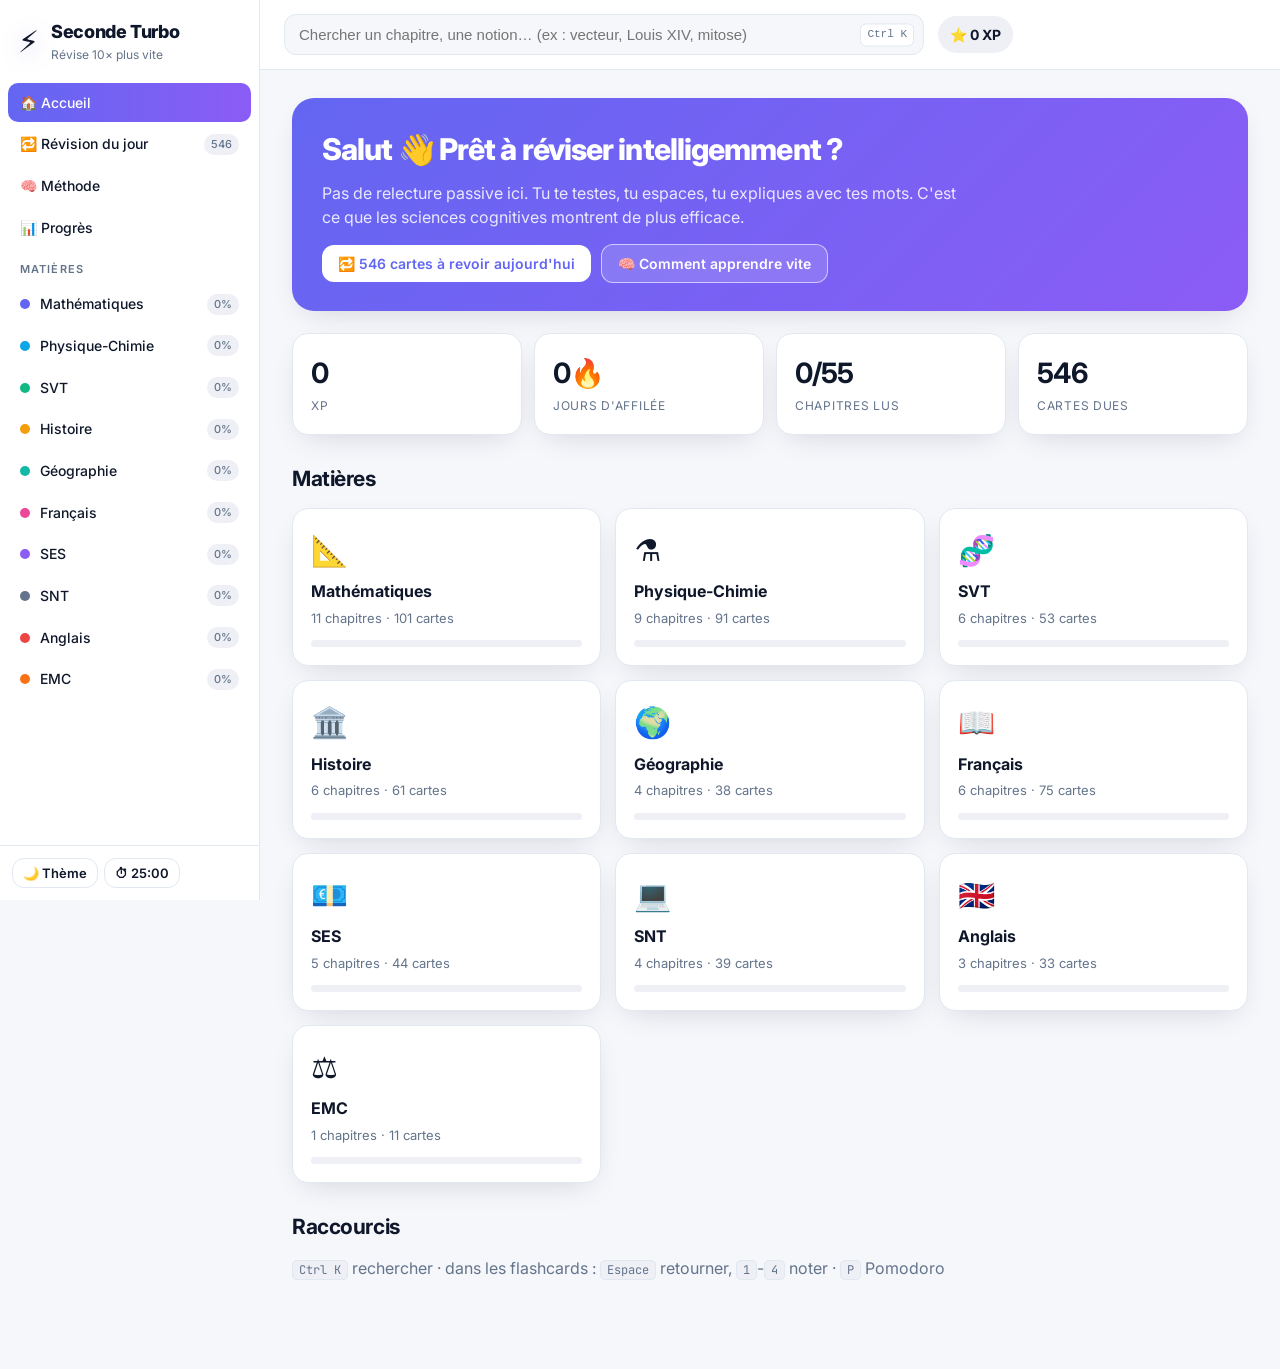
==== index.html @ fd6f53c1 "Application de révision du programme de 2nde (Seconde Turbo) Appli web statique (HTML/CSS/JS, sans d" ====
<!doctype html>
<html lang="fr">
<head>
<meta charset="utf-8">
<meta name="viewport" content="width=device-width, initial-scale=1">
<title>Seconde Turbo</title>
<meta name="description" content="Révise tout le programme de 2nde ultra vite : fiches, flashcards à répétition espacée, quiz, méthode Feynman, Pomodoro.">
<link rel="preconnect" href="https://fonts.googleapis.com">
<link href="https://fonts.googleapis.com/css2?family=Inter:wght@400;500;600;700;800&family=JetBrains+Mono:wght@400;600&display=swap" rel="stylesheet">
<link rel="stylesheet" href="css/style.css">
<link rel="icon" href="data:image/svg+xml,<svg xmlns='http://www.w3.org/2000/svg' viewBox='0 0 100 100'><text y='.9em' font-size='90'>⚡</text></svg>">
</head>
<body>
<div id="app" class="app">
  <aside class="sidebar" id="sidebar">
    <div class="brand" onclick="location.hash='#/'">
      <span class="brand-logo">⚡</span>
      <div><div class="brand-name">Seconde Turbo</div><div class="brand-sub">Révise 10× plus vite</div></div>
    </div>
    <nav class="nav" id="nav"></nav>
    <div class="sidebar-foot">
      <button class="btn ghost small" id="themeBtn" title="Changer de thème">🌙 Thème</button>
      <button class="btn ghost small" id="pomoBtn" title="Pomodoro">⏱ 25:00</button>
    </div>
  </aside>
  <div class="main">
    <header class="topbar">
      <button class="burger" id="burger" aria-label="Menu">☰</button>
      <div class="search" id="searchWrap">
        <input id="search" type="search" placeholder="Chercher un chapitre, une notion… (ex : vecteur, Louis XIV, mitose)" autocomplete="off">
        <kbd>Ctrl K</kbd>
        <div class="search-results" id="searchResults"></div>
      </div>
      <div class="xp" id="xpBox" title="Points d'expérience">⭐ <span id="xpVal">0</span> XP</div>
    </header>
    <main id="view" class="view"></main>
  </div>
</div>
<div id="pomo" class="pomo hidden">
  <div class="pomo-time" id="pomoTime">25:00</div>
  <div class="pomo-label" id="pomoLabel">Concentration</div>
  <div class="pomo-actions">
    <button class="btn primary" id="pomoStart">▶ Démarrer</button>
    <button class="btn ghost" id="pomoReset">↺</button>
    <button class="btn ghost" id="pomoClose">✕</button>
  </div>
</div>
<div id="toast" class="toast"></div>

<script src="js/data/maths.js"></script>
<script src="js/data/physique.js"></script>
<script src="js/data/svt.js"></script>
<script src="js/data/histoire.js"></script>
<script src="js/data/geo.js"></script>
<script src="js/data/francais.js"></script>
<script src="js/data/ses.js"></script>
<script src="js/data/snt.js"></script>
<script src="js/data/anglais.js"></script>
<script src="js/data/emc.js"></script>
<script src="js/data/methodes.js"></script>
<script src="js/app.js"></script>
</body>
</html>
---- css/style.css ----
:root{
  --bg:#f6f7fb; --bg2:#ffffff; --bg3:#eef0f6; --text:#0f172a; --muted:#64748b; --line:#e2e8f0;
  --accent:#6366f1; --accent2:#8b5cf6; --ok:#10b981; --warn:#f59e0b; --bad:#ef4444;
  --shadow:0 10px 30px -12px rgba(15,23,42,.18); --radius:16px;
  --font:'Inter',system-ui,-apple-system,Segoe UI,Roboto,sans-serif;
}
:root[data-theme="dark"]{
  --bg:#0b1020; --bg2:#121a2e; --bg3:#1a2340; --text:#e6eaf5; --muted:#95a0bd; --line:#26304d;
  --shadow:0 10px 30px -12px rgba(0,0,0,.6);
}
@media (prefers-color-scheme:dark){
  :root:not([data-theme="light"]){
    --bg:#0b1020; --bg2:#121a2e; --bg3:#1a2340; --text:#e6eaf5; --muted:#95a0bd; --line:#26304d;
    --shadow:0 10px 30px -12px rgba(0,0,0,.6);
  }
}
*{box-sizing:border-box}
html,body{margin:0;height:100%}
body{font-family:var(--font);background:var(--bg);color:var(--text);line-height:1.55;-webkit-font-smoothing:antialiased}
a{color:var(--accent)}
button{font-family:inherit;cursor:pointer}
.app{display:flex;min-height:100vh}
.sidebar{width:260px;flex:0 0 260px;background:var(--bg2);border-right:1px solid var(--line);display:flex;flex-direction:column;position:sticky;top:0;height:100vh;overflow-y:auto}
.brand{display:flex;gap:12px;align-items:center;padding:18px 18px 10px;cursor:pointer}
.brand-logo{font-size:30px;filter:drop-shadow(0 4px 10px rgba(99,102,241,.5))}
.brand-name{font-weight:800;font-size:18px;letter-spacing:-.02em}
.brand-sub{font-size:12px;color:var(--muted)}
.nav{padding:8px;display:flex;flex-direction:column;gap:2px;flex:1}
.nav a{display:flex;align-items:center;gap:10px;padding:9px 12px;border-radius:10px;color:var(--text);text-decoration:none;font-weight:500;font-size:14px}
.nav a:hover{background:var(--bg3)}
.nav a.active{background:linear-gradient(90deg,var(--accent),var(--accent2));color:#fff}
.nav .sep{font-size:11px;text-transform:uppercase;letter-spacing:.1em;color:var(--muted);padding:12px 12px 4px;font-weight:600}
.nav .dot{width:10px;height:10px;border-radius:50%;flex:0 0 10px}
.nav .pill{margin-left:auto;font-size:11px;background:var(--bg3);padding:2px 7px;border-radius:999px;color:var(--muted)}
.nav a.active .pill{background:rgba(255,255,255,.25);color:#fff}
.sidebar-foot{display:flex;gap:6px;padding:12px;border-top:1px solid var(--line)}
.main{flex:1;min-width:0;display:flex;flex-direction:column}
.topbar{display:flex;align-items:center;gap:14px;padding:14px 24px;border-bottom:1px solid var(--line);background:var(--bg2);position:sticky;top:0;z-index:20}
.burger{display:none;background:none;border:1px solid var(--line);border-radius:10px;padding:6px 10px;font-size:18px;color:var(--text)}
.search{position:relative;flex:1;max-width:640px}
.search input{width:100%;padding:11px 70px 11px 14px;border-radius:12px;border:1px solid var(--line);background:var(--bg);color:var(--text);font-size:15px;outline:none}
.search input:focus{border-color:var(--accent);box-shadow:0 0 0 3px rgba(99,102,241,.2)}
.search kbd{position:absolute;right:10px;top:50%;transform:translateY(-50%);font-size:11px;color:var(--muted);border:1px solid var(--line);padding:2px 6px;border-radius:6px;background:var(--bg2)}
.search-results{display:none;position:absolute;top:calc(100% + 6px);left:0;right:0;background:var(--bg2);border:1px solid var(--line);border-radius:14px;box-shadow:var(--shadow);max-height:420px;overflow:auto;z-index:50}
.search-results.open{display:block}
.sr{display:flex;gap:10px;padding:10px 14px;cursor:pointer;border-bottom:1px solid var(--line);align-items:flex-start}
.sr:last-child{border-bottom:0}
.sr:hover,.sr.sel{background:var(--bg3)}
.sr .k{font-size:11px;padding:2px 7px;border-radius:999px;color:#fff;white-space:nowrap;margin-top:3px}
.sr b{display:block;font-size:14px}
.sr small{color:var(--muted);font-size:12px}
.sr mark{background:rgba(245,158,11,.35);color:inherit;border-radius:3px;padding:0 1px}
.xp{font-weight:700;background:var(--bg3);padding:8px 12px;border-radius:999px;font-size:14px;white-space:nowrap}
.view{padding:28px 32px 80px;max-width:1100px;width:100%;margin:0 auto}
h1{font-size:30px;letter-spacing:-.03em;margin:0 0 6px;font-weight:800}
h2{font-size:21px;letter-spacing:-.02em;margin:28px 0 12px;font-weight:700}
h3{font-size:17px;margin:18px 0 8px;font-weight:700}
h4{font-size:15px;margin:14px 0 6px;font-weight:700;color:var(--accent)}
p{margin:8px 0}
.muted{color:var(--muted)}
.lead{font-size:16px;color:var(--muted);margin-bottom:18px}
.grid{display:grid;gap:14px;grid-template-columns:repeat(auto-fill,minmax(230px,1fr))}
.grid.wide{grid-template-columns:repeat(auto-fill,minmax(300px,1fr))}
.card{background:var(--bg2);border:1px solid var(--line);border-radius:var(--radius);padding:18px;box-shadow:var(--shadow);transition:transform .15s,border-color .15s}
.card.link{cursor:pointer}
.card.link:hover{transform:translateY(-2px);border-color:var(--accent)}
.card .emoji{font-size:30px;margin-bottom:6px}
.card .title{font-weight:700;font-size:16px;margin-bottom:4px}
.card .sub{color:var(--muted);font-size:13px}
.bar{height:7px;background:var(--bg3);border-radius:999px;overflow:hidden;margin-top:12px}
.bar i{display:block;height:100%;border-radius:999px;background:linear-gradient(90deg,var(--accent),var(--accent2))}
.chip{display:inline-flex;align-items:center;gap:5px;font-size:12px;padding:3px 9px;border-radius:999px;background:var(--bg3);color:var(--muted);font-weight:500}
.chip.ok{background:rgba(16,185,129,.15);color:var(--ok)}
.chip.warn{background:rgba(245,158,11,.15);color:#b45309}
.chip.acc{background:rgba(99,102,241,.15);color:var(--accent)}
.row{display:flex;gap:10px;flex-wrap:wrap;align-items:center}
.btn{border:1px solid var(--line);background:var(--bg2);color:var(--text);padding:10px 16px;border-radius:12px;font-weight:600;font-size:14px;transition:.15s}
.btn:hover{border-color:var(--accent);transform:translateY(-1px)}
.btn.primary{background:linear-gradient(90deg,var(--accent),var(--accent2));color:#fff;border:0}
.btn.ok{background:var(--ok);color:#fff;border:0}
.btn.bad{background:var(--bad);color:#fff;border:0}
.btn.warn{background:var(--warn);color:#fff;border:0}
.btn.ghost{background:transparent}
.btn.small{padding:6px 10px;font-size:13px}
.btn:disabled{opacity:.5;cursor:not-allowed;transform:none}
.tabs{display:flex;gap:6px;flex-wrap:wrap;margin:18px 0;border-bottom:1px solid var(--line);padding-bottom:10px}
.tabs button{border:0;background:transparent;padding:8px 14px;border-radius:10px;font-weight:600;color:var(--muted);font-size:14px}
.tabs button.active{background:var(--bg3);color:var(--text)}
.cours{background:var(--bg2);border:1px solid var(--line);border-radius:var(--radius);padding:22px 26px;box-shadow:var(--shadow)}
.cours h4{font-size:16px;border-left:4px solid var(--accent);padding-left:10px;margin:22px 0 8px}
.cours h4:first-child{margin-top:0}
.cours ul{padding-left:22px;margin:6px 0}
.cours li{margin:4px 0}
.cours code,.def code{font-family:'JetBrains Mono',monospace;font-size:.9em;background:var(--bg3);padding:1px 6px;border-radius:6px}
.cours code,.def code,.cours pre,.formule,.pomo-time{font-variant-ligatures:none}
.cours pre{background:#0f172a;color:#e2e8f0;padding:14px;border-radius:10px;overflow:auto;font-family:'JetBrains Mono',monospace;font-size:13px}
.formule{background:var(--bg3);border-radius:10px;padding:10px 14px;margin:8px 0;font-family:'JetBrains Mono',monospace;font-weight:600;border-left:4px solid var(--accent2)}
.hint{background:rgba(245,158,11,.12);border-left:4px solid var(--warn);padding:10px 14px;border-radius:10px;margin:8px 0}
.danger{background:rgba(239,68,68,.1);border-left:4px solid var(--bad);padding:10px 14px;border-radius:10px;margin:8px 0}
.def{background:var(--bg2);border:1px solid var(--line);border-radius:12px;padding:12px 16px;margin:8px 0}
.def b{color:var(--accent)}
.def .ex{color:var(--muted);font-size:13px;margin-top:4px}
.flash{perspective:1200px;max-width:640px;margin:0 auto}
.flash-card{position:relative;min-height:260px;transform-style:preserve-3d;transition:transform .5s;cursor:pointer}
.flash-card.flipped{transform:rotateY(180deg)}
.flash-face{position:absolute;inset:0;backface-visibility:hidden;background:var(--bg2);border:1px solid var(--line);border-radius:20px;padding:30px;display:flex;flex-direction:column;align-items:center;justify-content:center;text-align:center;box-shadow:var(--shadow);font-size:19px}
.flash-face.back{transform:rotateY(180deg);background:linear-gradient(135deg,var(--bg2),var(--bg3));font-size:16px}
.flash-face .tag{position:absolute;top:12px;left:16px;font-size:11px;color:var(--muted);text-transform:uppercase;letter-spacing:.1em}
.flash-rate{display:flex;gap:10px;justify-content:center;margin-top:18px;flex-wrap:wrap}
.quiz-q{font-size:18px;font-weight:700;margin-bottom:14px}
.choices{display:flex;flex-direction:column;gap:8px}
.choice{text-align:left;padding:13px 16px;border-radius:12px;border:1px solid var(--line);background:var(--bg2);font-size:15px;color:var(--text)}
.choice:hover{border-color:var(--accent)}
.choice.correct{border-color:var(--ok);background:rgba(16,185,129,.15)}
.choice.wrong{border-color:var(--bad);background:rgba(239,68,68,.12)}
.choice:disabled{cursor:default}
.exp{margin-top:12px;padding:12px 14px;background:var(--bg3);border-radius:12px;font-size:14px}
textarea{width:100%;min-height:150px;border-radius:12px;border:1px solid var(--line);background:var(--bg);color:var(--text);padding:12px;font:inherit;font-size:15px;resize:vertical}
textarea:focus{outline:none;border-color:var(--accent)}
.stat{display:flex;flex-direction:column;gap:2px}
.stat b{font-size:28px;letter-spacing:-.03em}
.stat span{font-size:12px;color:var(--muted);text-transform:uppercase;letter-spacing:.06em}
.statgrid{display:grid;grid-template-columns:repeat(auto-fit,minmax(130px,1fr));gap:12px}
.chap-row{display:flex;align-items:center;gap:14px;padding:14px 16px;background:var(--bg2);border:1px solid var(--line);border-radius:14px;margin:8px 0;cursor:pointer;transition:.15s}
.chap-row:hover{border-color:var(--accent);transform:translateX(3px)}
.chap-row .n{width:34px;height:34px;border-radius:10px;display:grid;place-items:center;font-weight:800;color:#fff;flex:0 0 34px}
.chap-row .t{flex:1;min-width:0}
.chap-row .t b{display:block}
.chap-row .t small{color:var(--muted)}
.chap-row .pct{font-weight:700;font-size:13px;color:var(--muted)}
.breadcrumb{font-size:13px;color:var(--muted);margin-bottom:10px}
.breadcrumb a{color:var(--muted);text-decoration:none}
.breadcrumb a:hover{color:var(--accent)}
.pomo{position:fixed;right:24px;bottom:24px;background:var(--bg2);border:1px solid var(--line);border-radius:20px;padding:18px 22px;box-shadow:var(--shadow);text-align:center;z-index:60;min-width:220px}
.pomo.hidden{display:none}
.pomo-time{font-size:44px;font-weight:800;letter-spacing:-.04em;font-family:'JetBrains Mono',monospace}
.pomo-label{color:var(--muted);font-size:13px;margin-bottom:10px}
.pomo-actions{display:flex;gap:6px;justify-content:center}
.toast{position:fixed;left:50%;bottom:24px;transform:translateX(-50%) translateY(20px);background:var(--text);color:var(--bg);padding:10px 18px;border-radius:12px;font-weight:600;opacity:0;transition:.25s;z-index:100;pointer-events:none}
.toast.show{opacity:1;transform:translateX(-50%)}
.hero{background:linear-gradient(135deg,var(--accent),var(--accent2));color:#fff;border-radius:22px;padding:28px 30px;margin-bottom:22px;box-shadow:var(--shadow)}
.hero h1{color:#fff}
.hero p{color:rgba(255,255,255,.85);max-width:640px}
.hero .btn{background:#fff;color:var(--accent);border:0}
.hero .btn.hero-ghost{background:rgba(255,255,255,.15);color:#fff;border:1px solid rgba(255,255,255,.6)}
a.chip{text-decoration:none}
sub{font-size:.75em}
.ressource{display:flex;gap:12px;align-items:flex-start;padding:12px 14px;border:1px solid var(--line);border-radius:12px;background:var(--bg2);text-decoration:none;color:inherit}
.ressource:hover{border-color:var(--accent)}
.ressource .ico{font-size:22px}
.ressource b{display:block}
.ressource small{color:var(--muted)}
.empty{text-align:center;padding:50px 20px;color:var(--muted)}
.method-grid{display:grid;gap:12px;grid-template-columns:repeat(auto-fill,minmax(250px,1fr))}
.kbd{font-family:'JetBrains Mono',monospace;font-size:12px;border:1px solid var(--line);padding:1px 6px;border-radius:5px;background:var(--bg3)}
.score-ring{width:120px;height:120px;border-radius:50%;display:grid;place-items:center;margin:0 auto 10px;font-weight:800;font-size:26px;background:conic-gradient(var(--ok) calc(var(--p)*1%),var(--bg3) 0)}
.score-ring span{background:var(--bg2);width:92px;height:92px;border-radius:50%;display:grid;place-items:center}
@media (max-width:900px){
  .sidebar{position:fixed;left:-280px;z-index:40;transition:left .2s;box-shadow:var(--shadow)}
  .sidebar.open{left:0}
  .burger{display:block}
  .view{padding:18px 16px 80px}
  .search kbd{display:none}
  .xp{display:none}
  h1{font-size:24px}
  .cours{padding:16px}
}
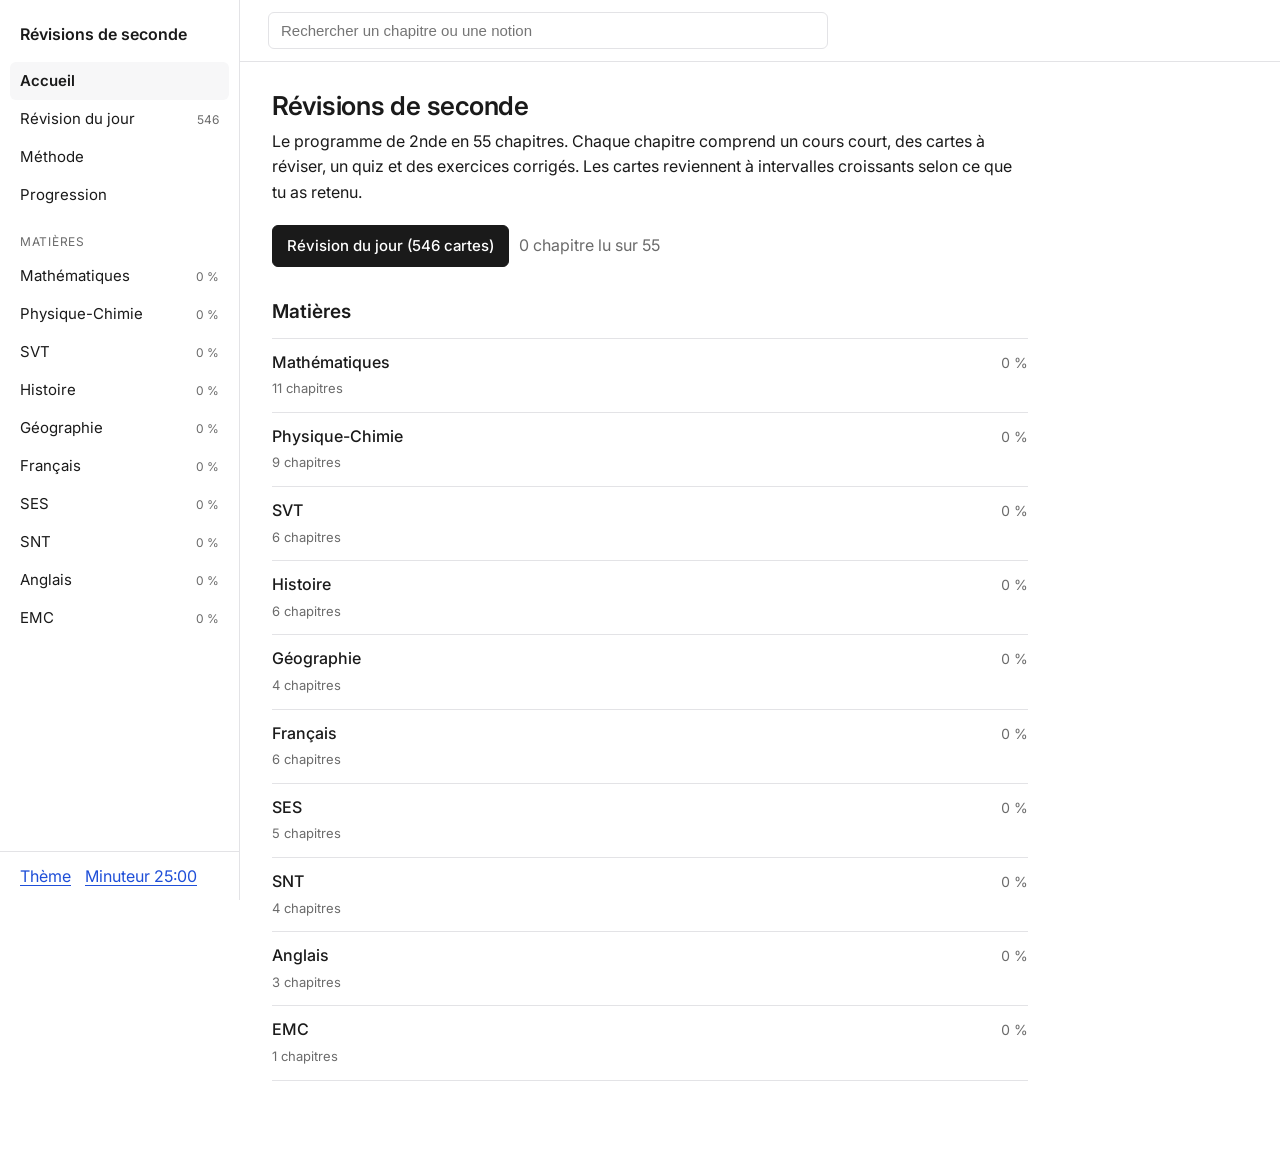
==== commit 42bfc0d0: "Interface sobre : retrait des icônes et du ton publicitaire, textes simplifiés Nouvelle mise en page" ====
--- a/index.html
+++ b/index.html
@@ -3,46 +3,41 @@
 <head>
 <meta charset="utf-8">
 <meta name="viewport" content="width=device-width, initial-scale=1">
-<title>Seconde Turbo</title>
-<meta name="description" content="Révise tout le programme de 2nde ultra vite : fiches, flashcards à répétition espacée, quiz, méthode Feynman, Pomodoro.">
+<title>Révisions de seconde</title>
+<meta name="description" content="Fiches, cartes à répétition espacée, quiz et exercices pour tout le programme de 2nde.">
 <link rel="preconnect" href="https://fonts.googleapis.com">
-<link href="https://fonts.googleapis.com/css2?family=Inter:wght@400;500;600;700;800&family=JetBrains+Mono:wght@400;600&display=swap" rel="stylesheet">
+<link href="https://fonts.googleapis.com/css2?family=Inter:wght@400;500;600;700&family=JetBrains+Mono:wght@400;600&display=swap" rel="stylesheet">
+<link rel="icon" href="data:,">
 <link rel="stylesheet" href="css/style.css">
-<link rel="icon" href="data:image/svg+xml,<svg xmlns='http://www.w3.org/2000/svg' viewBox='0 0 100 100'><text y='.9em' font-size='90'>⚡</text></svg>">
 </head>
 <body>
-<div id="app" class="app">
+<div class="app">
   <aside class="sidebar" id="sidebar">
-    <div class="brand" onclick="location.hash='#/'">
-      <span class="brand-logo">⚡</span>
-      <div><div class="brand-name">Seconde Turbo</div><div class="brand-sub">Révise 10× plus vite</div></div>
-    </div>
+    <a class="brand" href="#/">Révisions de seconde</a>
     <nav class="nav" id="nav"></nav>
     <div class="sidebar-foot">
-      <button class="btn ghost small" id="themeBtn" title="Changer de thème">🌙 Thème</button>
-      <button class="btn ghost small" id="pomoBtn" title="Pomodoro">⏱ 25:00</button>
+      <button class="link" id="themeBtn">Thème</button>
+      <button class="link" id="pomoBtn">Minuteur 25:00</button>
     </div>
   </aside>
   <div class="main">
     <header class="topbar">
-      <button class="burger" id="burger" aria-label="Menu">☰</button>
+      <button class="burger" id="burger" aria-label="Menu">Menu</button>
       <div class="search" id="searchWrap">
-        <input id="search" type="search" placeholder="Chercher un chapitre, une notion… (ex : vecteur, Louis XIV, mitose)" autocomplete="off">
-        <kbd>Ctrl K</kbd>
+        <input id="search" type="search" placeholder="Rechercher un chapitre ou une notion" autocomplete="off" aria-label="Recherche">
         <div class="search-results" id="searchResults"></div>
       </div>
-      <div class="xp" id="xpBox" title="Points d'expérience">⭐ <span id="xpVal">0</span> XP</div>
     </header>
     <main id="view" class="view"></main>
   </div>
 </div>
 <div id="pomo" class="pomo hidden">
   <div class="pomo-time" id="pomoTime">25:00</div>
-  <div class="pomo-label" id="pomoLabel">Concentration</div>
+  <div class="pomo-label" id="pomoLabel">Travail</div>
   <div class="pomo-actions">
-    <button class="btn primary" id="pomoStart">▶ Démarrer</button>
-    <button class="btn ghost" id="pomoReset">↺</button>
-    <button class="btn ghost" id="pomoClose">✕</button>
+    <button class="btn" id="pomoStart">Démarrer</button>
+    <button class="link" id="pomoReset">Remettre à zéro</button>
+    <button class="link" id="pomoClose">Fermer</button>
   </div>
 </div>
 <div id="toast" class="toast"></div>
--- a/css/style.css
+++ b/css/style.css
@@ -1,167 +1,128 @@
 :root{
-  --bg:#f6f7fb; --bg2:#ffffff; --bg3:#eef0f6; --text:#0f172a; --muted:#64748b; --line:#e2e8f0;
-  --accent:#6366f1; --accent2:#8b5cf6; --ok:#10b981; --warn:#f59e0b; --bad:#ef4444;
-  --shadow:0 10px 30px -12px rgba(15,23,42,.18); --radius:16px;
+  --bg:#ffffff; --bg2:#f7f7f8; --text:#1a1a1a; --muted:#6b6b6b; --line:#e3e3e6;
+  --accent:#1f4fd8; --ok:#1e7a46; --warn:#8a5a00; --bad:#b3261e;
   --font:'Inter',system-ui,-apple-system,Segoe UI,Roboto,sans-serif;
+  --mono:'JetBrains Mono',ui-monospace,Menlo,monospace;
 }
-:root[data-theme="dark"]{
-  --bg:#0b1020; --bg2:#121a2e; --bg3:#1a2340; --text:#e6eaf5; --muted:#95a0bd; --line:#26304d;
-  --shadow:0 10px 30px -12px rgba(0,0,0,.6);
-}
+:root[data-theme="dark"]{ --bg:#141518; --bg2:#1d1f24; --text:#e8e8ea; --muted:#9a9ca3; --line:#2e3138; --accent:#7ea2ff; --ok:#6fcf97; --warn:#e0b25c; --bad:#f08a80; }
 @media (prefers-color-scheme:dark){
-  :root:not([data-theme="light"]){
-    --bg:#0b1020; --bg2:#121a2e; --bg3:#1a2340; --text:#e6eaf5; --muted:#95a0bd; --line:#26304d;
-    --shadow:0 10px 30px -12px rgba(0,0,0,.6);
-  }
+  :root:not([data-theme="light"]){ --bg:#141518; --bg2:#1d1f24; --text:#e8e8ea; --muted:#9a9ca3; --line:#2e3138; --accent:#7ea2ff; --ok:#6fcf97; --warn:#e0b25c; --bad:#f08a80; }
 }
 *{box-sizing:border-box}
 html,body{margin:0;height:100%}
-body{font-family:var(--font);background:var(--bg);color:var(--text);line-height:1.55;-webkit-font-smoothing:antialiased}
+body{font-family:var(--font);background:var(--bg);color:var(--text);line-height:1.6;font-size:16px;-webkit-font-smoothing:antialiased}
 a{color:var(--accent)}
-button{font-family:inherit;cursor:pointer}
+button{font-family:inherit;font-size:inherit;cursor:pointer}
+code,pre,.formule,.pomo-time{font-family:var(--mono);font-variant-ligatures:none}
 .app{display:flex;min-height:100vh}
-.sidebar{width:260px;flex:0 0 260px;background:var(--bg2);border-right:1px solid var(--line);display:flex;flex-direction:column;position:sticky;top:0;height:100vh;overflow-y:auto}
-.brand{display:flex;gap:12px;align-items:center;padding:18px 18px 10px;cursor:pointer}
-.brand-logo{font-size:30px;filter:drop-shadow(0 4px 10px rgba(99,102,241,.5))}
-.brand-name{font-weight:800;font-size:18px;letter-spacing:-.02em}
-.brand-sub{font-size:12px;color:var(--muted)}
-.nav{padding:8px;display:flex;flex-direction:column;gap:2px;flex:1}
-.nav a{display:flex;align-items:center;gap:10px;padding:9px 12px;border-radius:10px;color:var(--text);text-decoration:none;font-weight:500;font-size:14px}
-.nav a:hover{background:var(--bg3)}
-.nav a.active{background:linear-gradient(90deg,var(--accent),var(--accent2));color:#fff}
-.nav .sep{font-size:11px;text-transform:uppercase;letter-spacing:.1em;color:var(--muted);padding:12px 12px 4px;font-weight:600}
-.nav .dot{width:10px;height:10px;border-radius:50%;flex:0 0 10px}
-.nav .pill{margin-left:auto;font-size:11px;background:var(--bg3);padding:2px 7px;border-radius:999px;color:var(--muted)}
-.nav a.active .pill{background:rgba(255,255,255,.25);color:#fff}
-.sidebar-foot{display:flex;gap:6px;padding:12px;border-top:1px solid var(--line)}
+.sidebar{width:240px;flex:0 0 240px;border-right:1px solid var(--line);display:flex;flex-direction:column;position:sticky;top:0;height:100vh;overflow-y:auto;background:var(--bg)}
+.brand{display:block;padding:22px 20px 14px;font-weight:600;color:var(--text);text-decoration:none}
+.nav{padding:0 10px;flex:1}
+.nav a{display:flex;justify-content:space-between;align-items:baseline;padding:7px 10px;border-radius:6px;color:var(--text);text-decoration:none;font-size:15px}
+.nav a:hover{background:var(--bg2)}
+.nav a.active{background:var(--bg2);font-weight:600}
+.nav .sep{font-size:12px;text-transform:uppercase;letter-spacing:.06em;color:var(--muted);padding:18px 10px 6px}
+.nav .count{font-size:12px;color:var(--muted)}
+.sidebar-foot{display:flex;gap:14px;padding:14px 20px;border-top:1px solid var(--line)}
+.link{background:none;border:0;padding:0;color:var(--accent);text-decoration:underline;text-underline-offset:3px}
 .main{flex:1;min-width:0;display:flex;flex-direction:column}
-.topbar{display:flex;align-items:center;gap:14px;padding:14px 24px;border-bottom:1px solid var(--line);background:var(--bg2);position:sticky;top:0;z-index:20}
-.burger{display:none;background:none;border:1px solid var(--line);border-radius:10px;padding:6px 10px;font-size:18px;color:var(--text)}
-.search{position:relative;flex:1;max-width:640px}
-.search input{width:100%;padding:11px 70px 11px 14px;border-radius:12px;border:1px solid var(--line);background:var(--bg);color:var(--text);font-size:15px;outline:none}
-.search input:focus{border-color:var(--accent);box-shadow:0 0 0 3px rgba(99,102,241,.2)}
-.search kbd{position:absolute;right:10px;top:50%;transform:translateY(-50%);font-size:11px;color:var(--muted);border:1px solid var(--line);padding:2px 6px;border-radius:6px;background:var(--bg2)}
-.search-results{display:none;position:absolute;top:calc(100% + 6px);left:0;right:0;background:var(--bg2);border:1px solid var(--line);border-radius:14px;box-shadow:var(--shadow);max-height:420px;overflow:auto;z-index:50}
+.topbar{display:flex;align-items:center;gap:14px;padding:12px 28px;border-bottom:1px solid var(--line);background:var(--bg);position:sticky;top:0;z-index:20}
+.burger{display:none;background:none;border:1px solid var(--line);border-radius:6px;padding:6px 10px;color:var(--text)}
+.search{position:relative;flex:1;max-width:560px}
+.search input{width:100%;padding:9px 12px;border-radius:6px;border:1px solid var(--line);background:var(--bg);color:var(--text);font-size:15px;outline:none}
+.search input:focus{border-color:var(--accent)}
+.search-results{display:none;position:absolute;top:calc(100% + 4px);left:0;right:0;background:var(--bg);border:1px solid var(--line);border-radius:6px;max-height:420px;overflow:auto;z-index:50;box-shadow:0 6px 20px rgba(0,0,0,.08)}
 .search-results.open{display:block}
-.sr{display:flex;gap:10px;padding:10px 14px;cursor:pointer;border-bottom:1px solid var(--line);align-items:flex-start}
+.sr{display:block;padding:9px 12px;cursor:pointer;border-bottom:1px solid var(--line)}
 .sr:last-child{border-bottom:0}
-.sr:hover,.sr.sel{background:var(--bg3)}
-.sr .k{font-size:11px;padding:2px 7px;border-radius:999px;color:#fff;white-space:nowrap;margin-top:3px}
-.sr b{display:block;font-size:14px}
-.sr small{color:var(--muted);font-size:12px}
-.sr mark{background:rgba(245,158,11,.35);color:inherit;border-radius:3px;padding:0 1px}
-.xp{font-weight:700;background:var(--bg3);padding:8px 12px;border-radius:999px;font-size:14px;white-space:nowrap}
-.view{padding:28px 32px 80px;max-width:1100px;width:100%;margin:0 auto}
-h1{font-size:30px;letter-spacing:-.03em;margin:0 0 6px;font-weight:800}
-h2{font-size:21px;letter-spacing:-.02em;margin:28px 0 12px;font-weight:700}
-h3{font-size:17px;margin:18px 0 8px;font-weight:700}
-h4{font-size:15px;margin:14px 0 6px;font-weight:700;color:var(--accent)}
+.sr:hover,.sr.sel{background:var(--bg2)}
+.sr .k{font-size:12px;color:var(--muted);margin-right:6px}
+.sr b{font-weight:600}
+.sr small{display:block;color:var(--muted);font-size:13px}
+.sr mark{background:none;color:inherit;font-weight:700}
+.view{padding:28px 32px 80px;max-width:820px;width:100%}
+h1{font-size:26px;letter-spacing:-.01em;margin:0 0 6px;font-weight:600;line-height:1.25}
+h2{font-size:19px;margin:30px 0 10px;font-weight:600}
+h3{font-size:17px;margin:22px 0 8px;font-weight:600}
+h4{font-size:16px;margin:22px 0 6px;font-weight:600}
 p{margin:8px 0}
 .muted{color:var(--muted)}
-.lead{font-size:16px;color:var(--muted);margin-bottom:18px}
-.grid{display:grid;gap:14px;grid-template-columns:repeat(auto-fill,minmax(230px,1fr))}
-.grid.wide{grid-template-columns:repeat(auto-fill,minmax(300px,1fr))}
-.card{background:var(--bg2);border:1px solid var(--line);border-radius:var(--radius);padding:18px;box-shadow:var(--shadow);transition:transform .15s,border-color .15s}
-.card.link{cursor:pointer}
-.card.link:hover{transform:translateY(-2px);border-color:var(--accent)}
-.card .emoji{font-size:30px;margin-bottom:6px}
-.card .title{font-weight:700;font-size:16px;margin-bottom:4px}
-.card .sub{color:var(--muted);font-size:13px}
-.bar{height:7px;background:var(--bg3);border-radius:999px;overflow:hidden;margin-top:12px}
-.bar i{display:block;height:100%;border-radius:999px;background:linear-gradient(90deg,var(--accent),var(--accent2))}
-.chip{display:inline-flex;align-items:center;gap:5px;font-size:12px;padding:3px 9px;border-radius:999px;background:var(--bg3);color:var(--muted);font-weight:500}
-.chip.ok{background:rgba(16,185,129,.15);color:var(--ok)}
-.chip.warn{background:rgba(245,158,11,.15);color:#b45309}
-.chip.acc{background:rgba(99,102,241,.15);color:var(--accent)}
-.row{display:flex;gap:10px;flex-wrap:wrap;align-items:center}
-.btn{border:1px solid var(--line);background:var(--bg2);color:var(--text);padding:10px 16px;border-radius:12px;font-weight:600;font-size:14px;transition:.15s}
-.btn:hover{border-color:var(--accent);transform:translateY(-1px)}
-.btn.primary{background:linear-gradient(90deg,var(--accent),var(--accent2));color:#fff;border:0}
-.btn.ok{background:var(--ok);color:#fff;border:0}
-.btn.bad{background:var(--bad);color:#fff;border:0}
-.btn.warn{background:var(--warn);color:#fff;border:0}
-.btn.ghost{background:transparent}
-.btn.small{padding:6px 10px;font-size:13px}
-.btn:disabled{opacity:.5;cursor:not-allowed;transform:none}
-.tabs{display:flex;gap:6px;flex-wrap:wrap;margin:18px 0;border-bottom:1px solid var(--line);padding-bottom:10px}
-.tabs button{border:0;background:transparent;padding:8px 14px;border-radius:10px;font-weight:600;color:var(--muted);font-size:14px}
-.tabs button.active{background:var(--bg3);color:var(--text)}
-.cours{background:var(--bg2);border:1px solid var(--line);border-radius:var(--radius);padding:22px 26px;box-shadow:var(--shadow)}
-.cours h4{font-size:16px;border-left:4px solid var(--accent);padding-left:10px;margin:22px 0 8px}
+.meta{color:var(--muted);font-size:14px;margin-bottom:6px}
+.meta a{color:var(--muted)}
+.lead{margin:0 0 20px}
+.list{list-style:none;padding:0;margin:0}
+.row-item{display:flex;align-items:baseline;gap:14px;padding:11px 0;border-top:1px solid var(--line);cursor:pointer;text-decoration:none;color:var(--text)}
+.row-item:last-child{border-bottom:1px solid var(--line)}
+.row-item:hover .t b{text-decoration:underline;text-underline-offset:3px}
+.row-item .n{color:var(--muted);width:26px;flex:0 0 26px;font-variant-numeric:tabular-nums}
+.row-item .t{flex:1;min-width:0}
+.row-item .t b{font-weight:500;display:block}
+.row-item .t small{color:var(--muted);font-size:13px}
+.row-item .pct{color:var(--muted);font-size:14px;font-variant-numeric:tabular-nums;white-space:nowrap}
+.bar{height:4px;background:var(--line);border-radius:2px;overflow:hidden;margin-top:6px}
+.bar i{display:block;height:100%;background:var(--accent)}
+.btn{text-decoration:none;display:inline-block;border:1px solid var(--line);background:var(--bg);color:var(--text);padding:8px 14px;border-radius:6px;font-weight:500;font-size:15px}
+.btn:hover{border-color:var(--text)}
+.btn.primary{background:var(--text);color:var(--bg);border-color:var(--text)}
+.btn:disabled{opacity:.5;cursor:not-allowed}
+.actions{display:flex;gap:10px;flex-wrap:wrap;align-items:center;margin:18px 0}
+.tabs{display:flex;gap:2px;flex-wrap:wrap;margin:18px 0 22px;border-bottom:1px solid var(--line)}
+.tabs button{border:0;background:transparent;padding:8px 12px;color:var(--muted);border-bottom:2px solid transparent;margin-bottom:-1px}
+.tabs button.active{color:var(--text);border-bottom-color:var(--text);font-weight:600}
+.cours h4{margin-top:26px}
 .cours h4:first-child{margin-top:0}
 .cours ul{padding-left:22px;margin:6px 0}
 .cours li{margin:4px 0}
-.cours code,.def code{font-family:'JetBrains Mono',monospace;font-size:.9em;background:var(--bg3);padding:1px 6px;border-radius:6px}
-.cours code,.def code,.cours pre,.formule,.pomo-time{font-variant-ligatures:none}
-.cours pre{background:#0f172a;color:#e2e8f0;padding:14px;border-radius:10px;overflow:auto;font-family:'JetBrains Mono',monospace;font-size:13px}
-.formule{background:var(--bg3);border-radius:10px;padding:10px 14px;margin:8px 0;font-family:'JetBrains Mono',monospace;font-weight:600;border-left:4px solid var(--accent2)}
-.hint{background:rgba(245,158,11,.12);border-left:4px solid var(--warn);padding:10px 14px;border-radius:10px;margin:8px 0}
-.danger{background:rgba(239,68,68,.1);border-left:4px solid var(--bad);padding:10px 14px;border-radius:10px;margin:8px 0}
-.def{background:var(--bg2);border:1px solid var(--line);border-radius:12px;padding:12px 16px;margin:8px 0}
-.def b{color:var(--accent)}
-.def .ex{color:var(--muted);font-size:13px;margin-top:4px}
-.flash{perspective:1200px;max-width:640px;margin:0 auto}
-.flash-card{position:relative;min-height:260px;transform-style:preserve-3d;transition:transform .5s;cursor:pointer}
-.flash-card.flipped{transform:rotateY(180deg)}
-.flash-face{position:absolute;inset:0;backface-visibility:hidden;background:var(--bg2);border:1px solid var(--line);border-radius:20px;padding:30px;display:flex;flex-direction:column;align-items:center;justify-content:center;text-align:center;box-shadow:var(--shadow);font-size:19px}
-.flash-face.back{transform:rotateY(180deg);background:linear-gradient(135deg,var(--bg2),var(--bg3));font-size:16px}
-.flash-face .tag{position:absolute;top:12px;left:16px;font-size:11px;color:var(--muted);text-transform:uppercase;letter-spacing:.1em}
-.flash-rate{display:flex;gap:10px;justify-content:center;margin-top:18px;flex-wrap:wrap}
-.quiz-q{font-size:18px;font-weight:700;margin-bottom:14px}
-.choices{display:flex;flex-direction:column;gap:8px}
-.choice{text-align:left;padding:13px 16px;border-radius:12px;border:1px solid var(--line);background:var(--bg2);font-size:15px;color:var(--text)}
-.choice:hover{border-color:var(--accent)}
-.choice.correct{border-color:var(--ok);background:rgba(16,185,129,.15)}
-.choice.wrong{border-color:var(--bad);background:rgba(239,68,68,.12)}
+.cours code,.def code{font-size:.9em;background:var(--bg2);padding:1px 5px;border-radius:4px}
+.cours pre{background:var(--bg2);border:1px solid var(--line);padding:12px 14px;border-radius:6px;overflow:auto;font-size:14px;line-height:1.5}
+.formule{background:var(--bg2);border-radius:6px;padding:10px 14px;margin:10px 0;font-size:15px}
+.note{border-left:3px solid var(--line);padding:4px 14px;margin:12px 0;color:var(--text)}
+.note .label{display:block;font-size:12px;text-transform:uppercase;letter-spacing:.06em;color:var(--muted);margin-bottom:2px}
+.note.warn{border-left-color:var(--bad)}
+.def{padding:10px 0;border-top:1px solid var(--line)}
+.def:last-child{border-bottom:1px solid var(--line)}
+.def b{font-weight:600}
+.def .ex{color:var(--muted);font-size:14px;margin-top:2px}
+.flash{max-width:620px}
+.flash-card{border:1px solid var(--line);border-radius:8px;padding:28px 26px;min-height:200px;cursor:pointer;background:var(--bg)}
+.flash-card .tag{font-size:12px;text-transform:uppercase;letter-spacing:.06em;color:var(--muted);margin-bottom:12px}
+.flash-card .q{font-size:19px;font-weight:500}
+.flash-card .a{margin-top:18px;padding-top:16px;border-top:1px solid var(--line)}
+.flash-card .a.hidden{display:none}
+.flash-rate{display:flex;gap:8px;margin-top:14px;flex-wrap:wrap}
+.flash-rate .btn kbd{font-family:var(--mono);font-size:11px;color:var(--muted);margin-right:6px}
+.quiz-q{font-size:18px;font-weight:500;margin-bottom:14px}
+.choices{display:flex;flex-direction:column;gap:6px}
+.choice{text-align:left;padding:10px 14px;border-radius:6px;border:1px solid var(--line);background:var(--bg);color:var(--text)}
+.choice:hover{border-color:var(--text)}
+.choice.correct{border-color:var(--ok);background:color-mix(in srgb,var(--ok) 10%,var(--bg))}
+.choice.wrong{border-color:var(--bad);background:color-mix(in srgb,var(--bad) 10%,var(--bg))}
 .choice:disabled{cursor:default}
-.exp{margin-top:12px;padding:12px 14px;background:var(--bg3);border-radius:12px;font-size:14px}
-textarea{width:100%;min-height:150px;border-radius:12px;border:1px solid var(--line);background:var(--bg);color:var(--text);padding:12px;font:inherit;font-size:15px;resize:vertical}
+.exp{margin-top:12px;padding:10px 14px;background:var(--bg2);border-radius:6px;font-size:15px}
+textarea{width:100%;min-height:180px;border-radius:6px;border:1px solid var(--line);background:var(--bg);color:var(--text);padding:12px;font:inherit;font-size:15px;resize:vertical;line-height:1.5}
 textarea:focus{outline:none;border-color:var(--accent)}
-.stat{display:flex;flex-direction:column;gap:2px}
-.stat b{font-size:28px;letter-spacing:-.03em}
-.stat span{font-size:12px;color:var(--muted);text-transform:uppercase;letter-spacing:.06em}
-.statgrid{display:grid;grid-template-columns:repeat(auto-fit,minmax(130px,1fr));gap:12px}
-.chap-row{display:flex;align-items:center;gap:14px;padding:14px 16px;background:var(--bg2);border:1px solid var(--line);border-radius:14px;margin:8px 0;cursor:pointer;transition:.15s}
-.chap-row:hover{border-color:var(--accent);transform:translateX(3px)}
-.chap-row .n{width:34px;height:34px;border-radius:10px;display:grid;place-items:center;font-weight:800;color:#fff;flex:0 0 34px}
-.chap-row .t{flex:1;min-width:0}
-.chap-row .t b{display:block}
-.chap-row .t small{color:var(--muted)}
-.chap-row .pct{font-weight:700;font-size:13px;color:var(--muted)}
-.breadcrumb{font-size:13px;color:var(--muted);margin-bottom:10px}
-.breadcrumb a{color:var(--muted);text-decoration:none}
-.breadcrumb a:hover{color:var(--accent)}
-.pomo{position:fixed;right:24px;bottom:24px;background:var(--bg2);border:1px solid var(--line);border-radius:20px;padding:18px 22px;box-shadow:var(--shadow);text-align:center;z-index:60;min-width:220px}
+details{margin-top:8px}
+summary{cursor:pointer;color:var(--accent)}
+.exo{padding:14px 0;border-top:1px solid var(--line)}
+.exo:last-child{border-bottom:1px solid var(--line)}
+.ressource{display:block;padding:10px 0;border-top:1px solid var(--line);text-decoration:none;color:inherit}
+.ressource:last-child{border-bottom:1px solid var(--line)}
+.ressource b{font-weight:500;color:var(--accent)}
+.ressource small{display:block;color:var(--muted);font-size:14px}
+.empty{color:var(--muted);padding:30px 0}
+.pomo{position:fixed;right:24px;bottom:24px;background:var(--bg);border:1px solid var(--line);border-radius:8px;padding:16px 20px;z-index:60;min-width:220px;box-shadow:0 6px 20px rgba(0,0,0,.08)}
 .pomo.hidden{display:none}
-.pomo-time{font-size:44px;font-weight:800;letter-spacing:-.04em;font-family:'JetBrains Mono',monospace}
-.pomo-label{color:var(--muted);font-size:13px;margin-bottom:10px}
-.pomo-actions{display:flex;gap:6px;justify-content:center}
-.toast{position:fixed;left:50%;bottom:24px;transform:translateX(-50%) translateY(20px);background:var(--text);color:var(--bg);padding:10px 18px;border-radius:12px;font-weight:600;opacity:0;transition:.25s;z-index:100;pointer-events:none}
+.pomo-time{font-size:36px;font-weight:600;letter-spacing:-.02em}
+.pomo-label{color:var(--muted);font-size:14px;margin-bottom:10px}
+.pomo-actions{display:flex;gap:14px;align-items:center}
+.toast{position:fixed;left:50%;bottom:24px;transform:translateX(-50%) translateY(10px);background:var(--text);color:var(--bg);padding:8px 14px;border-radius:6px;font-size:14px;opacity:0;transition:.2s;z-index:100;pointer-events:none}
 .toast.show{opacity:1;transform:translateX(-50%)}
-.hero{background:linear-gradient(135deg,var(--accent),var(--accent2));color:#fff;border-radius:22px;padding:28px 30px;margin-bottom:22px;box-shadow:var(--shadow)}
-.hero h1{color:#fff}
-.hero p{color:rgba(255,255,255,.85);max-width:640px}
-.hero .btn{background:#fff;color:var(--accent);border:0}
-.hero .btn.hero-ghost{background:rgba(255,255,255,.15);color:#fff;border:1px solid rgba(255,255,255,.6)}
-a.chip{text-decoration:none}
+.kbd{font-family:var(--mono);font-size:12px;border:1px solid var(--line);padding:1px 5px;border-radius:4px}
 sub{font-size:.75em}
-.ressource{display:flex;gap:12px;align-items:flex-start;padding:12px 14px;border:1px solid var(--line);border-radius:12px;background:var(--bg2);text-decoration:none;color:inherit}
-.ressource:hover{border-color:var(--accent)}
-.ressource .ico{font-size:22px}
-.ressource b{display:block}
-.ressource small{color:var(--muted)}
-.empty{text-align:center;padding:50px 20px;color:var(--muted)}
-.method-grid{display:grid;gap:12px;grid-template-columns:repeat(auto-fill,minmax(250px,1fr))}
-.kbd{font-family:'JetBrains Mono',monospace;font-size:12px;border:1px solid var(--line);padding:1px 6px;border-radius:5px;background:var(--bg3)}
-.score-ring{width:120px;height:120px;border-radius:50%;display:grid;place-items:center;margin:0 auto 10px;font-weight:800;font-size:26px;background:conic-gradient(var(--ok) calc(var(--p)*1%),var(--bg3) 0)}
-.score-ring span{background:var(--bg2);width:92px;height:92px;border-radius:50%;display:grid;place-items:center}
 @media (max-width:900px){
-  .sidebar{position:fixed;left:-280px;z-index:40;transition:left .2s;box-shadow:var(--shadow)}
+  .sidebar{position:fixed;left:-260px;z-index:40;transition:left .2s;box-shadow:0 0 30px rgba(0,0,0,.15)}
   .sidebar.open{left:0}
   .burger{display:block}
   .view{padding:18px 16px 80px}
-  .search kbd{display:none}
-  .xp{display:none}
-  h1{font-size:24px}
-  .cours{padding:16px}
+  h1{font-size:22px}
 }
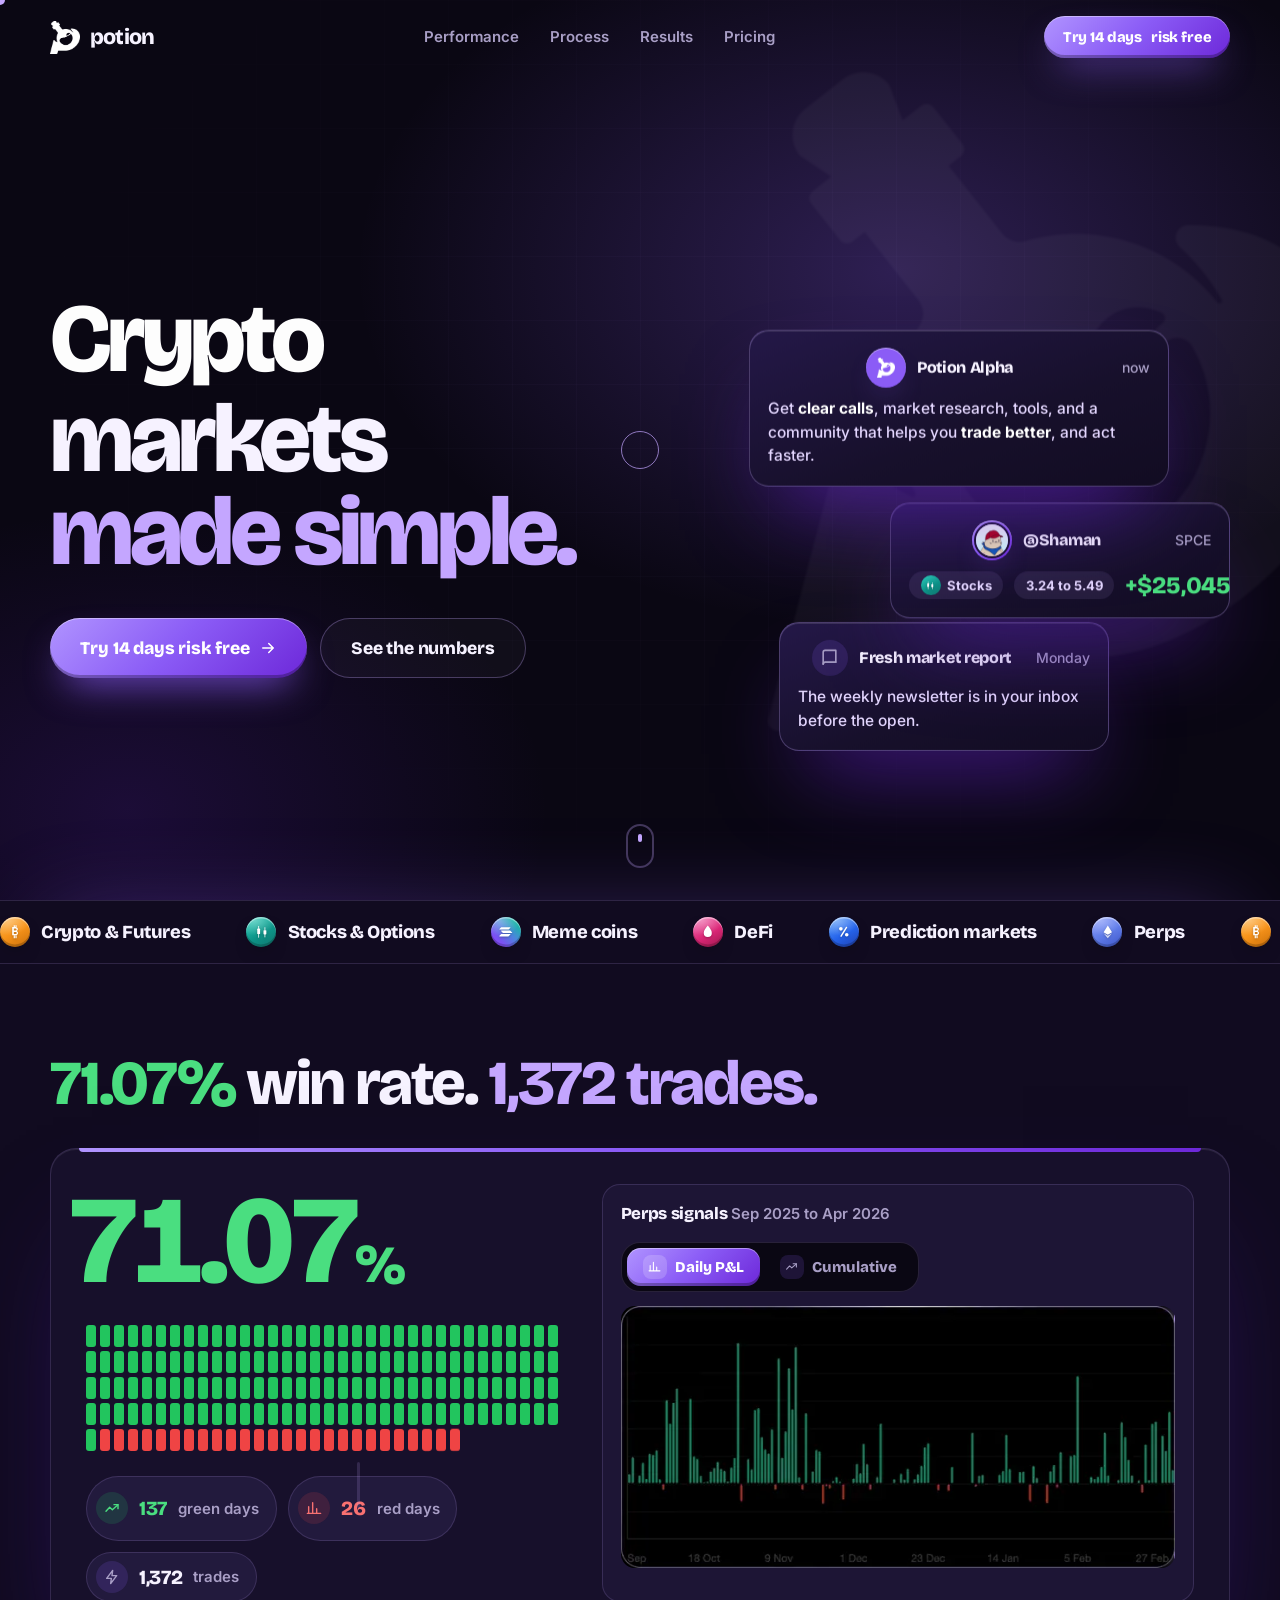
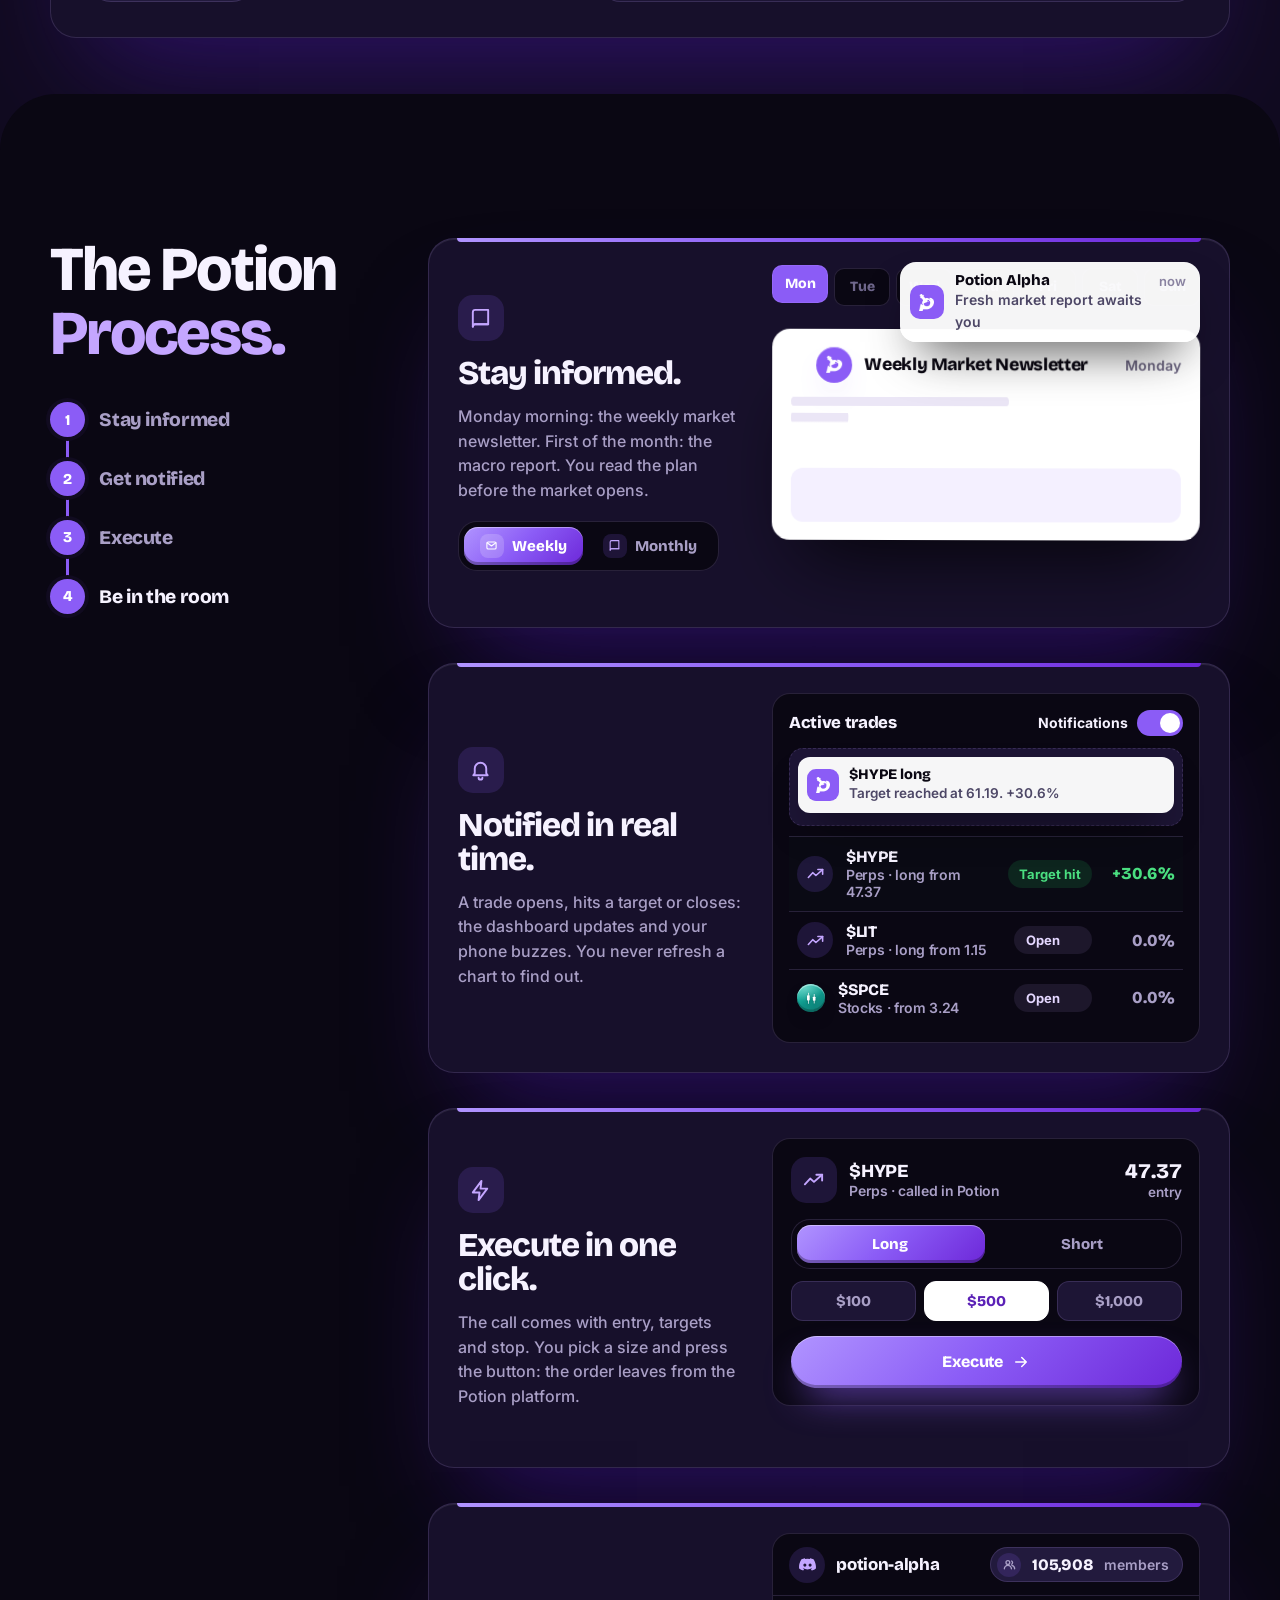
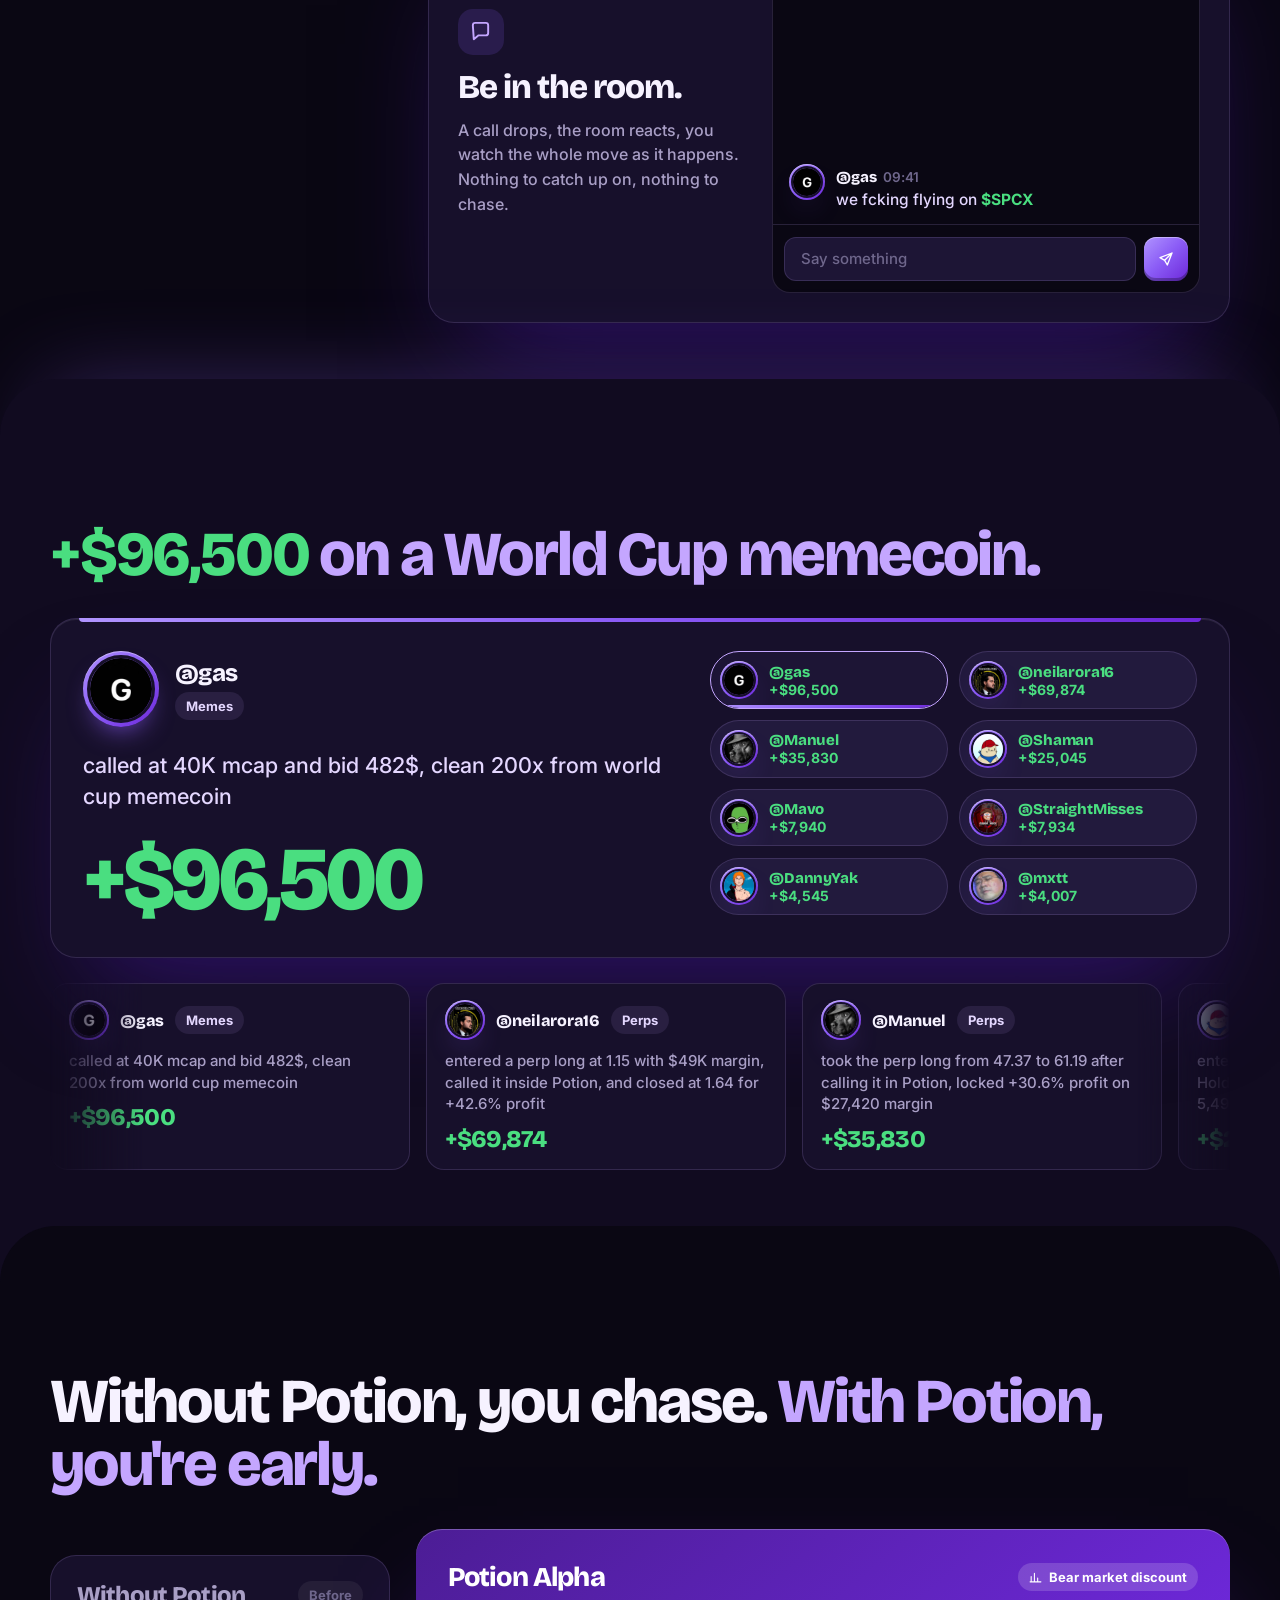
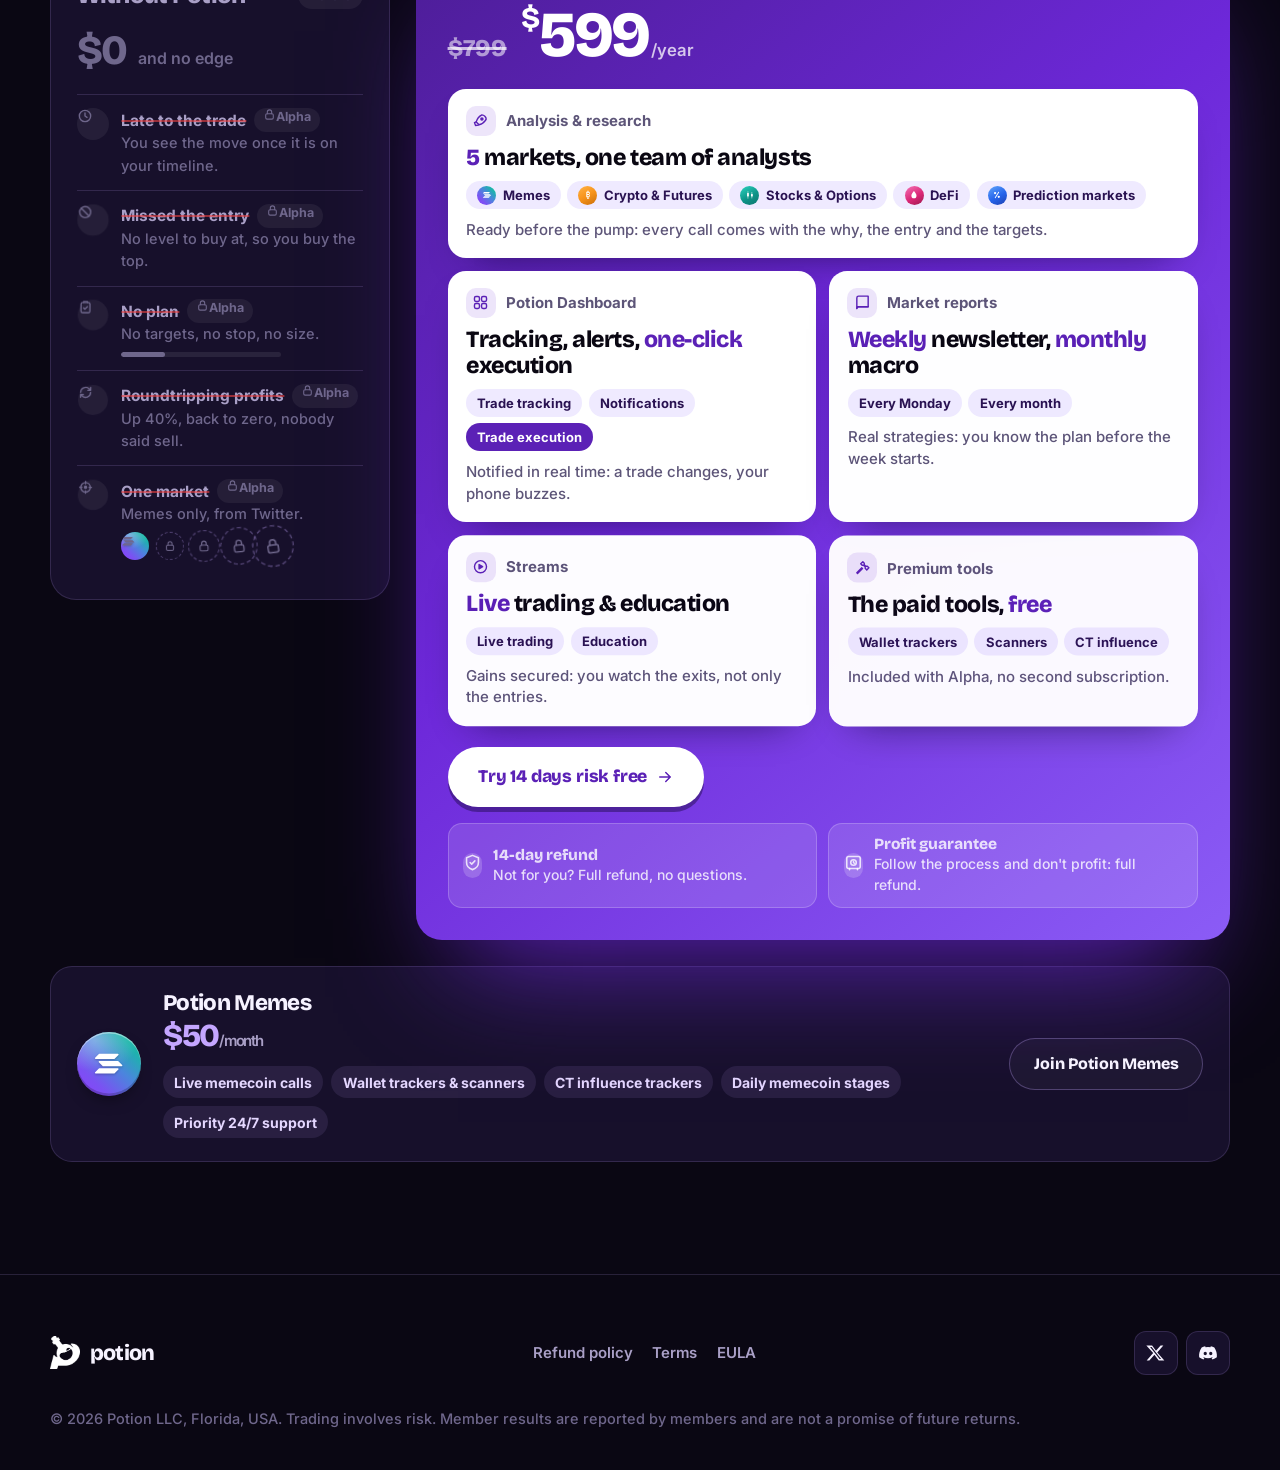
==== commit 27484c8b: "Potion landing: hero, performance, process, results, pricing Night and violet landing for Potion. He" ====
--- a/index.html
+++ b/index.html
@@ -1,58 +1,362 @@
 <!doctype html>
-<html lang="fr">
+<html lang="en">
 <head>
 <meta charset="utf-8">
-<meta name="viewport" content="width=device-width, initial-scale=1">
-<title>Révisions de seconde</title>
-<meta name="description" content="Fiches, cartes à répétition espacée, quiz et exercices pour tout le programme de 2nde.">
+<meta name="viewport" content="width=device-width,initial-scale=1">
+<title>Potion</title>
+<meta name="description" content="Clear calls, market research, tools and a community that helps you trade better and act faster. Crypto, memes, stocks, DeFi and prediction markets.">
+<link rel="icon" type="image/png" href="assets/img/potion-mark.png">
 <link rel="preconnect" href="https://fonts.googleapis.com">
-<link href="https://fonts.googleapis.com/css2?family=Inter:wght@400;500;600;700&family=JetBrains+Mono:wght@400;600&display=swap" rel="stylesheet">
-<link rel="icon" href="data:,">
-<link rel="stylesheet" href="css/style.css">
+<link rel="preconnect" href="https://fonts.gstatic.com" crossorigin>
+<link href="https://fonts.googleapis.com/css2?family=Bricolage+Grotesque:opsz,wght@12..96,800&family=Inter:wght@500;600;700;800&display=swap" rel="stylesheet">
+<link rel="stylesheet" href="assets/css/potion.css">
 </head>
 <body>
-<div class="app">
-  <aside class="sidebar" id="sidebar">
-    <a class="brand" href="#/">Révisions de seconde</a>
-    <nav class="nav" id="nav"></nav>
-    <div class="sidebar-foot">
-      <button class="link" id="themeBtn">Thème</button>
-      <button class="link" id="pomoBtn">Minuteur 25:00</button>
-    </div>
-  </aside>
-  <div class="main">
-    <header class="topbar">
-      <button class="burger" id="burger" aria-label="Menu">Menu</button>
-      <div class="search" id="searchWrap">
-        <input id="search" type="search" placeholder="Rechercher un chapitre ou une notion" autocomplete="off" aria-label="Recherche">
-        <div class="search-results" id="searchResults"></div>
-      </div>
-    </header>
-    <main id="view" class="view"></main>
+
+<svg width="0" height="0" style="position:absolute" aria-hidden="true"><defs>
+  <symbol id="i-arrow" viewBox="0 0 24 24"><path d="M5 12h14M13 6l6 6-6 6"/></symbol>
+  <symbol id="i-bell" viewBox="0 0 24 24"><path d="M6 16V11a6 6 0 0 1 12 0v5l1.5 2h-15z"/><path d="M10 20.5a2 2 0 0 0 4 0"/></symbol>
+  <symbol id="i-bars" viewBox="0 0 24 24"><path d="M4 20V10M10 20V4M16 20v-7M22 20H2"/></symbol>
+  <symbol id="i-line" viewBox="0 0 24 24"><path d="M3 17l5.5-6 4 3.5L21 7"/><path d="M15 7h6v6"/></symbol>
+  <symbol id="i-book" viewBox="0 0 24 24"><path d="M4 5.5A2.5 2.5 0 0 1 6.5 3H20v15H6.5A2.5 2.5 0 0 0 4 20.5z"/><path d="M4 20.5A2.5 2.5 0 0 1 6.5 18H20"/></symbol>
+  <symbol id="i-bolt" viewBox="0 0 24 24"><path d="M13 2 4 14h7l-1 8 9-12h-7z"/></symbol>
+  <symbol id="i-chat" viewBox="0 0 24 24"><path d="M4 5.5A2.5 2.5 0 0 1 6.5 3h11A2.5 2.5 0 0 1 20 5.5v8a2.5 2.5 0 0 1-2.5 2.5H10l-5 4z"/></symbol>
+  <symbol id="i-clock" viewBox="0 0 24 24"><circle cx="12" cy="12" r="8.5"/><path d="M12 7.5V12l3 2"/></symbol>
+  <symbol id="i-miss" viewBox="0 0 24 24"><circle cx="12" cy="12" r="8.5"/><path d="M6 6l12 12"/></symbol>
+  <symbol id="i-clip" viewBox="0 0 24 24"><rect x="5" y="4.5" width="14" height="16" rx="2.5"/><path d="M9 4.5V3h6v1.5M9 13l2 2 4-4"/></symbol>
+  <symbol id="i-loop" viewBox="0 0 24 24"><path d="M4 12a8 8 0 0 1 13.7-5.6L20 8.5M20 4v4.5h-4.5"/><path d="M20 12a8 8 0 0 1-13.7 5.6L4 15.5M4 20v-4.5h4.5"/></symbol>
+  <symbol id="i-check" viewBox="0 0 24 24"><path d="M5 12.5l4.5 4.5L19 7.5"/></symbol>
+  <symbol id="i-lock" viewBox="0 0 24 24"><rect x="5" y="10.5" width="14" height="10" rx="2.5"/><path d="M8 10.5V7.5a4 4 0 0 1 8 0v3"/></symbol>
+  <symbol id="i-shield" viewBox="0 0 24 24"><path d="M12 3l7.5 3v6c0 4.5-3 7.5-7.5 9-4.5-1.5-7.5-4.5-7.5-9V6z"/><path d="M9 12l2 2 4-4"/></symbol>
+  <symbol id="i-rocket" viewBox="0 0 24 24"><path d="M14 4c3 0 6 3 6 6-2 4-6 7-10 8l-4-4c1-4 4-8 8-10z"/><path d="M6 14l-2.5 1 1.5 4 4-.5"/><circle cx="14" cy="10" r="1.5" fill="currentColor"/></symbol>
+  <symbol id="i-map" viewBox="0 0 24 24"><path d="M3.5 6.5l5.5-2 6 2 5.5-2v13l-5.5 2-6-2-5.5 2z"/><path d="M9 4.5v13M15 6.5v13"/></symbol>
+  <symbol id="i-vault" viewBox="0 0 24 24"><rect x="3.5" y="4.5" width="17" height="15" rx="2.5"/><circle cx="12" cy="12" r="3.5"/><path d="M12 10.5V12l1 1M7 19.5v1.5M17 19.5v1.5"/></symbol>
+  <symbol id="i-play" viewBox="0 0 24 24"><circle cx="12" cy="12" r="8.5"/><path d="M10 9l5 3-5 3z" fill="currentColor"/></symbol>
+  <symbol id="i-tools" viewBox="0 0 24 24"><path d="M14.5 6.5a3.5 3.5 0 0 0 4.3 4.3L21 13l-3 3-2.2-2.2a3.5 3.5 0 0 0-4.3-4.3L9.5 7.5l3-3z"/><path d="M11 13l-7 7 1 1 7-7"/></symbol>
+  <symbol id="i-dash" viewBox="0 0 24 24"><rect x="3.5" y="3.5" width="7" height="7" rx="2"/><rect x="13.5" y="3.5" width="7" height="7" rx="2"/><rect x="3.5" y="13.5" width="7" height="7" rx="2"/><rect x="13.5" y="13.5" width="7" height="7" rx="2"/></symbol>
+  <symbol id="i-send" viewBox="0 0 24 24"><path d="M21 3 10 14M21 3l-7 18-4-7-7-4z"/></symbol>
+  <symbol id="i-menu" viewBox="0 0 24 24"><path d="M4 7h16M4 12h16M4 17h16"/></symbol>
+  <symbol id="i-users" viewBox="0 0 24 24"><circle cx="9" cy="8.5" r="3.5"/><path d="M2.5 20a6.5 6.5 0 0 1 13 0"/><path d="M16 5.5a3.5 3.5 0 0 1 0 6M21.5 20a6.5 6.5 0 0 0-5-6.3"/></symbol>
+  <symbol id="i-mail" viewBox="0 0 24 24"><rect x="3.5" y="5.5" width="17" height="13" rx="2.5"/><path d="M4 7l8 6 8-6"/></symbol>
+  <symbol id="i-target" viewBox="0 0 24 24"><circle cx="12" cy="12" r="7.5"/><path d="M12 2.5v4M12 17.5v4M2.5 12h4M17.5 12h4"/><circle cx="12" cy="12" r="1.7" fill="currentColor"/></symbol>
+  <symbol id="i-x" viewBox="0 0 24 24"><path d="M17.5 3h3.3l-7.3 8.3L22 21h-6.7l-5.2-6.8L4 21H.8l7.8-8.9L.4 3h6.9l4.7 6.2zM16.3 19.1h1.8L6.8 4.8H4.9z"/></symbol>
+  <symbol id="i-discord" viewBox="0 0 24 24"><path d="M19.6 5.4A17 17 0 0 0 15.4 4l-.5 1a15.8 15.8 0 0 0-5.8 0l-.5-1a17 17 0 0 0-4.2 1.4C1.7 9.4 1 13.3 1.4 17.1A17 17 0 0 0 6.6 19.7l1.1-1.8c-.6-.2-1.2-.5-1.7-.8l.4-.3a12.2 12.2 0 0 0 11.2 0l.4.3c-.5.3-1.1.6-1.7.8l1.1 1.8a17 17 0 0 0 5.2-2.6c.5-4.4-.8-8.3-3-11.7zM8.7 14.8c-1 0-1.9-1-1.9-2.1s.8-2.1 1.9-2.1 1.9 1 1.9 2.1-.8 2.1-1.9 2.1zm6.6 0c-1 0-1.9-1-1.9-2.1s.8-2.1 1.9-2.1 1.9 1 1.9 2.1-.8 2.1-1.9 2.1z"/></symbol>
+  <symbol id="m-sol" viewBox="0 0 24 24"><path d="M5.3 15.4h13.4a.5.5 0 0 1 .35.85l-2.7 2.7a.5.5 0 0 1-.35.15H2.6a.5.5 0 0 1-.35-.85l2.7-2.7a.5.5 0 0 1 .35-.15zM5.3 4.9h13.4a.5.5 0 0 1 .35.85l-2.7 2.7a.5.5 0 0 1-.35.15H2.6a.5.5 0 0 1-.35-.85l2.7-2.7a.5.5 0 0 1 .35-.15zM18.7 10.15H5.3a.5.5 0 0 0-.35.85l2.7 2.7a.5.5 0 0 0 .35.15h13.4a.5.5 0 0 0 .35-.85l-2.7-2.7a.5.5 0 0 0-.35-.15z"/></symbol>
+  <symbol id="m-btc" viewBox="0 0 24 24"><path fill-rule="evenodd" d="M8 4.5h5.4a3.3 3.3 0 0 1 1.6 6.2 3.6 3.6 0 0 1-1.3 6.8H8zm2.5 2.3v3.2h2.7a1.6 1.6 0 0 0 0-3.2zm0 5.5v3h3.1a1.5 1.5 0 0 0 0-3z"/><path d="M10.3 2h1.8v2.5h-1.8zM13 2h1.8v2.5H13zM10.3 17.5h1.8V22h-1.8zM13 17.5h1.8V22H13z"/></symbol>
+  <symbol id="m-eth" viewBox="0 0 24 24"><path d="M12 2.5 5.5 12.8 12 16.7l6.5-3.9z"/><path d="M12 18.1 5.5 14.3 12 22l6.5-7.7z" opacity=".75"/></symbol>
+  <symbol id="m-stk" viewBox="0 0 24 24"><rect x="5" y="7" width="4.4" height="8.5" rx="1"/><rect x="6.6" y="3" width="1.2" height="4.5"/><rect x="6.6" y="15" width="1.2" height="6"/><rect x="14.6" y="9.5" width="4.4" height="6.5" rx="1"/><rect x="16.2" y="5" width="1.2" height="5"/><rect x="16.2" y="15.5" width="1.2" height="5"/></symbol>
+  <symbol id="m-defi" viewBox="0 0 24 24"><path d="M12 2.5c3.6 4.5 6.2 7.8 6.2 11.2a6.2 6.2 0 0 1-12.4 0c0-3.4 2.6-6.7 6.2-11.2z"/></symbol>
+  <symbol id="m-pred" viewBox="0 0 24 24"><circle cx="7.5" cy="7.5" r="2.8"/><circle cx="16.5" cy="16.5" r="2.8"/><rect x="10.9" y="3" width="2.2" height="18" rx="1.1" transform="rotate(32 12 12)"/></symbol>
+</defs></svg>
+
+<i class="cur" aria-hidden="true"></i><i class="cur-ring" aria-hidden="true"></i>
+<i class="progress" id="progress" aria-hidden="true"></i>
+
+<header class="nav" id="nav">
+  <div class="wrap">
+    <a class="logo" href="#top" aria-label="Potion"><img src="assets/img/potion-mark.png" alt="" width="30" height="33">potion</a>
+    <nav class="nav-links" id="navLinks">
+      <a href="#performance">Performance</a>
+      <a href="#process">Process</a>
+      <a href="#results">Results</a>
+      <a href="#pricing">Pricing</a>
+    </nav>
+    <div class="nav-cta">
+      <a class="btn btn-plaque btn-sm" href="#pricing">Try 14 days <span>risk free</span></a>
+      <button class="burger" id="burger" aria-label="Menu" aria-expanded="false"><svg class="ic"><use href="#i-menu"/></svg></button>
+    </div>
+  </div>
+</header>
+
+<main id="top">
+
+<!-- ========== HERO ========== -->
+<section class="hero" id="hero">
+  <div class="hero-bg" id="heroBg"></div>
+  <div class="hero-grid"></div>
+  <img class="hero-glyph" src="assets/img/potion-glyph.png" alt="" aria-hidden="true">
+  <div class="wrap">
+    <div>
+      <h1 class="hero-t">
+        <span class="l1"><span class="swap" id="heroSwap"><i>Crypto</i></span></span>
+        <span class="l1">markets</span>
+        <span class="l2">made simple.</span>
+      </h1>
+      <div class="hero-actions">
+        <a class="btn btn-plaque btn-lg magnet" href="#pricing">Try 14 days risk free <svg class="ic arrow"><use href="#i-arrow"/></svg></a>
+        <a class="btn btn-ghost btn-lg" href="#performance">See the numbers</a>
+      </div>
+    </div>
+    <div class="hero-stack" id="heroStack">
+      <div class="msg msg-1 tilt">
+        <div class="msg-h"><span class="pdp app"><i><img src="assets/img/potion-mark.png" alt=""></i></span><b>Potion Alpha</b><span>now</span></div>
+        <p>Get <strong>clear calls</strong>, market research, tools, and a community that helps you <strong>trade better</strong>, and act faster.</p>
+      </div>
+      <div class="msg msg-2 tilt">
+        <div class="msg-h"><span class="pdp"><img src="assets/img/avatars/shaman.png" alt=""></span><b>@Shaman</b><span>SPCE</span></div>
+        <div class="msg-row"><span class="chip"><span class="coin xs stk" style="box-shadow:none"><svg><use href="#m-stk"/></svg></span>Stocks</span><span class="chip">3.24 to 5.49</span><span class="big">+$25,045</span></div>
+      </div>
+      <div class="msg msg-3 tilt">
+        <div class="msg-h"><span class="pi md r"><svg class="ic"><use href="#i-book"/></svg></span><b>Fresh market report</b><span>Monday</span></div>
+        <p>The weekly newsletter is in your inbox before the open.</p>
+      </div>
+    </div>
+  </div>
+  <a class="scroll-cue" href="#performance" aria-label="Scroll"></a>
+</section>
+
+<div class="ticker" aria-hidden="true">
+  <div class="ticker-track" id="ticker">
+    <span class="tk"><span class="coin btc"><svg><use href="#m-btc"/></svg></span>Crypto &amp; Futures</span>
+    <span class="tk"><span class="coin stk"><svg><use href="#m-stk"/></svg></span>Stocks &amp; Options</span>
+    <span class="tk"><span class="coin sol"><svg><use href="#m-sol"/></svg></span>Meme coins</span>
+    <span class="tk"><span class="coin defi"><svg><use href="#m-defi"/></svg></span>DeFi</span>
+    <span class="tk"><span class="coin pred"><svg><use href="#m-pred"/></svg></span>Prediction markets</span>
+    <span class="tk"><span class="coin eth"><svg><use href="#m-eth"/></svg></span>Perps</span>
   </div>
 </div>
-<div id="pomo" class="pomo hidden">
-  <div class="pomo-time" id="pomoTime">25:00</div>
-  <div class="pomo-label" id="pomoLabel">Travail</div>
-  <div class="pomo-actions">
-    <button class="btn" id="pomoStart">Démarrer</button>
-    <button class="link" id="pomoReset">Remettre à zéro</button>
-    <button class="link" id="pomoClose">Fermer</button>
-  </div>
-</div>
-<div id="toast" class="toast"></div>
-
-<script src="js/data/maths.js"></script>
-<script src="js/data/physique.js"></script>
-<script src="js/data/svt.js"></script>
-<script src="js/data/histoire.js"></script>
-<script src="js/data/geo.js"></script>
-<script src="js/data/francais.js"></script>
-<script src="js/data/ses.js"></script>
-<script src="js/data/snt.js"></script>
-<script src="js/data/anglais.js"></script>
-<script src="js/data/emc.js"></script>
-<script src="js/data/methodes.js"></script>
-<script src="js/app.js"></script>
+
+<!-- ========== PERFORMANCE ========== -->
+<section id="performance" class="sec-alt">
+  <div class="wrap">
+    <h2 class="t2 rv"><b>71.07%</b> win rate. <em>1,372 trades.</em></h2>
+    <div class="board wr-board rv" data-d="1" id="wrBoard">
+      <div class="wr-left">
+        <div class="wr-num" id="wrNum" role="button" tabindex="0" aria-label="Replay the win rate">0<small>%</small></div>
+        <div class="wr-tally" id="wrTally" aria-label="137 green days against 26 red days"></div>
+        <div class="wr-plates">
+          <span class="plate"><span class="pi sm r green"><svg class="ic"><use href="#i-line"/></svg></span><b class="g" data-count="137">0</b><span>green days</span></span>
+          <span class="plate"><span class="pi sm r red"><svg class="ic"><use href="#i-bars"/></svg></span><b class="rd" data-count="26">0</b><span>red days</span></span>
+          <span class="plate"><span class="pi sm r"><svg class="ic"><use href="#i-bolt"/></svg></span><b data-count="1372">0</b><span>trades</span></span>
+        </div>
+      </div>
+      <div class="wr-chart">
+        <div class="card">
+          <div class="ch-head">
+            <div><b>Perps signals</b> <span>Sep 2025 to Apr 2026</span></div>
+            <div class="switch" id="chSwitch">
+              <i class="thumb"></i>
+              <button class="on" data-ch="daily"><span class="pi"><svg class="ic"><use href="#i-bars"/></svg></span>Daily P&amp;L</button>
+              <button data-ch="cum"><span class="pi"><svg class="ic"><use href="#i-line"/></svg></span>Cumulative</button>
+            </div>
+          </div>
+          <div class="ch-img tilt" id="chImg">
+            <img src="assets/img/pnl-daily.png" alt="Daily profit and loss, September to February: mostly green bars, a few small red ones" data-ch="daily">
+            <img src="assets/img/pnl-cumulative.png" alt="Cumulative profit and loss, September to April: a curve that keeps climbing" data-ch="cum">
+            <i class="scan" id="chScan"></i>
+          </div>
+        </div>
+      </div>
+    </div>
+  </div>
+</section>
+
+<!-- ========== PROCESS ========== -->
+<section id="process">
+  <div class="wrap pr-grid">
+    <div class="pr-left">
+      <h2 class="t2 rv">The Potion <em>Process.</em></h2>
+      <ol class="road" id="road">
+        <li class="rd on" data-step="1"><i>1</i><b>Stay informed</b></li>
+        <li class="rd" data-step="2"><i>2</i><b>Get notified</b></li>
+        <li class="rd" data-step="3"><i>3</i><b>Execute</b></li>
+        <li class="rd" data-step="4"><i>4</i><b>Be in the room</b></li>
+      </ol>
+    </div>
+    <div class="pr-scenes">
+
+      <article class="board scene rv" data-step="1" id="scene1">
+        <div class="scene-txt">
+          <span class="pi lg"><svg class="ic"><use href="#i-book"/></svg></span>
+          <h3>Stay informed.</h3>
+          <p>Monday morning: the weekly market newsletter. First of the month: the macro report. You read the plan before the market opens.</p>
+          <div class="switch" id="rpSwitch" style="margin-top:1.1rem">
+            <i class="thumb"></i>
+            <button class="on" data-rp="week"><span class="pi"><svg class="ic"><use href="#i-mail"/></svg></span>Weekly</button>
+            <button data-rp="month"><span class="pi"><svg class="ic"><use href="#i-book"/></svg></span>Monthly</button>
+          </div>
+        </div>
+        <div class="scene-obj">
+          <div class="inbox" id="inbox">
+            <div class="cal" id="cal"></div>
+            <div class="toast" id="rpToast"><span class="app"><img src="assets/img/potion-mark.png" alt=""></span><span><b>Potion Alpha</b><small>Fresh market report awaits you</small></span><em>now</em></div>
+            <div class="doc" id="rpDoc">
+              <div class="dh"><span class="pdp"><img src="assets/img/potion-mark.png" alt=""></span><b id="rpTitle">Weekly Market Newsletter</b><span id="rpDate">Monday</span></div>
+              <div class="dl"><i></i><i></i><i></i><i></i></div>
+              <div class="dsp"><svg viewBox="0 0 300 54" preserveAspectRatio="none"><path class="area" id="rpArea" d="M0 50 L0 50 Z"/><path id="rpLine" d="M0 44 C 30 40, 50 46, 80 34 S 130 30, 160 22 S 220 26, 250 14 S 285 10, 300 6"/></svg></div>
+            </div>
+          </div>
+        </div>
+      </article>
+
+      <article class="board scene rv" data-step="2" id="scene2">
+        <div class="scene-txt">
+          <span class="pi lg"><svg class="ic"><use href="#i-bell"/></svg></span>
+          <h3>Notified in real time.</h3>
+          <p>A trade opens, hits a target or closes: the dashboard updates and your phone buzzes. You never refresh a chart to find out.</p>
+        </div>
+        <div class="scene-obj">
+          <div class="dash" id="dash">
+            <div class="dash-h"><b>Active trades</b><button class="tog on" id="ntfTog" aria-pressed="true">Notifications <i></i></button></div>
+            <div class="ntf-strip"><div class="ntf-stack" id="ntfStack"></div></div>
+            <div class="trade" data-t="hype"><span class="pi md r"><svg class="ic"><use href="#i-line"/></svg></span><span class="nm">$HYPE <span>Perps · long from 47.37</span></span><span class="chip st">Open</span><span class="pnl">0.0%</span></div>
+            <div class="trade" data-t="lit"><span class="pi md r"><svg class="ic"><use href="#i-line"/></svg></span><span class="nm">$LIT <span>Perps · long from 1.15</span></span><span class="chip st">Open</span><span class="pnl">0.0%</span></div>
+            <div class="trade" data-t="spce"><span class="coin stk sm"><svg><use href="#m-stk"/></svg></span><span class="nm">$SPCE <span>Stocks · from 3.24</span></span><span class="chip st">Open</span><span class="pnl">0.0%</span></div>
+          </div>
+        </div>
+      </article>
+
+      <article class="board scene rv" data-step="3" id="scene3">
+        <div class="scene-txt">
+          <span class="pi lg"><svg class="ic"><use href="#i-bolt"/></svg></span>
+          <h3>Execute in one click.</h3>
+          <p>The call comes with entry, targets and stop. You pick a size and press the button: the order leaves from the Potion platform.</p>
+        </div>
+        <div class="scene-obj">
+          <div class="ticket" id="ticket">
+            <div class="ticket-h"><span class="pi lg r"><svg class="ic"><use href="#i-line"/></svg></span><span class="nm">$HYPE <span>Perps · called in Potion</span></span><span class="px">47.37 <span>entry</span></span></div>
+            <div class="switch" id="sideSwitch">
+              <i class="thumb"></i>
+              <button class="on" data-side="long">Long</button>
+              <button data-side="short">Short</button>
+            </div>
+            <div class="sizes" id="sizes"><button data-size="100">$100</button><button class="on" data-size="500">$500</button><button data-size="1000">$1,000</button></div>
+            <button class="btn btn-plaque magnet" id="execBtn">Execute <svg class="ic arrow"><use href="#i-arrow"/></svg></button>
+            <div class="pos" id="pos"><span class="pi md r green"><svg class="ic"><use href="#i-check"/></svg></span><span class="nm">$HYPE long filled <span>47.37 in, 61.19 out, as called</span></span><span class="pnl" id="posPnl">+$0 <span>+30.6%</span></span></div>
+          </div>
+        </div>
+      </article>
+
+      <article class="board scene rv" data-step="4" id="scene4">
+        <div class="scene-txt">
+          <span class="pi lg"><svg class="ic"><use href="#i-chat"/></svg></span>
+          <h3>Be in the room.</h3>
+          <p>A call drops, the room reacts, you watch the whole move as it happens. Nothing to catch up on, nothing to chase.</p>
+        </div>
+        <div class="scene-obj">
+          <div class="room" id="room">
+            <div class="room-h"><span class="pi md r"><svg class="ic fill"><use href="#i-discord"/></svg></span><b>potion-alpha</b><span class="plate"><span class="pi xs r"><svg class="ic"><use href="#i-users"/></svg></span><b data-count="108000">0</b><span>members</span></span></div>
+            <div class="room-f" id="roomFeed"></div>
+            <form class="room-in" id="roomForm"><input id="roomInput" type="text" maxlength="90" placeholder="Say something" autocomplete="off"><button type="submit" aria-label="Send"><svg class="ic"><use href="#i-send"/></svg></button></form>
+          </div>
+        </div>
+      </article>
+
+    </div>
+  </div>
+</section>
+
+<!-- ========== RESULTS ========== -->
+<section id="results" class="sec-alt">
+  <div class="wrap">
+    <h2 class="t2 rv" id="rsTitle"><b>+$96,500</b> <em>on a World Cup memecoin.</em></h2>
+    <div class="board rs-board rv" data-d="1" id="rsBoard">
+      <div class="rs-main">
+        <div class="rs-id"><span class="pdp lg" id="rsPdp"><img src="assets/img/avatars/gas.png" alt=""></span><div><b id="rsName">@gas</b><span class="chip" id="rsChip">Memes</span></div></div>
+        <p class="rs-quote" id="rsQuote"></p>
+        <div class="rs-pnl" id="rsPnl">+$0</div>
+      </div>
+      <div class="rs-rail" id="rsRail"></div>
+    </div>
+    <div class="rs-marq rv" data-d="2"><div class="rs-track" id="rsTrack"></div></div>
+  </div>
+</section>
+
+<!-- ========== OFFER ========== -->
+<section id="pricing">
+  <div class="wrap">
+    <h2 class="t2 rv">Without Potion, you chase. <em>With Potion, you're early.</em></h2>
+    <div class="of-grid">
+      <aside class="before rv" id="before">
+        <div class="hd"><b>Without Potion</b><span class="chip off">Before</span></div>
+        <div class="price">$0 <span>and no edge</span></div>
+        <div class="rows">
+          <div class="row" data-k="notify" tabindex="0"><span class="pi sm r off"><svg class="ic"><use href="#i-clock"/></svg></span><span><span class="tt"><b>Late to the trade</b><span class="chip off"><svg class="ic"><use href="#i-lock"/></svg>Alpha</span></span><span>You see the move once it is on your timeline.</span></span></div>
+          <div class="row" data-k="research" tabindex="0"><span class="pi sm r off"><svg class="ic"><use href="#i-miss"/></svg></span><span><span class="tt"><b>Missed the entry</b><span class="chip off"><svg class="ic"><use href="#i-lock"/></svg>Alpha</span></span><span>No level to buy at, so you buy the top.</span></span></div>
+          <div class="row" data-k="reports" tabindex="0"><span class="pi sm r off"><svg class="ic"><use href="#i-clip"/></svg></span><span><span class="tt"><b>No plan</b><span class="chip off"><svg class="ic"><use href="#i-lock"/></svg>Alpha</span></span><span>No targets, no stop, no size.</span><span class="bar"><i></i></span></span></div>
+          <div class="row" data-k="streams" tabindex="0"><span class="pi sm r off"><svg class="ic"><use href="#i-loop"/></svg></span><span><span class="tt"><b>Roundtripping profits</b><span class="chip off"><svg class="ic"><use href="#i-lock"/></svg>Alpha</span></span><span>Up 40%, back to zero, nobody said sell.</span></span></div>
+          <div class="row" data-k="research" tabindex="0"><span class="pi sm r off"><svg class="ic"><use href="#i-target"/></svg></span><span><span class="tt"><b>One market</b><span class="chip off"><svg class="ic"><use href="#i-lock"/></svg>Alpha</span></span><span>Memes only, from Twitter.</span><span class="mk"><span class="coin sm sol"><svg><use href="#m-sol"/></svg></span><span class="none"><svg class="ic"><use href="#i-lock"/></svg></span><span class="none"><svg class="ic"><use href="#i-lock"/></svg></span><span class="none"><svg class="ic"><use href="#i-lock"/></svg></span><span class="none"><svg class="ic"><use href="#i-lock"/></svg></span></span></span></div>
+        </div>
+      </aside>
+
+      <div class="premium rv" data-d="1" id="premium">
+        <div class="hd"><b>Potion Alpha</b><span class="chip white"><svg class="ic"><use href="#i-bars"/></svg>Bear market discount</span></div>
+        <div class="pr"><span class="was">$799</span><span class="now"><small>$</small>599<span>/year</span></span></div>
+        <div class="tiles" id="tiles">
+          <div class="tile wide" data-k="research">
+            <div class="th"><span class="pi"><svg class="ic"><use href="#i-rocket"/></svg></span>Analysis &amp; research</div>
+            <div class="big"><i>5</i> markets, one team of analysts</div>
+            <div class="chips">
+              <span class="chip"><span class="coin sol"><svg><use href="#m-sol"/></svg></span>Memes</span>
+              <span class="chip"><span class="coin btc"><svg><use href="#m-btc"/></svg></span>Crypto &amp; Futures</span>
+              <span class="chip"><span class="coin stk"><svg><use href="#m-stk"/></svg></span>Stocks &amp; Options</span>
+              <span class="chip"><span class="coin defi"><svg><use href="#m-defi"/></svg></span>DeFi</span>
+              <span class="chip"><span class="coin pred"><svg><use href="#m-pred"/></svg></span>Prediction markets</span>
+            </div>
+            <p>Ready before the pump: every call comes with the why, the entry and the targets.</p>
+          </div>
+          <div class="tile" data-k="notify">
+            <div class="th"><span class="pi"><svg class="ic"><use href="#i-dash"/></svg></span>Potion Dashboard</div>
+            <div class="big">Tracking, alerts, <i>one-click</i> execution</div>
+            <div class="chips"><span class="chip">Trade tracking</span><span class="chip">Notifications</span><span class="chip x">Trade execution</span></div>
+            <p>Notified in real time: a trade changes, your phone buzzes.</p>
+          </div>
+          <div class="tile" data-k="reports">
+            <div class="th"><span class="pi"><svg class="ic"><use href="#i-book"/></svg></span>Market reports</div>
+            <div class="big"><i>Weekly</i> newsletter, <i>monthly</i> macro</div>
+            <div class="chips"><span class="chip">Every Monday</span><span class="chip">Every month</span></div>
+            <p>Real strategies: you know the plan before the week starts.</p>
+          </div>
+          <div class="tile" data-k="streams">
+            <div class="th"><span class="pi"><svg class="ic"><use href="#i-play"/></svg></span>Streams</div>
+            <div class="big"><i>Live</i> trading &amp; education</div>
+            <div class="chips"><span class="chip">Live trading</span><span class="chip">Education</span></div>
+            <p>Gains secured: you watch the exits, not only the entries.</p>
+          </div>
+          <div class="tile" data-k="tools">
+            <div class="th"><span class="pi"><svg class="ic"><use href="#i-tools"/></svg></span>Premium tools</div>
+            <div class="big">The paid tools, <i>free</i></div>
+            <div class="chips"><span class="chip">Wallet trackers</span><span class="chip">Scanners</span><span class="chip">CT influence</span></div>
+            <p>Included with Alpha, no second subscription.</p>
+          </div>
+        </div>
+        <div class="prem-foot">
+          <a class="btn btn-white btn-lg magnet" href="https://whop.com/checkout/plan_g76wMBXD6Gzbc" target="_blank" rel="noopener">Try 14 days risk free <svg class="ic arrow"><use href="#i-arrow"/></svg></a>
+        </div>
+        <div class="guar">
+          <div class="g"><span class="pi white"><svg class="ic"><use href="#i-shield"/></svg></span><span><b>14-day refund</b><span>Not for you? Full refund, no questions.</span></span></div>
+          <div class="g"><span class="pi white"><svg class="ic"><use href="#i-vault"/></svg></span><span><b>Profit guarantee</b><span>Follow the process and don't profit: full refund.</span></span></div>
+        </div>
+      </div>
+    </div>
+
+    <div class="memes rv" id="memes">
+      <span class="coin sol xl"><svg><use href="#m-sol"/></svg></span>
+      <div>
+        <div class="hd"><b>Potion Memes</b><span class="price">$50<span>/month</span></span></div>
+        <div class="ls" style="margin-top:.7rem">
+          <span class="chip">Live memecoin calls</span><span class="chip">Wallet trackers &amp; scanners</span><span class="chip">CT influence trackers</span><span class="chip">Daily memecoin stages</span><span class="chip">Priority 24/7 support</span>
+        </div>
+      </div>
+      <a class="btn btn-ghost" href="https://whop.com/checkout/plan_0xmFvty2g9e47" target="_blank" rel="noopener">Join Potion Memes</a>
+    </div>
+  </div>
+</section>
+
+</main>
+
+<footer>
+  <div class="wrap">
+    <div class="ft-top">
+      <a class="logo" href="#top"><img src="assets/img/potion-mark.png" alt="" width="30" height="33">potion</a>
+      <nav class="ft-links"><a href="https://www.potionalpha.com/refund-policy">Refund policy</a><a href="https://www.potionalpha.com/terms">Terms</a><a href="https://www.potionalpha.com/eula">EULA</a></nav>
+      <div class="soc"><a href="https://x.com/potionalpha" aria-label="Potion on X" target="_blank" rel="noopener"><svg class="ic fill"><use href="#i-x"/></svg></a><a href="https://discord.gg/potionalpha" aria-label="Potion on Discord" target="_blank" rel="noopener"><svg class="ic fill"><use href="#i-discord"/></svg></a></div>
+    </div>
+    <p class="ft-bot">© 2026 Potion LLC, Florida, USA. Trading involves risk. Member results are reported by members and are not a promise of future returns.</p>
+  </div>
+</footer>
+
+<script src="https://cdnjs.cloudflare.com/ajax/libs/gsap/3.12.5/gsap.min.js"></script>
+<script src="assets/js/potion.js"></script>
 </body>
 </html>
--- a/assets/css/potion.css
+++ b/assets/css/potion.css
@@ -0,0 +1,533 @@
+/* Potion — landing. Night and violet. Bricolage for what is big, Inter for the rest. */
+
+:root{
+  --night:#0a0713;
+  --night2:#110b20;
+  --card:#17102b;
+  --card2:#1d1535;
+  --paper:#221a3d;
+  --line:rgba(196,166,255,.16);
+  --line2:rgba(196,166,255,.3);
+  --v:#8b5cf6;
+  --v2:#c4a6ff;
+  --v3:#e4d7ff;
+  --vdeep:#5b21b6;
+  --vink:#2a1352;
+  --grad:linear-gradient(135deg,#b094ff 0%,#8b5cf6 48%,#6d28d9 100%);
+  --ink:#f6f2ff;
+  --muted:#a99fc6;
+  --dim:#6f678c;
+  --green:#22c55e;
+  --green2:#4ade80;
+  --red:#ef4444;
+  --red2:#f87171;
+  --ft:'Bricolage Grotesque',Inter,system-ui,sans-serif;
+  --fb:Inter,system-ui,-apple-system,sans-serif;
+  --spring:cubic-bezier(.34,1.56,.64,1);
+  --ease:cubic-bezier(.16,1,.3,1);
+  --radius:26px;
+  --max:1180px;
+}
+*{box-sizing:border-box;margin:0;padding:0}
+html{scroll-behavior:smooth;-webkit-text-size-adjust:100%}
+body{
+  background:var(--night);color:var(--ink);font:500 16px/1.55 var(--fb);
+  -webkit-font-smoothing:antialiased;overflow-x:hidden;
+}
+body.has-cursor,body.has-cursor a,body.has-cursor button{cursor:none}
+img{display:block;max-width:100%}
+a{color:inherit;text-decoration:none}
+button{font:inherit;color:inherit;background:none;border:0;cursor:pointer}
+svg.ic{width:1em;height:1em;fill:none;stroke:currentColor;stroke-width:2;stroke-linecap:round;stroke-linejoin:round;flex:none}
+svg.ic.fill{fill:currentColor;stroke:none}
+.wrap{width:min(var(--max),calc(100% - 2rem));margin:0 auto}
+.sr{position:absolute;width:1px;height:1px;overflow:hidden;clip:rect(0 0 0 0);white-space:nowrap}
+
+/* ---------- Titles ---------- */
+h1,h2,h3,.ft{font-family:var(--ft);font-weight:800;letter-spacing:-.035em;line-height:1.02}
+.t2{font-size:clamp(2.4rem,5.4vw,3.9rem);letter-spacing:-.035em;line-height:1.02;margin-bottom:2rem}
+.t2 em{font-style:normal;color:var(--v2)}
+.t2 b{font-weight:800;color:var(--green2)}
+
+/* ---------- Cursor ---------- */
+.cur{position:fixed;left:0;top:0;z-index:9999;pointer-events:none;width:10px;height:10px;border-radius:50%;background:var(--v2);
+  transform:translate(-50%,-50%);mix-blend-mode:screen;opacity:0;transition:opacity .25s}
+.cur-ring{position:fixed;left:0;top:0;z-index:9998;pointer-events:none;width:38px;height:38px;border-radius:50%;
+  border:1.5px solid rgba(196,166,255,.7);transform:translate(-50%,-50%);opacity:0;
+  transition:width .3s var(--spring),height .3s var(--spring),opacity .25s,border-color .25s,background .25s}
+body.has-cursor .cur,body.has-cursor .cur-ring{opacity:1}
+body.cur-on .cur-ring{width:62px;height:62px;border-color:rgba(196,166,255,.3);background:rgba(139,92,246,.14)}
+body.cur-down .cur-ring{width:28px;height:28px}
+.cur-ring.hidden,.cur.hidden{opacity:0}
+
+/* ---------- Progress & nav ---------- */
+.progress{position:fixed;left:0;top:0;height:3px;width:100%;z-index:60;transform-origin:0 50%;transform:scaleX(0);background:var(--grad)}
+.nav{position:fixed;top:0;left:0;right:0;z-index:50;transition:background .3s,backdrop-filter .3s,border-color .3s;border-bottom:1px solid transparent}
+.nav.on{background:rgba(10,7,19,.72);backdrop-filter:blur(14px);-webkit-backdrop-filter:blur(14px);border-color:var(--line)}
+.nav .wrap{display:flex;align-items:center;justify-content:space-between;height:74px}
+.logo{display:inline-flex;align-items:center;gap:.6rem;font:800 1.35rem var(--ft);letter-spacing:-.03em}
+.logo img{width:30px;height:33px}
+.nav-links{display:flex;gap:.25rem}
+.nav-links a{padding:.5rem .85rem;border-radius:999px;font-weight:600;font-size:15px;color:var(--muted);transition:color .2s,background .2s}
+.nav-links a:hover{color:var(--ink);background:rgba(196,166,255,.08)}
+.nav-cta{display:flex;align-items:center;gap:.5rem}
+.burger{display:none;width:44px;height:44px;border-radius:12px;place-items:center;color:var(--ink)}
+.burger svg{width:22px;height:22px}
+
+/* ---------- Buttons (one catalogue, three finishes) ---------- */
+.btn{display:inline-flex;align-items:center;justify-content:center;gap:.55rem;height:52px;padding:0 1.5rem;border-radius:999px;
+  font:800 1rem var(--ft);letter-spacing:-.01em;white-space:nowrap;position:relative;overflow:hidden;
+  transition:transform .22s var(--spring),box-shadow .22s,background .2s,border-color .2s}
+.btn .ic{width:18px;height:18px;transition:transform .22s}
+.btn:hover .ic.arrow{transform:translateX(3px)}
+.btn-lg{height:60px;padding:0 1.9rem;font-size:1.1rem}
+.btn-sm{height:42px;padding:0 1.15rem;font-size:.92rem}
+.btn-plaque{background:var(--grad);color:#fff;
+  box-shadow:0 18px 38px -14px rgba(139,92,246,.85),inset 0 1px 0 rgba(255,255,255,.4),inset 0 -3px 0 rgba(0,0,0,.28)}
+.btn-plaque::after{content:"";position:absolute;inset:0;
+  background:linear-gradient(110deg,transparent 30%,rgba(255,255,255,.35) 50%,transparent 70%);
+  transform:translateX(-130%);transition:transform .75s ease}
+.btn-plaque:hover::after{transform:translateX(130%)}
+.btn-plaque:hover{transform:translateY(-2px) scale(1.012)}
+.btn-plaque:active{transform:translateY(1px)}
+.btn-ghost{background:rgba(255,255,255,.03);border:1.5px solid var(--line2);color:var(--ink)}
+.btn-ghost:hover{border-color:var(--v2);transform:translateY(-1px)}
+.btn-ghost:active{transform:translateY(1px)}
+.btn-white{background:#fff;color:var(--vdeep);box-shadow:0 5px 0 rgba(30,10,70,.45)}
+.btn-white:hover{transform:translateY(-1px);box-shadow:0 6px 0 rgba(30,10,70,.45)}
+.btn-white:active{transform:translateY(3px);box-shadow:0 2px 0 rgba(30,10,70,.45)}
+.btn.is-busy{pointer-events:none;color:transparent}
+.btn.is-busy::before{content:'';position:absolute;left:50%;top:50%;width:19px;height:19px;margin:-10px 0 0 -10px;border-radius:50%;
+  border:2.4px solid rgba(255,255,255,.32);border-top-color:#fff;animation:spin .62s linear infinite}
+.btn.is-busy.btn-white::before{border-color:rgba(91,33,182,.25);border-top-color:var(--vdeep)}
+@keyframes spin{to{transform:rotate(360deg)}}
+:focus-visible{outline:2px solid var(--v2);outline-offset:3px}
+
+/* ---------- Pastilles & chips ---------- */
+.pi{display:inline-grid;place-items:center;flex:none;border-radius:12px;background:rgba(139,92,246,.16);color:var(--v2)}
+.pi .ic{width:19px;height:19px}
+.pi.r{border-radius:50%}
+.pi.lg{width:46px;height:46px;border-radius:15px}.pi.lg .ic{width:23px;height:23px}
+.pi.md{width:36px;height:36px}
+.pi.sm{width:32px;height:32px}.pi.sm .ic{width:16px;height:16px;stroke-width:2.1}
+.pi.xs{width:24px;height:24px}.pi.xs .ic{width:13px;height:13px;stroke-width:2.4}
+.pi.green{background:rgba(34,197,94,.16);color:var(--green2)}
+.pi.red{background:rgba(239,68,68,.14);color:var(--red2)}
+.pi.off{background:rgba(255,255,255,.06);color:var(--dim)}
+.pi.white{background:rgba(255,255,255,.18);color:#fff}
+.chip{display:inline-flex;align-items:center;gap:.4rem;height:28px;padding:0 .7rem;border-radius:999px;background:rgba(196,166,255,.1);
+  font:700 13px var(--fb);color:var(--v3);white-space:nowrap}
+.chip .ic{width:13px;height:13px}
+.chip.green{background:rgba(34,197,94,.14);color:var(--green2)}
+.chip.red{background:rgba(239,68,68,.12);color:var(--red2)}
+.chip.x{background:var(--v);color:#fff}
+.chip.off{background:rgba(255,255,255,.06);color:var(--dim)}
+.chip.white{background:rgba(255,255,255,.16);color:#fff}
+
+/* ---------- Coins (a full disc in the chain colour, white mark) ---------- */
+.coin{position:relative;display:inline-grid;place-items:center;flex:none;width:40px;height:40px;border-radius:50%;color:#fff;overflow:hidden;
+  box-shadow:inset 0 1.5px 0 rgba(255,255,255,.42),inset 0 -2.5px 0 rgba(0,0,0,.2),0 8px 18px -9px rgba(0,0,0,.7)}
+.coin::before{content:"";position:absolute;inset:0;border-radius:50%;background:radial-gradient(120% 85% at 28% 12%,rgba(255,255,255,.32),rgba(255,255,255,0) 58%)}
+.coin svg{position:relative;width:52%;height:52%;fill:currentColor;filter:drop-shadow(0 1px 1px rgba(0,0,0,.25))}
+.coin.sm{width:28px;height:28px}.coin.lg{width:52px;height:52px}.coin.xl{width:64px;height:64px}
+.coin.xs{width:20px;height:20px;box-shadow:0 0 0 2px var(--card)}
+.coin.xs::before{display:none}
+.coin.sol{background:linear-gradient(45deg,#8e3dff 0%,#7a52f2 26%,#4a86dc 55%,#1db2ad 80%,#0cc68a 100%)}
+.coin.btc{background:linear-gradient(150deg,#ffb347 0%,#f7931a 50%,#c96f0a 100%)}
+.coin.eth{background:linear-gradient(150deg,#8a9bff 0%,#627eea 50%,#3c55c9 100%)}
+.coin.stk{background:linear-gradient(150deg,#2dd4bf 0%,#0d9488 55%,#0f766e 100%)}
+.coin.defi{background:linear-gradient(150deg,#f472b6 0%,#db2777 55%,#9d174d 100%)}
+.coin.pred{background:linear-gradient(150deg,#60a5fa 0%,#2563eb 55%,#1e40af 100%)}
+.coin.pot{background:linear-gradient(150deg,#b094ff 0%,#8b5cf6 50%,#5b21b6 100%)}
+.coin.pot svg{width:62%;height:62%}
+
+/* ---------- Avatars ---------- */
+.pdp{position:relative;display:inline-grid;place-items:center;flex:none;width:52px;height:52px;padding:3px;border-radius:50%;background:var(--grad);
+  box-shadow:0 14px 28px -14px rgba(139,92,246,.9),inset 0 1px 0 rgba(255,255,255,.4)}
+.pdp img{width:100%;height:100%;border-radius:50%;object-fit:cover;border:2.5px solid var(--card)}
+.pdp.sm{width:40px;height:40px;padding:2px}.pdp.sm img{border-width:2px}
+.pdp.lg{width:76px;height:76px;padding:4px}.pdp.lg img{border-width:3px}
+.pdp .coin.xs{position:absolute;right:-2px;bottom:-2px}
+.pdp.me{background:linear-gradient(150deg,#4ade80,#16a34a)}
+.pdp.me b{width:100%;height:100%;border-radius:50%;display:grid;place-items:center;background:var(--card);font:800 15px var(--ft);color:var(--green2)}
+
+/* ---------- Sections ---------- */
+section{position:relative;padding:7rem 0}
+.sec-alt{background:var(--night2);border-radius:56px 56px 0 0;margin-top:-56px;padding-top:9rem;
+  box-shadow:0 -40px 90px -50px rgba(139,92,246,.35)}
+.sec-alt + section{border-radius:56px 56px 0 0;margin-top:-56px;padding-top:9rem;background:var(--night)}
+.board{position:relative;background:var(--card);border:1px solid var(--line);border-radius:var(--radius);
+  box-shadow:0 60px 110px -42px rgba(60,20,140,.7),inset 0 1px 0 rgba(255,255,255,.08)}
+.board::before{content:"";position:absolute;left:28px;right:28px;top:-1px;height:4px;border-radius:0 0 4px 4px;background:var(--grad)}
+.card{background:var(--card2);border:1px solid var(--line);border-radius:18px}
+.tilt{transform-style:preserve-3d;will-change:transform}
+
+/* ---------- Hero ---------- */
+.hero{min-height:100vh;padding:9.5rem 0 5rem;display:flex;align-items:center;overflow:hidden}
+.hero-bg{position:absolute;inset:0;pointer-events:none;
+  background:
+    radial-gradient(900px 600px at var(--mx,70%) var(--my,30%),rgba(139,92,246,.28),transparent 60%),
+    radial-gradient(700px 500px at 10% 90%,rgba(91,33,182,.22),transparent 60%);
+  transition:background-position .2s}
+.hero-grid{position:absolute;inset:0;pointer-events:none;opacity:.35;
+  background-image:linear-gradient(rgba(196,166,255,.07) 1px,transparent 1px),linear-gradient(90deg,rgba(196,166,255,.07) 1px,transparent 1px);
+  background-size:64px 64px;mask-image:radial-gradient(ellipse at 60% 40%,#000 20%,transparent 75%);-webkit-mask-image:radial-gradient(ellipse at 60% 40%,#000 20%,transparent 75%)}
+.hero-glyph{position:absolute;right:-6%;top:8%;width:min(46vw,620px);opacity:.035;pointer-events:none;filter:blur(1px)}
+.hero .wrap{position:relative;display:grid;grid-template-columns:minmax(0,1.15fr) minmax(0,.85fr);gap:3rem;align-items:center}
+.hero-t{font-size:clamp(3rem,7.6vw,6.2rem);line-height:.96;letter-spacing:-.045em}
+.hero-t .l1{display:block;white-space:nowrap}
+.hero-t .l2{display:block;color:var(--v2)}
+.swap{display:inline-block;position:relative;vertical-align:top;overflow:hidden;clip-path:inset(0 -.1em);height:1.02em;min-width:4.2ch;text-align:left}
+.swap i{display:block;font-style:normal;color:#fff}
+.hero-actions{display:flex;flex-wrap:wrap;gap:.8rem;margin-top:2.4rem}
+.hero-stack{position:relative;height:420px;perspective:1200px}
+.msg{position:absolute;width:min(420px,100%);padding:1.05rem 1.15rem 1.15rem;border-radius:20px;background:linear-gradient(160deg,#241848 0%,#17102b 60%,#120c22 100%);
+  border:1px solid var(--line2);box-shadow:0 44px 90px -30px rgba(91,33,182,.8),inset 0 1px 0 rgba(255,255,255,.12);will-change:transform}
+.msg-h{display:flex;align-items:center;gap:.7rem}
+.msg-h .pdp{width:40px;height:40px;padding:2px}
+.msg-h .pdp img{border-width:2px}
+.msg-h .pdp.app{background:var(--v)}
+.msg-h .pdp.app i{width:100%;height:100%;border-radius:50%;display:grid;place-items:center;background:var(--v)}
+.msg-h .pdp.app img{width:18px;height:20px;border:0;border-radius:0;object-fit:contain}
+.msg-h b{font:800 1rem var(--ft);letter-spacing:-.02em}
+.msg-h span{font-size:14px;color:var(--muted);margin-left:auto}
+.msg p{margin-top:.6rem;font-size:15.5px;line-height:1.5;color:var(--v3)}
+.msg p strong{color:#fff}
+.msg-1{left:0;top:0;z-index:3}
+.msg-2{right:0;top:170px;z-index:2;width:min(340px,92%)}
+.msg-3{left:30px;top:300px;z-index:1;width:min(330px,90%)}
+.msg-row{display:flex;align-items:center;gap:.7rem;margin-top:.7rem}
+.msg-row .big{font:800 1.5rem var(--ft);letter-spacing:-.02em;color:var(--green2);margin-left:auto}
+.scroll-cue{position:absolute;left:50%;bottom:2rem;transform:translateX(-50%);width:28px;height:44px;border:2px solid var(--line2);border-radius:14px}
+.scroll-cue::before{content:"";position:absolute;left:50%;top:8px;width:4px;height:8px;margin-left:-2px;border-radius:2px;background:var(--v2);animation:wheel 1.8s ease-in-out infinite}
+@keyframes wheel{0%{transform:translateY(0);opacity:1}70%{transform:translateY(14px);opacity:0}100%{transform:translateY(0);opacity:0}}
+
+/* ---------- Ticker ---------- */
+.ticker{position:relative;z-index:2;padding:0;overflow:hidden;border-top:1px solid var(--line);border-bottom:1px solid var(--line);background:var(--night2)}
+.ticker-track{display:flex;gap:3.5rem;width:max-content;padding:1rem 0;animation:tick 38s linear infinite}
+.ticker:hover .ticker-track{animation-play-state:paused}
+.tk{display:inline-flex;align-items:center;gap:.7rem;font:800 1.15rem var(--ft);letter-spacing:-.02em;white-space:nowrap}
+.tk .coin{width:30px;height:30px}
+@keyframes tick{to{transform:translateX(-50%)}}
+
+/* ---------- Winrate ---------- */
+.wr-board{padding:2.2rem;display:grid;grid-template-columns:minmax(0,.9fr) minmax(0,1.1fr);gap:2rem}
+.wr-big{display:flex;align-items:flex-start;gap:1.4rem}
+.wr-num{font:800 clamp(4.4rem,9vw,7.6rem)/1 var(--ft);letter-spacing:-.05em;color:var(--green2);font-variant-numeric:tabular-nums;cursor:pointer;
+  transition:transform .3s var(--spring)}
+.wr-num small{font-size:.42em;letter-spacing:-.03em}
+.wr-num:hover{transform:translateY(-2px)}
+.wr-tally{display:flex;flex-wrap:wrap;gap:4px;margin-top:1.6rem}
+.wr-tally i{width:10px;height:22px;border-radius:3px;background:var(--green);opacity:0;transform:scaleY(.2);transform-origin:50% 100%}
+.wr-tally i.r{background:var(--red)}
+.wr-plates{display:flex;flex-wrap:wrap;gap:.7rem;margin-top:1.6rem}
+.plate{display:inline-flex;align-items:center;gap:.7rem;padding:.5rem 1.05rem .5rem .55rem;border-radius:999px;background:var(--paper);border:1px solid var(--line)}
+.plate b{font:800 1.25rem var(--ft);letter-spacing:-.02em}
+.plate b.g{color:var(--green2)}.plate b.rd{color:var(--red2)}
+.plate span{font-size:15px;color:var(--muted);font-weight:600}
+.wr-chart{display:flex;flex-direction:column;gap:1rem}
+.wr-chart .card{padding:1rem 1.1rem;flex:1}
+.ch-head{display:flex;align-items:center;justify-content:space-between;gap:1rem;flex-wrap:wrap}
+.ch-head b{font:800 1.05rem var(--ft);letter-spacing:-.02em}
+.ch-head span{font-size:15px;color:var(--muted);font-weight:600}
+.switch{position:relative;display:inline-flex;gap:4px;padding:5px;border-radius:19px;background:var(--night);border:1px solid var(--line)}
+.switch .thumb{position:absolute;top:5px;left:5px;height:calc(100% - 10px);border-radius:14px;background:var(--grad);
+  box-shadow:inset 0 1px 0 rgba(255,255,255,.4),inset 0 -3px 0 rgba(0,0,0,.28);transition:left .5s var(--spring),width .5s var(--spring)}
+.switch button{position:relative;z-index:1;height:38px;padding:0 1rem;border-radius:14px;font:800 15px var(--ft);color:var(--muted);display:inline-flex;align-items:center;gap:.5rem;transition:color .3s}
+.switch button.on{color:#fff}
+.switch button .pi{width:24px;height:24px;border-radius:8px;background:rgba(139,92,246,.16)}
+.switch button.on .pi{background:rgba(255,255,255,.18);color:#fff}
+.switch button .pi .ic{width:13px;height:13px}
+.ch-img{position:relative;margin-top:.9rem;border-radius:14px;overflow:hidden;background:#000;aspect-ratio:640/303}
+.ch-img img{position:absolute;inset:0;width:100%;height:100%;object-fit:cover;clip-path:inset(0 100% 0 0)}
+.ch-img img.on{clip-path:inset(0 0 0 0)}
+.ch-img .scan{position:absolute;top:0;bottom:0;width:2px;background:var(--v2);box-shadow:0 0 18px 4px rgba(196,166,255,.5);left:0;opacity:0}
+
+/* ---------- Process ---------- */
+.pr-grid{display:grid;grid-template-columns:330px minmax(0,1fr);gap:3rem;align-items:start}
+.pr-left{position:sticky;top:110px}
+.pr-left .t2{margin-bottom:1.6rem}
+.road{list-style:none;display:flex;flex-direction:column;gap:.1rem}
+.rd{position:relative;display:flex;align-items:center;gap:.9rem;padding:.7rem 0;color:var(--dim);transition:color .3s;cursor:pointer}
+.rd::before{content:'';position:absolute;left:16px;top:-50%;bottom:50%;width:3px;background:var(--line);border-radius:99px;transition:background .5s}
+.rd:first-child::before{display:none}
+.rd.done::before,.rd.on::before{background:var(--v)}
+.rd i{position:relative;z-index:1;width:35px;height:35px;border-radius:50%;display:grid;place-items:center;background:var(--card2);color:var(--dim);
+  font:800 15px var(--ft);box-shadow:0 0 0 4px var(--night2);transition:background .35s,color .35s,transform .3s var(--spring)}
+.rd b{font:800 1.2rem var(--ft);letter-spacing:-.02em}
+.rd.on{color:var(--ink)}
+.rd.on i,.rd.done i{background:var(--v);color:#fff}
+.rd.done{color:var(--muted)}
+.rd.just i{animation:pop .62s var(--spring)}
+@keyframes pop{0%{transform:scale(1)}38%{transform:scale(1.32)}100%{transform:scale(1)}}
+.pr-scenes{display:flex;flex-direction:column;gap:2.2rem}
+.scene{padding:1.8rem;display:grid;grid-template-columns:minmax(0,.8fr) minmax(0,1.2fr);gap:1.8rem;align-items:center}
+.scene-txt h3{font-size:clamp(1.6rem,2.6vw,2.1rem);letter-spacing:-.03em}
+.scene-txt p{margin-top:.8rem;font-size:16px;color:var(--muted);line-height:1.55}
+.scene-txt .pi.lg{margin-bottom:1rem}
+.scene-obj{position:relative;min-height:300px}
+
+/* report scene */
+.inbox{position:relative;height:330px}
+.cal{display:flex;gap:6px;margin-bottom:1rem}
+.cal i{flex:1;height:38px;border-radius:10px;display:grid;place-items:center;background:var(--night);border:1px solid var(--line);font:800 14px var(--ft);color:var(--dim);transition:background .3s,color .3s,transform .3s var(--spring)}
+.cal i.on{background:var(--v);color:#fff;transform:translateY(-3px)}
+.doc{position:absolute;left:0;right:0;top:64px;padding:1.1rem 1.2rem;border-radius:18px;background:#fff;color:#0a0712;
+  box-shadow:0 44px 80px -30px rgba(0,0,0,.8);opacity:0;transform:translateY(40px) rotate(-2deg)}
+.doc .dh{display:flex;align-items:center;gap:.8rem}
+.doc .dh .pdp{width:36px;height:36px;padding:2px;background:var(--v)}
+.doc .dh .pdp img{border:0;border-radius:0;width:16px;height:18px;object-fit:contain;margin:auto}
+.doc .dh b{font:800 1.1rem var(--ft);letter-spacing:-.02em}
+.doc .dh span{margin-left:auto;font-size:14px;color:#6b6480;font-weight:600}
+.doc .dl{margin-top:.9rem;display:flex;flex-direction:column;gap:7px}
+.doc .dl i{display:block;height:9px;border-radius:5px;background:#ebe6f6;transform-origin:0 50%;transform:scaleX(0)}
+.doc .dl i:nth-child(1){width:92%}.doc .dl i:nth-child(2){width:78%}.doc .dl i:nth-child(3){width:86%}.doc .dl i:nth-child(4){width:60%}
+.doc .dsp{margin-top:.9rem;height:54px;border-radius:12px;background:#f4f0ff;position:relative;overflow:hidden}
+.doc .dsp svg{position:absolute;inset:0;width:100%;height:100%}
+.doc .dsp path{fill:none;stroke:var(--v);stroke-width:2.5;stroke-linecap:round}
+.doc .dsp .area{fill:rgba(139,92,246,.18);stroke:none}
+.toast{position:absolute;right:0;top:-6px;z-index:3;display:flex;align-items:center;gap:.7rem;padding:.6rem .9rem .6rem .6rem;border-radius:16px;
+  background:rgba(255,255,255,.96);color:#0a0712;box-shadow:0 24px 50px -20px rgba(0,0,0,.8);opacity:0;transform:translateY(-16px) scale(.94);width:min(300px,100%)}
+.toast .app{width:34px;height:34px;border-radius:10px;background:var(--v);display:grid;place-items:center;flex:none}
+.toast .app img{width:15px;height:17px}
+.toast b{display:block;font:800 15px var(--ft)}
+.toast small{display:block;font-size:14px;color:#4d4766;font-weight:600}
+.toast em{margin-left:auto;font-style:normal;font-size:13px;color:#8a83a1;font-weight:600;align-self:flex-start}
+
+/* notify scene */
+.dash{position:relative;padding:1rem;border-radius:18px;background:var(--night);border:1px solid var(--line)}
+.dash-h{display:flex;align-items:center;justify-content:space-between;gap:1rem;margin-bottom:.8rem}
+.dash-h b{font:800 1.05rem var(--ft);letter-spacing:-.02em}
+.tog{display:inline-flex;align-items:center;gap:.6rem;font:700 14px var(--fb);color:var(--muted)}
+.tog i{position:relative;width:46px;height:26px;border-radius:999px;background:rgba(255,255,255,.1);transition:background .3s}
+.tog i::after{content:"";position:absolute;left:3px;top:3px;width:20px;height:20px;border-radius:50%;background:#fff;transition:transform .3s var(--spring)}
+.tog.on i{background:var(--v)}
+.tog.on i::after{transform:translateX(20px)}
+.tog.on{color:var(--ink)}
+.trade{display:grid;grid-template-columns:auto minmax(0,1fr) auto auto;align-items:center;gap:.8rem;padding:.65rem .5rem;border-top:1px solid var(--line)}
+.trade:first-of-type{border-top:0}
+.trade .pdp.sm{width:36px;height:36px}
+.trade .nm{font:800 1rem var(--ft);letter-spacing:-.02em}
+.trade .nm span{display:block;font:600 14px var(--fb);color:var(--muted)}
+.trade .st{min-width:78px;text-align:center}
+.trade .pnl{font:800 1.05rem var(--ft);color:var(--muted);min-width:70px;text-align:right;font-variant-numeric:tabular-nums}
+.trade .pnl.g{color:var(--green2)}
+.ntf-strip{position:relative;height:78px;margin:0 0 .6rem;border-radius:14px;background:var(--card2);border:1px dashed var(--line)}
+.ntf-stack{position:absolute;inset:8px;display:block;pointer-events:none;isolation:isolate}
+.ntf{position:absolute;left:0;right:0;top:0;display:flex;align-items:center;gap:.65rem;padding:.55rem .8rem .55rem .55rem;border-radius:12px;background:rgba(255,255,255,.96);color:#0a0712;
+  box-shadow:0 20px 44px -18px rgba(0,0,0,.85);opacity:0;transform:translateY(-14px);transform-origin:50% 0}
+.ntf:nth-child(2){z-index:-1}
+.ntf:nth-child(3){z-index:-2}
+.ntf em{margin-left:auto;font-style:normal;font-size:13px;color:#8a83a1;font-weight:600}
+.ntf .app{width:32px;height:32px;border-radius:9px;background:var(--v);display:grid;place-items:center;flex:none}
+.ntf .app img{width:14px;height:16px}
+.ntf b{display:block;font:800 14.5px var(--ft)}
+.ntf small{display:block;font-size:13.5px;color:#4d4766;font-weight:600}
+
+/* execute scene */
+.ticket{padding:1.1rem;border-radius:18px;background:var(--night);border:1px solid var(--line)}
+.ticket-h{display:flex;align-items:center;gap:.8rem}
+.ticket-h .nm{font:800 1.15rem var(--ft);letter-spacing:-.02em}
+.ticket-h .nm span{display:block;font:600 14px var(--fb);color:var(--muted)}
+.ticket-h .px{margin-left:auto;text-align:right;font:800 1.3rem var(--ft);font-variant-numeric:tabular-nums}
+.ticket-h .px span{display:block;font:600 13.5px var(--fb);color:var(--muted)}
+.ticket .switch{margin-top:1rem;width:100%}
+.ticket .switch button{flex:1;justify-content:center}
+.sizes{display:flex;gap:.5rem;margin-top:.8rem}
+.sizes button{flex:1;height:40px;border-radius:12px;background:var(--card2);border:1px solid var(--line);font:800 15px var(--ft);color:var(--muted);transition:all .2s}
+.sizes button.on{background:#fff;color:var(--vdeep);border-color:#fff}
+.ticket .btn{width:100%;margin-top:.9rem}
+.pos{margin-top:.9rem;padding:.8rem .9rem;border-radius:14px;background:var(--card2);border:1px solid var(--line);display:none;align-items:center;gap:.8rem}
+.pos.on{display:flex}
+.pos .nm{font:800 1rem var(--ft)}
+.pos .nm span{display:block;font:600 14px var(--fb);color:var(--muted)}
+.pos .pnl{margin-left:auto;font:800 1.3rem var(--ft);color:var(--green2);font-variant-numeric:tabular-nums}
+.pos .pnl span{display:block;font:600 13.5px var(--fb);color:var(--muted);text-align:right}
+
+/* room scene */
+.room{display:flex;flex-direction:column;height:360px;border-radius:18px;background:var(--night);border:1px solid var(--line);overflow:hidden}
+.room-h{display:flex;align-items:center;gap:.7rem;padding:.8rem 1rem;border-bottom:1px solid var(--line)}
+.room-h b{font:800 1.05rem var(--ft);letter-spacing:-.02em}
+.room-h .plate{margin-left:auto;padding:.3rem .8rem .3rem .4rem}
+.room-h .plate b{font-size:1rem}
+.room-h .plate span{font-size:14px}
+.room-f{flex:1;overflow:hidden;padding:.8rem 1rem;display:flex;flex-direction:column;justify-content:flex-end;gap:.7rem}
+.rm{display:flex;align-items:flex-start;gap:.7rem;opacity:0;transform:translateY(12px)}
+.rm .pdp{width:36px;height:36px;padding:2px}
+.rm .pdp img{border-width:2px}
+.rm b{font:800 15px var(--ft);letter-spacing:-.01em}
+.rm b span{margin-left:.4rem;font:600 13.5px var(--fb);color:var(--dim)}
+.rm p{font-size:15.5px;color:var(--v3);line-height:1.45}
+.rm p strong{color:var(--green2)}
+.rm.me b{color:var(--green2)}
+.room-in{display:flex;gap:.5rem;padding:.7rem;border-top:1px solid var(--line)}
+.room-in input{flex:1;height:44px;padding:0 1rem;border-radius:12px;background:var(--card2);border:1.5px solid var(--line);color:var(--ink);font:500 15px var(--fb);outline:0;transition:border-color .2s,box-shadow .2s}
+.room-in input:focus{border-color:var(--v);box-shadow:0 0 0 4px rgba(139,92,246,.18)}
+.room-in input::placeholder{color:var(--dim)}
+.room-in button{width:44px;height:44px;border-radius:12px;background:var(--grad);color:#fff;display:grid;place-items:center;box-shadow:inset 0 1px 0 rgba(255,255,255,.4),inset 0 -3px 0 rgba(0,0,0,.28);transition:transform .2s var(--spring)}
+.room-in button:hover{transform:translateY(-2px)}
+.room-in button:active{transform:translateY(1px)}
+
+/* ---------- Results ---------- */
+.rs-board{padding:2rem;display:grid;grid-template-columns:minmax(0,1.1fr) minmax(0,.9fr);gap:2rem;align-items:stretch}
+.rs-main{display:flex;flex-direction:column;justify-content:space-between;gap:1.4rem}
+.rs-id{display:flex;align-items:center;gap:1rem}
+.rs-id b{font:800 1.5rem var(--ft);letter-spacing:-.03em;display:block}
+.rs-id .chip{margin-top:.3rem}
+.rs-quote{font-size:clamp(1.15rem,1.7vw,1.4rem);line-height:1.45;color:var(--v3);font-weight:500}
+.rs-quote strong{color:#fff}
+.rs-pnl{font:800 clamp(3.6rem,7vw,6rem)/1 var(--ft);letter-spacing:-.05em;color:var(--green2);font-variant-numeric:tabular-nums}
+.rs-pnl small{font-size:.5em;color:var(--green);letter-spacing:-.03em}
+.rs-rail{display:grid;grid-template-columns:1fr 1fr;gap:.7rem;align-content:start}
+.rail-b{position:relative;display:flex;align-items:center;gap:.7rem;padding:.55rem .9rem .55rem .55rem;border-radius:999px;background:var(--paper);border:1.5px solid var(--line);
+  color:var(--ink);text-align:left;overflow:hidden;transition:transform .22s var(--spring),border-color .3s,background .3s}
+.rail-b:hover{transform:translateY(-2px);border-color:var(--line2)}
+.rail-b:active{transform:translateY(2px) scale(.985)}
+.rail-b.on{border-color:var(--v2);background:var(--card2)}
+.rail-b .pdp{width:38px;height:38px;padding:2px}
+.rail-b .pdp img{border-width:2px}
+.rail-b b{font:800 15px var(--ft);display:block;letter-spacing:-.01em}
+.rail-b span{display:block;font:700 14px var(--fb);color:var(--green2)}
+.rail-b .left{position:absolute;left:0;bottom:0;height:3px;width:0;background:var(--grad)}
+.rs-marq{margin-top:1.6rem;overflow:hidden;mask-image:linear-gradient(90deg,transparent,#000 8%,#000 92%,transparent);-webkit-mask-image:linear-gradient(90deg,transparent,#000 8%,#000 92%,transparent)}
+.rs-track{display:flex;gap:1rem;width:max-content;animation:tick 60s linear infinite}
+.rs-marq:hover .rs-track{animation-play-state:paused}
+.mq{width:360px;padding:1rem 1.1rem;border-radius:18px;background:var(--card);border:1px solid var(--line);display:flex;flex-direction:column;gap:.6rem;text-align:left;transition:border-color .3s,transform .3s var(--spring)}
+.mq:hover{border-color:var(--v2);transform:translateY(-3px)}
+.mq .h{display:flex;align-items:center;gap:.7rem}
+.mq .h b{font:800 1rem var(--ft)}
+.mq .h .chip{margin-left:auto}
+.mq p{font-size:15px;color:var(--muted);line-height:1.45}
+.mq .pnl{font:800 1.5rem var(--ft);color:var(--green2);letter-spacing:-.03em}
+
+/* ---------- Offer (before / after + pricing) ---------- */
+.of-grid{display:grid;grid-template-columns:minmax(0,340px) minmax(0,1fr);gap:1.6rem;align-items:start}
+.before{margin-top:1.6rem;padding:1.6rem;border-radius:var(--radius);background:var(--card);border:1px solid var(--line)}
+.before .hd{display:flex;align-items:center;justify-content:space-between;gap:.6rem}
+.before .hd b{font:800 1.5rem var(--ft);letter-spacing:-.03em;color:var(--muted)}
+.before .price{margin-top:1rem;font:800 2.6rem var(--ft);letter-spacing:-.04em;color:var(--dim)}
+.before .price span{font:600 1rem var(--fb);color:var(--dim);letter-spacing:0;margin-left:.3rem}
+.before .rows{margin-top:1.2rem;display:flex;flex-direction:column}
+.row{display:flex;align-items:flex-start;gap:.8rem;padding:.8rem 0;border-top:1px solid var(--line);color:var(--dim);cursor:pointer;transition:color .2s}
+.row .tt{display:flex;align-items:center;gap:.5rem;flex-wrap:wrap}
+.row .chip{height:24px;font-size:12.5px;padding:0 .55rem}
+.row:hover{color:var(--muted)}
+.row b{font:700 15.5px var(--fb);display:block;color:var(--muted);text-decoration:line-through;text-decoration-color:rgba(239,68,68,.6);text-decoration-thickness:2px}
+.row span{display:block;font-size:14.5px;color:var(--dim)}
+.before .bar{height:5px;max-width:160px;border-radius:999px;background:rgba(255,255,255,.08);overflow:hidden;margin-top:.4rem}
+.before .bar i{display:block;width:27%;height:100%;background:var(--dim);border-radius:999px}
+.before .btn{width:100%;margin-top:1.3rem}
+.before .mk{display:flex;gap:.4rem;margin-top:.4rem}
+.before .mk .coin.sm{box-shadow:none}
+.before .mk .none{width:28px;height:28px;border-radius:50%;border:1.5px dashed rgba(196,166,255,.35);display:grid;place-items:center;color:var(--dim)}
+.before .mk .none .ic{width:12px;height:12px}
+
+.premium{position:relative;padding:2rem;border-radius:var(--radius);color:#fff;
+  background:linear-gradient(140deg,#4c1d95 0%,#6d28d9 46%,#8b5cf6 100%);
+  box-shadow:0 60px 110px -42px rgba(109,40,217,.85),inset 0 1px 0 rgba(255,255,255,.25)}
+.premium .hd{display:flex;align-items:center;justify-content:space-between;gap:1rem;flex-wrap:wrap}
+.premium .hd b{font:800 1.7rem var(--ft);letter-spacing:-.03em}
+.premium .pr{margin-top:.6rem;display:flex;align-items:baseline;gap:.9rem;flex-wrap:wrap}
+.premium .pr .now{font:800 clamp(3rem,5vw,4.2rem)/1 var(--ft);letter-spacing:-.045em}
+.premium .pr .now small{font-size:1.9rem;vertical-align:top;letter-spacing:-.02em}
+.premium .pr .now span{font:600 1.05rem var(--fb);color:rgba(255,255,255,.75);margin-left:.2rem;letter-spacing:0}
+.premium .pr .was{font:800 1.5rem var(--ft);color:rgba(255,255,255,.55);text-decoration:line-through;text-decoration-thickness:3px;text-decoration-color:rgba(255,255,255,.7)}
+.premium .pr .chip.white{height:30px;font-size:13.5px}
+.tiles{margin-top:1.4rem;display:grid;grid-template-columns:1fr 1fr;gap:.8rem}
+.tile{position:relative;background:#fff;color:#0a0712;border-radius:18px;padding:1.05rem 1.15rem 1.1rem;box-shadow:0 18px 40px -26px rgba(5,2,30,.7);
+  opacity:0;transform:translateY(18px);transition:box-shadow .3s}
+.tile.wide{grid-column:1/-1}
+.tile.hi{box-shadow:0 0 0 3px #fff,0 0 0 7px rgba(255,255,255,.45),0 24px 48px -26px rgba(5,2,30,.8)}
+.tile .th{display:flex;align-items:center;gap:.6rem;color:#5d5578;font:700 15px var(--fb)}
+.tile .th .pi{background:rgba(109,40,217,.12);color:var(--vdeep);width:30px;height:30px;border-radius:10px}
+.tile .th .pi .ic{width:17px;height:17px}
+.tile .big{font:800 1.45rem/1.1 var(--ft);letter-spacing:-.02em;margin-top:.6rem}
+.tile .big i{font-style:normal;color:var(--vdeep)}
+.tile .chips{display:flex;flex-wrap:wrap;gap:.4rem;margin-top:.65rem}
+.tile .chips .chip{background:#efeaff;color:#2a1352;height:28px}
+.tile .chips .chip.x{background:var(--vdeep);color:#fff}
+.tile .chips .chip .coin{width:19px;height:19px;box-shadow:none}
+.tile .chips .chip .coin::before{display:none}
+.tile .chips .chip .coin svg{filter:none}
+.tile p{margin-top:.6rem;font-size:15px;color:#5d5578;line-height:1.45}
+.prem-foot{margin-top:1.3rem;display:flex;align-items:center;gap:1rem;flex-wrap:wrap}
+.guar{display:flex;gap:.7rem;margin-top:1rem;flex-wrap:wrap}
+.guar .g{flex:1;min-width:220px;display:flex;align-items:center;gap:.7rem;padding:.7rem .9rem;border-radius:14px;background:rgba(255,255,255,.12);border:1px solid rgba(255,255,255,.2)}
+.guar .g b{display:block;font:800 15.5px var(--ft)}
+.guar .g span{display:block;font-size:14px;color:rgba(255,255,255,.8)}
+.memes{margin-top:1.6rem;padding:1.4rem 1.6rem;border-radius:22px;background:var(--card);border:1px solid var(--line);display:grid;grid-template-columns:auto minmax(0,1fr) auto;gap:1.4rem;align-items:center}
+.memes .hd b{font:800 1.4rem var(--ft);letter-spacing:-.03em;display:block}
+.memes .hd .price{font:800 2rem var(--ft);letter-spacing:-.04em;color:var(--v2)}
+.memes .hd .price span{font:600 15px var(--fb);color:var(--muted)}
+.memes .ls{display:flex;flex-wrap:wrap;gap:.5rem}
+.memes .ls .chip{height:32px;font-size:14px}
+
+/* ---------- Footer ---------- */
+footer{padding:3.5rem 0 2.5rem;border-top:1px solid var(--line);background:var(--night)}
+.ft-top{display:flex;align-items:center;justify-content:space-between;gap:1.5rem;flex-wrap:wrap}
+.ft-links{display:flex;gap:1.2rem;flex-wrap:wrap}
+.ft-links a{font-weight:600;font-size:15px;color:var(--muted)}
+.ft-links a:hover{color:var(--ink)}
+.soc{display:flex;gap:.5rem}
+.soc a{width:44px;height:44px;border-radius:12px;display:grid;place-items:center;background:var(--card);border:1px solid var(--line);color:var(--ink);transition:transform .2s var(--spring),border-color .2s}
+.soc a:hover{transform:translateY(-2px);border-color:var(--v2)}
+.soc .ic{width:20px;height:20px}
+.ft-bot{margin-top:2rem;font-size:14.5px;color:var(--dim);line-height:1.6}
+
+/* ---------- Entrances ---------- */
+.rv{opacity:0;transform:translateY(26px);transition:opacity .7s var(--ease),transform .8s var(--ease)}
+.rv.in{opacity:1;transform:none}
+.rv[data-d="1"]{transition-delay:.08s}.rv[data-d="2"]{transition-delay:.16s}.rv[data-d="3"]{transition-delay:.24s}.rv[data-d="4"]{transition-delay:.32s}
+
+/* ---------- Responsive ---------- */
+@media (max-width:1040px){
+  .pr-grid{grid-template-columns:1fr}
+  .pr-left{position:static}
+  .road{flex-direction:row;flex-wrap:wrap;gap:.6rem 1.2rem}
+  .rd::before{display:none}
+  .rs-board{grid-template-columns:1fr}
+}
+@media (max-width:900px){
+  .hero .wrap{grid-template-columns:1fr}
+  .hero-stack{height:400px;max-width:460px}
+  .wr-board{grid-template-columns:1fr}
+  .of-grid{grid-template-columns:1fr}
+  .before{margin-top:0}
+  .scene{grid-template-columns:1fr}
+  .memes{grid-template-columns:1fr}
+  .nav-links{display:none}
+  .nav-links.open{display:flex;position:absolute;left:1rem;right:1rem;top:80px;flex-direction:column;padding:.6rem;border-radius:18px;background:var(--card);border:1px solid var(--line)}
+  .burger{display:grid}
+  .hero-glyph{display:none}
+}
+@media (max-width:640px){
+  section{padding:5rem 0}
+  .sec-alt,.sec-alt + section{border-radius:34px 34px 0 0;margin-top:-34px;padding-top:6rem}
+  .hero{padding-top:7.5rem}
+  .hero-t{font-size:clamp(2.6rem,13vw,3.6rem)}
+  .wr-board,.rs-board,.scene,.premium,.before{padding:1.2rem}
+  .tiles{grid-template-columns:1fr}
+  .rs-rail{grid-template-columns:1fr}
+  .msg-2{top:190px}.msg-3{top:320px;left:0}
+  .hero-stack{height:440px}
+  .btn-lg{height:54px;padding:0 1.4rem;font-size:1rem}
+  .nav .btn-sm span{display:none}
+  .mq{width:300px}
+  .trade{grid-template-columns:auto minmax(0,1fr) auto}
+  .trade .st{display:none}
+  .guar .g{min-width:0}
+}
+@media (prefers-reduced-motion:reduce){
+  html{scroll-behavior:auto}
+  .btn-plaque::after,.scroll-cue::before{display:none}
+  .ticker-track,.rs-track,.rd.just i{animation:none}
+  .rv{opacity:1;transform:none;transition:none}
+  .wr-tally i{opacity:1;transform:none}
+  .tile{opacity:1;transform:none}
+  .doc{opacity:1;transform:none}
+  .doc .dl i{transform:none}
+  .rm{opacity:1;transform:none}
+  .ch-img img{clip-path:inset(0 100% 0 0)}
+  .ch-img img.on{clip-path:inset(0 0 0 0)}
+  .cur,.cur-ring{display:none}
+}
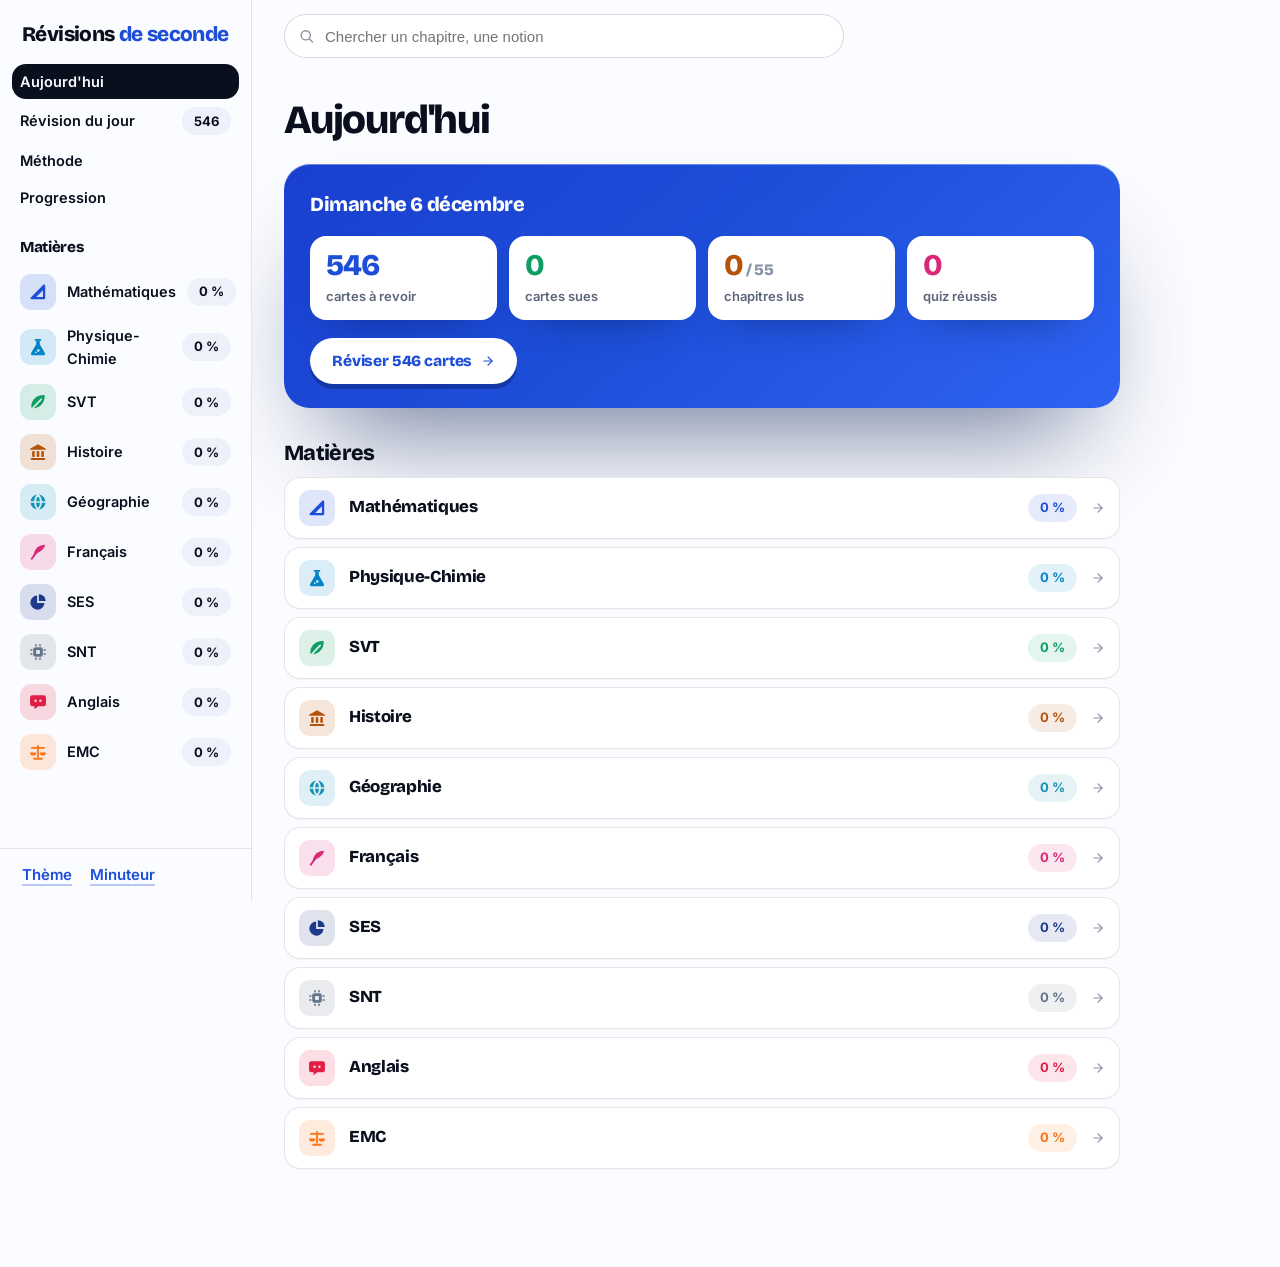
==== commit e24e320c: "Appliquer la direction artistique de memescanner Papier et encre, une couleur par matière sur pastil" ====
--- a/index.html
+++ b/index.html
@@ -1,362 +1,60 @@
 <!doctype html>
-<html lang="en">
+<html lang="fr">
 <head>
 <meta charset="utf-8">
-<meta name="viewport" content="width=device-width,initial-scale=1">
-<title>Potion</title>
-<meta name="description" content="Clear calls, market research, tools and a community that helps you trade better and act faster. Crypto, memes, stocks, DeFi and prediction markets.">
-<link rel="icon" type="image/png" href="assets/img/potion-mark.png">
+<meta name="viewport" content="width=device-width, initial-scale=1">
+<title>Révisions de seconde</title>
+<meta name="description" content="Le programme de 2nde : cours, cartes à répétition espacée, quiz et exercices.">
+<link rel="icon" href="data:,">
 <link rel="preconnect" href="https://fonts.googleapis.com">
-<link rel="preconnect" href="https://fonts.gstatic.com" crossorigin>
-<link href="https://fonts.googleapis.com/css2?family=Bricolage+Grotesque:opsz,wght@12..96,800&family=Inter:wght@500;600;700;800&display=swap" rel="stylesheet">
-<link rel="stylesheet" href="assets/css/potion.css">
+<link href="https://fonts.googleapis.com/css2?family=Bricolage+Grotesque:wght@700;800&family=Inter:wght@400;500;600;700;800&display=swap" rel="stylesheet">
+<link rel="stylesheet" href="css/style.css">
 </head>
 <body>
-
-<svg width="0" height="0" style="position:absolute" aria-hidden="true"><defs>
-  <symbol id="i-arrow" viewBox="0 0 24 24"><path d="M5 12h14M13 6l6 6-6 6"/></symbol>
-  <symbol id="i-bell" viewBox="0 0 24 24"><path d="M6 16V11a6 6 0 0 1 12 0v5l1.5 2h-15z"/><path d="M10 20.5a2 2 0 0 0 4 0"/></symbol>
-  <symbol id="i-bars" viewBox="0 0 24 24"><path d="M4 20V10M10 20V4M16 20v-7M22 20H2"/></symbol>
-  <symbol id="i-line" viewBox="0 0 24 24"><path d="M3 17l5.5-6 4 3.5L21 7"/><path d="M15 7h6v6"/></symbol>
-  <symbol id="i-book" viewBox="0 0 24 24"><path d="M4 5.5A2.5 2.5 0 0 1 6.5 3H20v15H6.5A2.5 2.5 0 0 0 4 20.5z"/><path d="M4 20.5A2.5 2.5 0 0 1 6.5 18H20"/></symbol>
-  <symbol id="i-bolt" viewBox="0 0 24 24"><path d="M13 2 4 14h7l-1 8 9-12h-7z"/></symbol>
-  <symbol id="i-chat" viewBox="0 0 24 24"><path d="M4 5.5A2.5 2.5 0 0 1 6.5 3h11A2.5 2.5 0 0 1 20 5.5v8a2.5 2.5 0 0 1-2.5 2.5H10l-5 4z"/></symbol>
-  <symbol id="i-clock" viewBox="0 0 24 24"><circle cx="12" cy="12" r="8.5"/><path d="M12 7.5V12l3 2"/></symbol>
-  <symbol id="i-miss" viewBox="0 0 24 24"><circle cx="12" cy="12" r="8.5"/><path d="M6 6l12 12"/></symbol>
-  <symbol id="i-clip" viewBox="0 0 24 24"><rect x="5" y="4.5" width="14" height="16" rx="2.5"/><path d="M9 4.5V3h6v1.5M9 13l2 2 4-4"/></symbol>
-  <symbol id="i-loop" viewBox="0 0 24 24"><path d="M4 12a8 8 0 0 1 13.7-5.6L20 8.5M20 4v4.5h-4.5"/><path d="M20 12a8 8 0 0 1-13.7 5.6L4 15.5M4 20v-4.5h4.5"/></symbol>
-  <symbol id="i-check" viewBox="0 0 24 24"><path d="M5 12.5l4.5 4.5L19 7.5"/></symbol>
-  <symbol id="i-lock" viewBox="0 0 24 24"><rect x="5" y="10.5" width="14" height="10" rx="2.5"/><path d="M8 10.5V7.5a4 4 0 0 1 8 0v3"/></symbol>
-  <symbol id="i-shield" viewBox="0 0 24 24"><path d="M12 3l7.5 3v6c0 4.5-3 7.5-7.5 9-4.5-1.5-7.5-4.5-7.5-9V6z"/><path d="M9 12l2 2 4-4"/></symbol>
-  <symbol id="i-rocket" viewBox="0 0 24 24"><path d="M14 4c3 0 6 3 6 6-2 4-6 7-10 8l-4-4c1-4 4-8 8-10z"/><path d="M6 14l-2.5 1 1.5 4 4-.5"/><circle cx="14" cy="10" r="1.5" fill="currentColor"/></symbol>
-  <symbol id="i-map" viewBox="0 0 24 24"><path d="M3.5 6.5l5.5-2 6 2 5.5-2v13l-5.5 2-6-2-5.5 2z"/><path d="M9 4.5v13M15 6.5v13"/></symbol>
-  <symbol id="i-vault" viewBox="0 0 24 24"><rect x="3.5" y="4.5" width="17" height="15" rx="2.5"/><circle cx="12" cy="12" r="3.5"/><path d="M12 10.5V12l1 1M7 19.5v1.5M17 19.5v1.5"/></symbol>
-  <symbol id="i-play" viewBox="0 0 24 24"><circle cx="12" cy="12" r="8.5"/><path d="M10 9l5 3-5 3z" fill="currentColor"/></symbol>
-  <symbol id="i-tools" viewBox="0 0 24 24"><path d="M14.5 6.5a3.5 3.5 0 0 0 4.3 4.3L21 13l-3 3-2.2-2.2a3.5 3.5 0 0 0-4.3-4.3L9.5 7.5l3-3z"/><path d="M11 13l-7 7 1 1 7-7"/></symbol>
-  <symbol id="i-dash" viewBox="0 0 24 24"><rect x="3.5" y="3.5" width="7" height="7" rx="2"/><rect x="13.5" y="3.5" width="7" height="7" rx="2"/><rect x="3.5" y="13.5" width="7" height="7" rx="2"/><rect x="13.5" y="13.5" width="7" height="7" rx="2"/></symbol>
-  <symbol id="i-send" viewBox="0 0 24 24"><path d="M21 3 10 14M21 3l-7 18-4-7-7-4z"/></symbol>
-  <symbol id="i-menu" viewBox="0 0 24 24"><path d="M4 7h16M4 12h16M4 17h16"/></symbol>
-  <symbol id="i-users" viewBox="0 0 24 24"><circle cx="9" cy="8.5" r="3.5"/><path d="M2.5 20a6.5 6.5 0 0 1 13 0"/><path d="M16 5.5a3.5 3.5 0 0 1 0 6M21.5 20a6.5 6.5 0 0 0-5-6.3"/></symbol>
-  <symbol id="i-mail" viewBox="0 0 24 24"><rect x="3.5" y="5.5" width="17" height="13" rx="2.5"/><path d="M4 7l8 6 8-6"/></symbol>
-  <symbol id="i-target" viewBox="0 0 24 24"><circle cx="12" cy="12" r="7.5"/><path d="M12 2.5v4M12 17.5v4M2.5 12h4M17.5 12h4"/><circle cx="12" cy="12" r="1.7" fill="currentColor"/></symbol>
-  <symbol id="i-x" viewBox="0 0 24 24"><path d="M17.5 3h3.3l-7.3 8.3L22 21h-6.7l-5.2-6.8L4 21H.8l7.8-8.9L.4 3h6.9l4.7 6.2zM16.3 19.1h1.8L6.8 4.8H4.9z"/></symbol>
-  <symbol id="i-discord" viewBox="0 0 24 24"><path d="M19.6 5.4A17 17 0 0 0 15.4 4l-.5 1a15.8 15.8 0 0 0-5.8 0l-.5-1a17 17 0 0 0-4.2 1.4C1.7 9.4 1 13.3 1.4 17.1A17 17 0 0 0 6.6 19.7l1.1-1.8c-.6-.2-1.2-.5-1.7-.8l.4-.3a12.2 12.2 0 0 0 11.2 0l.4.3c-.5.3-1.1.6-1.7.8l1.1 1.8a17 17 0 0 0 5.2-2.6c.5-4.4-.8-8.3-3-11.7zM8.7 14.8c-1 0-1.9-1-1.9-2.1s.8-2.1 1.9-2.1 1.9 1 1.9 2.1-.8 2.1-1.9 2.1zm6.6 0c-1 0-1.9-1-1.9-2.1s.8-2.1 1.9-2.1 1.9 1 1.9 2.1-.8 2.1-1.9 2.1z"/></symbol>
-  <symbol id="m-sol" viewBox="0 0 24 24"><path d="M5.3 15.4h13.4a.5.5 0 0 1 .35.85l-2.7 2.7a.5.5 0 0 1-.35.15H2.6a.5.5 0 0 1-.35-.85l2.7-2.7a.5.5 0 0 1 .35-.15zM5.3 4.9h13.4a.5.5 0 0 1 .35.85l-2.7 2.7a.5.5 0 0 1-.35.15H2.6a.5.5 0 0 1-.35-.85l2.7-2.7a.5.5 0 0 1 .35-.15zM18.7 10.15H5.3a.5.5 0 0 0-.35.85l2.7 2.7a.5.5 0 0 0 .35.15h13.4a.5.5 0 0 0 .35-.85l-2.7-2.7a.5.5 0 0 0-.35-.15z"/></symbol>
-  <symbol id="m-btc" viewBox="0 0 24 24"><path fill-rule="evenodd" d="M8 4.5h5.4a3.3 3.3 0 0 1 1.6 6.2 3.6 3.6 0 0 1-1.3 6.8H8zm2.5 2.3v3.2h2.7a1.6 1.6 0 0 0 0-3.2zm0 5.5v3h3.1a1.5 1.5 0 0 0 0-3z"/><path d="M10.3 2h1.8v2.5h-1.8zM13 2h1.8v2.5H13zM10.3 17.5h1.8V22h-1.8zM13 17.5h1.8V22H13z"/></symbol>
-  <symbol id="m-eth" viewBox="0 0 24 24"><path d="M12 2.5 5.5 12.8 12 16.7l6.5-3.9z"/><path d="M12 18.1 5.5 14.3 12 22l6.5-7.7z" opacity=".75"/></symbol>
-  <symbol id="m-stk" viewBox="0 0 24 24"><rect x="5" y="7" width="4.4" height="8.5" rx="1"/><rect x="6.6" y="3" width="1.2" height="4.5"/><rect x="6.6" y="15" width="1.2" height="6"/><rect x="14.6" y="9.5" width="4.4" height="6.5" rx="1"/><rect x="16.2" y="5" width="1.2" height="5"/><rect x="16.2" y="15.5" width="1.2" height="5"/></symbol>
-  <symbol id="m-defi" viewBox="0 0 24 24"><path d="M12 2.5c3.6 4.5 6.2 7.8 6.2 11.2a6.2 6.2 0 0 1-12.4 0c0-3.4 2.6-6.7 6.2-11.2z"/></symbol>
-  <symbol id="m-pred" viewBox="0 0 24 24"><circle cx="7.5" cy="7.5" r="2.8"/><circle cx="16.5" cy="16.5" r="2.8"/><rect x="10.9" y="3" width="2.2" height="18" rx="1.1" transform="rotate(32 12 12)"/></symbol>
-</defs></svg>
-
-<i class="cur" aria-hidden="true"></i><i class="cur-ring" aria-hidden="true"></i>
-<i class="progress" id="progress" aria-hidden="true"></i>
-
-<header class="nav" id="nav">
-  <div class="wrap">
-    <a class="logo" href="#top" aria-label="Potion"><img src="assets/img/potion-mark.png" alt="" width="30" height="33">potion</a>
-    <nav class="nav-links" id="navLinks">
-      <a href="#performance">Performance</a>
-      <a href="#process">Process</a>
-      <a href="#results">Results</a>
-      <a href="#pricing">Pricing</a>
-    </nav>
-    <div class="nav-cta">
-      <a class="btn btn-plaque btn-sm" href="#pricing">Try 14 days <span>risk free</span></a>
-      <button class="burger" id="burger" aria-label="Menu" aria-expanded="false"><svg class="ic"><use href="#i-menu"/></svg></button>
+<div class="app">
+  <aside class="sidebar" id="sidebar">
+    <a class="brand" href="#/">Révisions <span>de seconde</span></a>
+    <nav class="nav" id="nav"></nav>
+    <div class="sidebar-foot">
+      <button class="lnk" id="themeBtn">Thème</button>
+      <button class="lnk" id="pomoBtn">Minuteur</button>
     </div>
-  </div>
-</header>
-
-<main id="top">
-
-<!-- ========== HERO ========== -->
-<section class="hero" id="hero">
-  <div class="hero-bg" id="heroBg"></div>
-  <div class="hero-grid"></div>
-  <img class="hero-glyph" src="assets/img/potion-glyph.png" alt="" aria-hidden="true">
-  <div class="wrap">
-    <div>
-      <h1 class="hero-t">
-        <span class="l1"><span class="swap" id="heroSwap"><i>Crypto</i></span></span>
-        <span class="l1">markets</span>
-        <span class="l2">made simple.</span>
-      </h1>
-      <div class="hero-actions">
-        <a class="btn btn-plaque btn-lg magnet" href="#pricing">Try 14 days risk free <svg class="ic arrow"><use href="#i-arrow"/></svg></a>
-        <a class="btn btn-ghost btn-lg" href="#performance">See the numbers</a>
+  </aside>
+  <div class="main">
+    <header class="topbar">
+      <button class="burger" id="burger" aria-label="Menu"><svg viewBox="0 0 24 24"><path d="M4 7h16M4 12h16M4 17h16"/></svg></button>
+      <div class="search" id="searchWrap">
+        <svg class="search-ico" viewBox="0 0 24 24"><circle cx="11" cy="11" r="6.5"/><path d="m16 16 4.5 4.5"/></svg>
+        <input id="search" type="search" placeholder="Chercher un chapitre, une notion" autocomplete="off" aria-label="Recherche">
+        <div class="search-results" id="searchResults"></div>
       </div>
-    </div>
-    <div class="hero-stack" id="heroStack">
-      <div class="msg msg-1 tilt">
-        <div class="msg-h"><span class="pdp app"><i><img src="assets/img/potion-mark.png" alt=""></i></span><b>Potion Alpha</b><span>now</span></div>
-        <p>Get <strong>clear calls</strong>, market research, tools, and a community that helps you <strong>trade better</strong>, and act faster.</p>
-      </div>
-      <div class="msg msg-2 tilt">
-        <div class="msg-h"><span class="pdp"><img src="assets/img/avatars/shaman.png" alt=""></span><b>@Shaman</b><span>SPCE</span></div>
-        <div class="msg-row"><span class="chip"><span class="coin xs stk" style="box-shadow:none"><svg><use href="#m-stk"/></svg></span>Stocks</span><span class="chip">3.24 to 5.49</span><span class="big">+$25,045</span></div>
-      </div>
-      <div class="msg msg-3 tilt">
-        <div class="msg-h"><span class="pi md r"><svg class="ic"><use href="#i-book"/></svg></span><b>Fresh market report</b><span>Monday</span></div>
-        <p>The weekly newsletter is in your inbox before the open.</p>
-      </div>
-    </div>
-  </div>
-  <a class="scroll-cue" href="#performance" aria-label="Scroll"></a>
-</section>
-
-<div class="ticker" aria-hidden="true">
-  <div class="ticker-track" id="ticker">
-    <span class="tk"><span class="coin btc"><svg><use href="#m-btc"/></svg></span>Crypto &amp; Futures</span>
-    <span class="tk"><span class="coin stk"><svg><use href="#m-stk"/></svg></span>Stocks &amp; Options</span>
-    <span class="tk"><span class="coin sol"><svg><use href="#m-sol"/></svg></span>Meme coins</span>
-    <span class="tk"><span class="coin defi"><svg><use href="#m-defi"/></svg></span>DeFi</span>
-    <span class="tk"><span class="coin pred"><svg><use href="#m-pred"/></svg></span>Prediction markets</span>
-    <span class="tk"><span class="coin eth"><svg><use href="#m-eth"/></svg></span>Perps</span>
+    </header>
+    <main id="view" class="view"></main>
   </div>
 </div>
+<div id="pomo" class="pomo hidden">
+  <div class="pomo-time" id="pomoTime">25:00</div>
+  <div class="pomo-label" id="pomoLabel">Travail</div>
+  <div class="pomo-actions">
+    <button class="plaque" id="pomoStart">Démarrer</button>
+    <button class="lnk" id="pomoReset">Remettre à zéro</button>
+    <button class="rond" id="pomoClose" aria-label="Fermer"><svg viewBox="0 0 24 24"><path d="M6 6l12 12M18 6 6 18"/></svg></button>
+  </div>
+</div>
+<div id="toast" class="toast"></div>
 
-<!-- ========== PERFORMANCE ========== -->
-<section id="performance" class="sec-alt">
-  <div class="wrap">
-    <h2 class="t2 rv"><b>71.07%</b> win rate. <em>1,372 trades.</em></h2>
-    <div class="board wr-board rv" data-d="1" id="wrBoard">
-      <div class="wr-left">
-        <div class="wr-num" id="wrNum" role="button" tabindex="0" aria-label="Replay the win rate">0<small>%</small></div>
-        <div class="wr-tally" id="wrTally" aria-label="137 green days against 26 red days"></div>
-        <div class="wr-plates">
-          <span class="plate"><span class="pi sm r green"><svg class="ic"><use href="#i-line"/></svg></span><b class="g" data-count="137">0</b><span>green days</span></span>
-          <span class="plate"><span class="pi sm r red"><svg class="ic"><use href="#i-bars"/></svg></span><b class="rd" data-count="26">0</b><span>red days</span></span>
-          <span class="plate"><span class="pi sm r"><svg class="ic"><use href="#i-bolt"/></svg></span><b data-count="1372">0</b><span>trades</span></span>
-        </div>
-      </div>
-      <div class="wr-chart">
-        <div class="card">
-          <div class="ch-head">
-            <div><b>Perps signals</b> <span>Sep 2025 to Apr 2026</span></div>
-            <div class="switch" id="chSwitch">
-              <i class="thumb"></i>
-              <button class="on" data-ch="daily"><span class="pi"><svg class="ic"><use href="#i-bars"/></svg></span>Daily P&amp;L</button>
-              <button data-ch="cum"><span class="pi"><svg class="ic"><use href="#i-line"/></svg></span>Cumulative</button>
-            </div>
-          </div>
-          <div class="ch-img tilt" id="chImg">
-            <img src="assets/img/pnl-daily.png" alt="Daily profit and loss, September to February: mostly green bars, a few small red ones" data-ch="daily">
-            <img src="assets/img/pnl-cumulative.png" alt="Cumulative profit and loss, September to April: a curve that keeps climbing" data-ch="cum">
-            <i class="scan" id="chScan"></i>
-          </div>
-        </div>
-      </div>
-    </div>
-  </div>
-</section>
-
-<!-- ========== PROCESS ========== -->
-<section id="process">
-  <div class="wrap pr-grid">
-    <div class="pr-left">
-      <h2 class="t2 rv">The Potion <em>Process.</em></h2>
-      <ol class="road" id="road">
-        <li class="rd on" data-step="1"><i>1</i><b>Stay informed</b></li>
-        <li class="rd" data-step="2"><i>2</i><b>Get notified</b></li>
-        <li class="rd" data-step="3"><i>3</i><b>Execute</b></li>
-        <li class="rd" data-step="4"><i>4</i><b>Be in the room</b></li>
-      </ol>
-    </div>
-    <div class="pr-scenes">
-
-      <article class="board scene rv" data-step="1" id="scene1">
-        <div class="scene-txt">
-          <span class="pi lg"><svg class="ic"><use href="#i-book"/></svg></span>
-          <h3>Stay informed.</h3>
-          <p>Monday morning: the weekly market newsletter. First of the month: the macro report. You read the plan before the market opens.</p>
-          <div class="switch" id="rpSwitch" style="margin-top:1.1rem">
-            <i class="thumb"></i>
-            <button class="on" data-rp="week"><span class="pi"><svg class="ic"><use href="#i-mail"/></svg></span>Weekly</button>
-            <button data-rp="month"><span class="pi"><svg class="ic"><use href="#i-book"/></svg></span>Monthly</button>
-          </div>
-        </div>
-        <div class="scene-obj">
-          <div class="inbox" id="inbox">
-            <div class="cal" id="cal"></div>
-            <div class="toast" id="rpToast"><span class="app"><img src="assets/img/potion-mark.png" alt=""></span><span><b>Potion Alpha</b><small>Fresh market report awaits you</small></span><em>now</em></div>
-            <div class="doc" id="rpDoc">
-              <div class="dh"><span class="pdp"><img src="assets/img/potion-mark.png" alt=""></span><b id="rpTitle">Weekly Market Newsletter</b><span id="rpDate">Monday</span></div>
-              <div class="dl"><i></i><i></i><i></i><i></i></div>
-              <div class="dsp"><svg viewBox="0 0 300 54" preserveAspectRatio="none"><path class="area" id="rpArea" d="M0 50 L0 50 Z"/><path id="rpLine" d="M0 44 C 30 40, 50 46, 80 34 S 130 30, 160 22 S 220 26, 250 14 S 285 10, 300 6"/></svg></div>
-            </div>
-          </div>
-        </div>
-      </article>
-
-      <article class="board scene rv" data-step="2" id="scene2">
-        <div class="scene-txt">
-          <span class="pi lg"><svg class="ic"><use href="#i-bell"/></svg></span>
-          <h3>Notified in real time.</h3>
-          <p>A trade opens, hits a target or closes: the dashboard updates and your phone buzzes. You never refresh a chart to find out.</p>
-        </div>
-        <div class="scene-obj">
-          <div class="dash" id="dash">
-            <div class="dash-h"><b>Active trades</b><button class="tog on" id="ntfTog" aria-pressed="true">Notifications <i></i></button></div>
-            <div class="ntf-strip"><div class="ntf-stack" id="ntfStack"></div></div>
-            <div class="trade" data-t="hype"><span class="pi md r"><svg class="ic"><use href="#i-line"/></svg></span><span class="nm">$HYPE <span>Perps · long from 47.37</span></span><span class="chip st">Open</span><span class="pnl">0.0%</span></div>
-            <div class="trade" data-t="lit"><span class="pi md r"><svg class="ic"><use href="#i-line"/></svg></span><span class="nm">$LIT <span>Perps · long from 1.15</span></span><span class="chip st">Open</span><span class="pnl">0.0%</span></div>
-            <div class="trade" data-t="spce"><span class="coin stk sm"><svg><use href="#m-stk"/></svg></span><span class="nm">$SPCE <span>Stocks · from 3.24</span></span><span class="chip st">Open</span><span class="pnl">0.0%</span></div>
-          </div>
-        </div>
-      </article>
-
-      <article class="board scene rv" data-step="3" id="scene3">
-        <div class="scene-txt">
-          <span class="pi lg"><svg class="ic"><use href="#i-bolt"/></svg></span>
-          <h3>Execute in one click.</h3>
-          <p>The call comes with entry, targets and stop. You pick a size and press the button: the order leaves from the Potion platform.</p>
-        </div>
-        <div class="scene-obj">
-          <div class="ticket" id="ticket">
-            <div class="ticket-h"><span class="pi lg r"><svg class="ic"><use href="#i-line"/></svg></span><span class="nm">$HYPE <span>Perps · called in Potion</span></span><span class="px">47.37 <span>entry</span></span></div>
-            <div class="switch" id="sideSwitch">
-              <i class="thumb"></i>
-              <button class="on" data-side="long">Long</button>
-              <button data-side="short">Short</button>
-            </div>
-            <div class="sizes" id="sizes"><button data-size="100">$100</button><button class="on" data-size="500">$500</button><button data-size="1000">$1,000</button></div>
-            <button class="btn btn-plaque magnet" id="execBtn">Execute <svg class="ic arrow"><use href="#i-arrow"/></svg></button>
-            <div class="pos" id="pos"><span class="pi md r green"><svg class="ic"><use href="#i-check"/></svg></span><span class="nm">$HYPE long filled <span>47.37 in, 61.19 out, as called</span></span><span class="pnl" id="posPnl">+$0 <span>+30.6%</span></span></div>
-          </div>
-        </div>
-      </article>
-
-      <article class="board scene rv" data-step="4" id="scene4">
-        <div class="scene-txt">
-          <span class="pi lg"><svg class="ic"><use href="#i-chat"/></svg></span>
-          <h3>Be in the room.</h3>
-          <p>A call drops, the room reacts, you watch the whole move as it happens. Nothing to catch up on, nothing to chase.</p>
-        </div>
-        <div class="scene-obj">
-          <div class="room" id="room">
-            <div class="room-h"><span class="pi md r"><svg class="ic fill"><use href="#i-discord"/></svg></span><b>potion-alpha</b><span class="plate"><span class="pi xs r"><svg class="ic"><use href="#i-users"/></svg></span><b data-count="108000">0</b><span>members</span></span></div>
-            <div class="room-f" id="roomFeed"></div>
-            <form class="room-in" id="roomForm"><input id="roomInput" type="text" maxlength="90" placeholder="Say something" autocomplete="off"><button type="submit" aria-label="Send"><svg class="ic"><use href="#i-send"/></svg></button></form>
-          </div>
-        </div>
-      </article>
-
-    </div>
-  </div>
-</section>
-
-<!-- ========== RESULTS ========== -->
-<section id="results" class="sec-alt">
-  <div class="wrap">
-    <h2 class="t2 rv" id="rsTitle"><b>+$96,500</b> <em>on a World Cup memecoin.</em></h2>
-    <div class="board rs-board rv" data-d="1" id="rsBoard">
-      <div class="rs-main">
-        <div class="rs-id"><span class="pdp lg" id="rsPdp"><img src="assets/img/avatars/gas.png" alt=""></span><div><b id="rsName">@gas</b><span class="chip" id="rsChip">Memes</span></div></div>
-        <p class="rs-quote" id="rsQuote"></p>
-        <div class="rs-pnl" id="rsPnl">+$0</div>
-      </div>
-      <div class="rs-rail" id="rsRail"></div>
-    </div>
-    <div class="rs-marq rv" data-d="2"><div class="rs-track" id="rsTrack"></div></div>
-  </div>
-</section>
-
-<!-- ========== OFFER ========== -->
-<section id="pricing">
-  <div class="wrap">
-    <h2 class="t2 rv">Without Potion, you chase. <em>With Potion, you're early.</em></h2>
-    <div class="of-grid">
-      <aside class="before rv" id="before">
-        <div class="hd"><b>Without Potion</b><span class="chip off">Before</span></div>
-        <div class="price">$0 <span>and no edge</span></div>
-        <div class="rows">
-          <div class="row" data-k="notify" tabindex="0"><span class="pi sm r off"><svg class="ic"><use href="#i-clock"/></svg></span><span><span class="tt"><b>Late to the trade</b><span class="chip off"><svg class="ic"><use href="#i-lock"/></svg>Alpha</span></span><span>You see the move once it is on your timeline.</span></span></div>
-          <div class="row" data-k="research" tabindex="0"><span class="pi sm r off"><svg class="ic"><use href="#i-miss"/></svg></span><span><span class="tt"><b>Missed the entry</b><span class="chip off"><svg class="ic"><use href="#i-lock"/></svg>Alpha</span></span><span>No level to buy at, so you buy the top.</span></span></div>
-          <div class="row" data-k="reports" tabindex="0"><span class="pi sm r off"><svg class="ic"><use href="#i-clip"/></svg></span><span><span class="tt"><b>No plan</b><span class="chip off"><svg class="ic"><use href="#i-lock"/></svg>Alpha</span></span><span>No targets, no stop, no size.</span><span class="bar"><i></i></span></span></div>
-          <div class="row" data-k="streams" tabindex="0"><span class="pi sm r off"><svg class="ic"><use href="#i-loop"/></svg></span><span><span class="tt"><b>Roundtripping profits</b><span class="chip off"><svg class="ic"><use href="#i-lock"/></svg>Alpha</span></span><span>Up 40%, back to zero, nobody said sell.</span></span></div>
-          <div class="row" data-k="research" tabindex="0"><span class="pi sm r off"><svg class="ic"><use href="#i-target"/></svg></span><span><span class="tt"><b>One market</b><span class="chip off"><svg class="ic"><use href="#i-lock"/></svg>Alpha</span></span><span>Memes only, from Twitter.</span><span class="mk"><span class="coin sm sol"><svg><use href="#m-sol"/></svg></span><span class="none"><svg class="ic"><use href="#i-lock"/></svg></span><span class="none"><svg class="ic"><use href="#i-lock"/></svg></span><span class="none"><svg class="ic"><use href="#i-lock"/></svg></span><span class="none"><svg class="ic"><use href="#i-lock"/></svg></span></span></span></div>
-        </div>
-      </aside>
-
-      <div class="premium rv" data-d="1" id="premium">
-        <div class="hd"><b>Potion Alpha</b><span class="chip white"><svg class="ic"><use href="#i-bars"/></svg>Bear market discount</span></div>
-        <div class="pr"><span class="was">$799</span><span class="now"><small>$</small>599<span>/year</span></span></div>
-        <div class="tiles" id="tiles">
-          <div class="tile wide" data-k="research">
-            <div class="th"><span class="pi"><svg class="ic"><use href="#i-rocket"/></svg></span>Analysis &amp; research</div>
-            <div class="big"><i>5</i> markets, one team of analysts</div>
-            <div class="chips">
-              <span class="chip"><span class="coin sol"><svg><use href="#m-sol"/></svg></span>Memes</span>
-              <span class="chip"><span class="coin btc"><svg><use href="#m-btc"/></svg></span>Crypto &amp; Futures</span>
-              <span class="chip"><span class="coin stk"><svg><use href="#m-stk"/></svg></span>Stocks &amp; Options</span>
-              <span class="chip"><span class="coin defi"><svg><use href="#m-defi"/></svg></span>DeFi</span>
-              <span class="chip"><span class="coin pred"><svg><use href="#m-pred"/></svg></span>Prediction markets</span>
-            </div>
-            <p>Ready before the pump: every call comes with the why, the entry and the targets.</p>
-          </div>
-          <div class="tile" data-k="notify">
-            <div class="th"><span class="pi"><svg class="ic"><use href="#i-dash"/></svg></span>Potion Dashboard</div>
-            <div class="big">Tracking, alerts, <i>one-click</i> execution</div>
-            <div class="chips"><span class="chip">Trade tracking</span><span class="chip">Notifications</span><span class="chip x">Trade execution</span></div>
-            <p>Notified in real time: a trade changes, your phone buzzes.</p>
-          </div>
-          <div class="tile" data-k="reports">
-            <div class="th"><span class="pi"><svg class="ic"><use href="#i-book"/></svg></span>Market reports</div>
-            <div class="big"><i>Weekly</i> newsletter, <i>monthly</i> macro</div>
-            <div class="chips"><span class="chip">Every Monday</span><span class="chip">Every month</span></div>
-            <p>Real strategies: you know the plan before the week starts.</p>
-          </div>
-          <div class="tile" data-k="streams">
-            <div class="th"><span class="pi"><svg class="ic"><use href="#i-play"/></svg></span>Streams</div>
-            <div class="big"><i>Live</i> trading &amp; education</div>
-            <div class="chips"><span class="chip">Live trading</span><span class="chip">Education</span></div>
-            <p>Gains secured: you watch the exits, not only the entries.</p>
-          </div>
-          <div class="tile" data-k="tools">
-            <div class="th"><span class="pi"><svg class="ic"><use href="#i-tools"/></svg></span>Premium tools</div>
-            <div class="big">The paid tools, <i>free</i></div>
-            <div class="chips"><span class="chip">Wallet trackers</span><span class="chip">Scanners</span><span class="chip">CT influence</span></div>
-            <p>Included with Alpha, no second subscription.</p>
-          </div>
-        </div>
-        <div class="prem-foot">
-          <a class="btn btn-white btn-lg magnet" href="https://whop.com/checkout/plan_g76wMBXD6Gzbc" target="_blank" rel="noopener">Try 14 days risk free <svg class="ic arrow"><use href="#i-arrow"/></svg></a>
-        </div>
-        <div class="guar">
-          <div class="g"><span class="pi white"><svg class="ic"><use href="#i-shield"/></svg></span><span><b>14-day refund</b><span>Not for you? Full refund, no questions.</span></span></div>
-          <div class="g"><span class="pi white"><svg class="ic"><use href="#i-vault"/></svg></span><span><b>Profit guarantee</b><span>Follow the process and don't profit: full refund.</span></span></div>
-        </div>
-      </div>
-    </div>
-
-    <div class="memes rv" id="memes">
-      <span class="coin sol xl"><svg><use href="#m-sol"/></svg></span>
-      <div>
-        <div class="hd"><b>Potion Memes</b><span class="price">$50<span>/month</span></span></div>
-        <div class="ls" style="margin-top:.7rem">
-          <span class="chip">Live memecoin calls</span><span class="chip">Wallet trackers &amp; scanners</span><span class="chip">CT influence trackers</span><span class="chip">Daily memecoin stages</span><span class="chip">Priority 24/7 support</span>
-        </div>
-      </div>
-      <a class="btn btn-ghost" href="https://whop.com/checkout/plan_0xmFvty2g9e47" target="_blank" rel="noopener">Join Potion Memes</a>
-    </div>
-  </div>
-</section>
-
-</main>
-
-<footer>
-  <div class="wrap">
-    <div class="ft-top">
-      <a class="logo" href="#top"><img src="assets/img/potion-mark.png" alt="" width="30" height="33">potion</a>
-      <nav class="ft-links"><a href="https://www.potionalpha.com/refund-policy">Refund policy</a><a href="https://www.potionalpha.com/terms">Terms</a><a href="https://www.potionalpha.com/eula">EULA</a></nav>
-      <div class="soc"><a href="https://x.com/potionalpha" aria-label="Potion on X" target="_blank" rel="noopener"><svg class="ic fill"><use href="#i-x"/></svg></a><a href="https://discord.gg/potionalpha" aria-label="Potion on Discord" target="_blank" rel="noopener"><svg class="ic fill"><use href="#i-discord"/></svg></a></div>
-    </div>
-    <p class="ft-bot">© 2026 Potion LLC, Florida, USA. Trading involves risk. Member results are reported by members and are not a promise of future returns.</p>
-  </div>
-</footer>
-
-<script src="https://cdnjs.cloudflare.com/ajax/libs/gsap/3.12.5/gsap.min.js"></script>
-<script src="assets/js/potion.js"></script>
+<script src="js/data/maths.js"></script>
+<script src="js/data/physique.js"></script>
+<script src="js/data/svt.js"></script>
+<script src="js/data/histoire.js"></script>
+<script src="js/data/geo.js"></script>
+<script src="js/data/francais.js"></script>
+<script src="js/data/ses.js"></script>
+<script src="js/data/snt.js"></script>
+<script src="js/data/anglais.js"></script>
+<script src="js/data/emc.js"></script>
+<script src="js/data/methodes.js"></script>
+<script src="js/icons.js"></script>
+<script src="js/app.js"></script>
 </body>
 </html>
--- a/css/style.css
+++ b/css/style.css
@@ -0,0 +1,219 @@
+/* Révisions de seconde : papier, encre, une couleur par matière. Titres en Bricolage Grotesque, le reste en Inter. */
+:root{
+  --papier:#fbfcff; --carte:#ffffff; --encre:#0a0f1e; --texte2:#5b6478; --eteint:#8a93a8;
+  --filet:rgba(10,15,30,.1); --filet2:rgba(10,15,30,.15); --relief:#eef1f9; --relief2:#f3f5fa;
+  --bleu:#1d4ed8; --bleu2:#1a3fd0; --bleu3:#2e63f2;
+  --vert:#0e9e64; --rouge:#b91c1c; --rougefond:#fef2f2; --rougefilet:#fecdd3; --vertfond:#ecfdf5;
+  --ombre-tuile:0 18px 40px -26px rgba(5,18,60,.6); --ombre-carte:0 44px 90px -42px rgba(8,18,54,.42);
+  --titre:'Bricolage Grotesque','Inter',system-ui,sans-serif; --texte:'Inter',system-ui,-apple-system,Segoe UI,Roboto,sans-serif;
+  --c:#1d4ed8; --c2:#1a3fd0; --c3:#2e63f2; --c-encre:#fff;
+  --on-bg:#0a0f1e; --on-fg:#fbfcff;
+}
+:root[data-theme="dark"]{ --papier:#0b1020; --carte:#121828; --encre:#eef1f9; --texte2:#aab3c8; --eteint:#7f8aa3; --filet:rgba(255,255,255,.1); --filet2:rgba(255,255,255,.16); --relief:#1a2238; --relief2:#161d31; --rougefond:#2a1416; --rougefilet:#5a2328; --vertfond:#0f2a20; --ombre-tuile:0 18px 40px -26px rgba(0,0,0,.7); --ombre-carte:0 44px 90px -42px rgba(0,0,0,.8); --on-bg:#eef1f9; --on-fg:#0a0f1e }
+@media (prefers-color-scheme:dark){ :root:not([data-theme="light"]){ --papier:#0b1020; --carte:#121828; --encre:#eef1f9; --texte2:#aab3c8; --eteint:#7f8aa3; --filet:rgba(255,255,255,.1); --filet2:rgba(255,255,255,.16); --relief:#1a2238; --relief2:#161d31; --rougefond:#2a1416; --rougefilet:#5a2328; --vertfond:#0f2a20; --ombre-tuile:0 18px 40px -26px rgba(0,0,0,.7); --ombre-carte:0 44px 90px -42px rgba(0,0,0,.8); --on-bg:#eef1f9; --on-fg:#0a0f1e } }
+*{box-sizing:border-box}
+html,body{margin:0;height:100%}
+body{font-family:var(--texte);background:var(--papier);color:var(--encre);font-size:15px;line-height:1.6;-webkit-font-smoothing:antialiased}
+a{color:var(--bleu)}
+button{font-family:inherit;font-size:inherit;cursor:pointer;color:inherit}
+svg{display:block}
+.geste{width:14px;height:14px;fill:none;stroke:currentColor;stroke-width:2;stroke-linecap:round;stroke-linejoin:round}
+h1,h2,h3,.titre{font-family:var(--titre);font-weight:800;letter-spacing:-.03em;line-height:1.04;margin:0}
+h1{font-size:clamp(1.9rem,3.4vw,2.5rem)}
+h2{font-size:1.35rem;margin:34px 0 12px}
+h3{font-size:1.12rem;margin:24px 0 8px}
+p{margin:8px 0}
+
+/* ---------- Cadre ---------- */
+.app{display:flex;min-height:100vh}
+.sidebar{width:252px;flex:0 0 252px;border-right:1px solid var(--filet);display:flex;flex-direction:column;position:sticky;top:0;height:100vh;overflow-y:auto;background:var(--papier)}
+.brand{display:block;padding:24px 22px 12px;font-family:var(--titre);font-weight:800;font-size:1.3rem;letter-spacing:-.03em;color:var(--encre);text-decoration:none;line-height:1.05}
+.brand span{color:var(--bleu)}
+.nav{padding:4px 12px;flex:1}
+.nav a{display:flex;align-items:center;gap:11px;padding:6px 8px;border-radius:14px;color:var(--encre);text-decoration:none;font-weight:600;font-size:14.5px;margin:2px 0}
+.nav a:hover{background:var(--relief)}
+.nav a.active{background:var(--on-bg);color:var(--on-fg)}
+.nav .sep{font-family:var(--titre);font-weight:800;font-size:.95rem;letter-spacing:-.02em;color:var(--encre);padding:18px 8px 6px}
+.nav .pastille{width:36px;height:36px;border-radius:11px;display:grid;place-items:center;background:color-mix(in srgb,var(--c) 16%,transparent);color:var(--c);flex:none}
+.nav .pastille svg{width:18px;height:18px}
+.nav a.active .pastille{background:color-mix(in srgb,var(--c) 30%,var(--on-bg));color:color-mix(in srgb,var(--c) 60%,var(--on-fg))}
+.nav .chip{margin-left:auto}
+.nav a.active .chip{background:color-mix(in srgb,var(--on-fg) 16%,transparent);color:var(--on-fg)}
+.sidebar-foot{display:flex;gap:18px;padding:16px 22px;border-top:1px solid var(--filet)}
+.main{flex:1;min-width:0;display:flex;flex-direction:column}
+.topbar{display:flex;align-items:center;gap:14px;padding:14px 32px;position:sticky;top:0;z-index:20;background:var(--papier)}
+.burger{display:none;width:40px;height:40px;border-radius:50%;border:1.5px solid var(--filet2);background:var(--carte);place-items:center;padding:0}
+.burger svg{width:20px;height:20px;fill:none;stroke:currentColor;stroke-width:2;stroke-linecap:round}
+.search{position:relative;flex:1;max-width:560px}
+.search-ico{position:absolute;left:14px;top:50%;transform:translateY(-50%);width:17px;height:17px;fill:none;stroke:var(--eteint);stroke-width:2;stroke-linecap:round;pointer-events:none}
+.search input{width:100%;height:44px;padding:0 14px 0 40px;border-radius:999px;border:1.5px solid var(--filet2);background:var(--carte);color:var(--encre);font-size:15px;font-weight:500;outline:none;transition:border-color .15s,box-shadow .15s}
+.search input:focus{border-color:var(--bleu);box-shadow:0 0 0 4px rgba(29,78,216,.13)}
+.search-results{display:none;position:absolute;top:calc(100% + 8px);left:0;right:0;background:var(--carte);border:1px solid var(--filet);border-radius:18px;max-height:440px;overflow:auto;z-index:50;box-shadow:var(--ombre-carte);padding:6px}
+.search-results.open{display:block}
+.sr{display:flex;align-items:center;gap:12px;padding:9px 10px;cursor:pointer;border-radius:12px}
+.sr:hover,.sr.sel{background:var(--relief)}
+.sr .pastille{width:32px;height:32px;border-radius:50%;flex:none;display:grid;place-items:center;background:color-mix(in srgb,var(--c) 14%,transparent);color:var(--c)}
+.sr .pastille svg{width:16px;height:16px}
+.sr .t{min-width:0;flex:1}
+.sr b{display:block;font-weight:700;font-size:14.5px;white-space:nowrap;overflow:hidden;text-overflow:ellipsis}
+.sr small{display:block;color:var(--texte2);font-size:13px;white-space:nowrap;overflow:hidden;text-overflow:ellipsis}
+.sr mark{background:none;color:var(--bleu)}
+.sr .vide{padding:10px;color:var(--eteint);text-align:center}
+.view{padding:18px 32px 90px;max-width:900px;width:100%}
+
+/* ---------- Tête d'écran : le titre, et à droite les objets ---------- */
+.tete{display:flex;align-items:center;gap:14px;flex-wrap:wrap;margin:10px 0 22px}
+.tete h1{flex:1;min-width:200px;display:flex;align-items:center;gap:12px}
+.tete .droite{display:flex;gap:8px;align-items:center;flex-wrap:wrap}
+.piece{width:30px;height:30px;border-radius:50%;flex:none;display:inline-grid;place-items:center;color:#fff;background:linear-gradient(150deg,var(--c3),var(--c) 46%,var(--c2));box-shadow:inset 0 1.5px 0 rgba(255,255,255,.42),inset 0 -2.5px 0 rgba(0,0,0,.16),0 8px 18px -9px color-mix(in srgb,var(--c) 72%,transparent);position:relative;overflow:hidden}
+.piece::before{content:"";position:absolute;inset:0;border-radius:50%;background:radial-gradient(120% 85% at 28% 12%,rgba(255,255,255,.3),rgba(255,255,255,0) 58%)}
+.piece svg{width:50%;height:50%;position:relative;filter:drop-shadow(0 1px 1px rgba(0,0,0,.2))}
+.piece.g{width:44px;height:44px}
+
+/* ---------- Chips, plaques, pilules, ronds, liens ---------- */
+.chip{display:inline-flex;align-items:center;gap:6px;height:28px;padding:0 12px;border-radius:999px;background:var(--relief);color:var(--encre);font-size:13px;font-weight:700;white-space:nowrap}
+.chip.c{color:var(--c);background:color-mix(in srgb,var(--c) 11%,transparent)}
+.chip.vert{color:var(--vert);background:color-mix(in srgb,var(--vert) 12%,transparent)}
+.plaque{display:inline-flex;align-items:center;justify-content:center;gap:9px;height:46px;padding:0 22px;border:0;border-radius:999px;color:var(--c-encre);font-family:var(--titre);font-weight:800;font-size:15.5px;letter-spacing:-.01em;text-decoration:none;position:relative;overflow:hidden;background:linear-gradient(135deg,var(--c3) 0%,var(--c) 52%,var(--c2) 100%);box-shadow:inset 0 1.5px 0 rgba(255,255,255,.36),inset 0 -3px 0 rgba(0,0,0,.2),0 16px 28px -16px color-mix(in srgb,var(--c) 75%,transparent);transition:transform .15s,box-shadow .15s;white-space:nowrap}
+.plaque::after{content:"";position:absolute;top:0;bottom:0;width:40%;left:-60%;background:linear-gradient(100deg,transparent,rgba(255,255,255,.45),transparent);transform:skewX(-18deg)}
+.plaque:hover{transform:translateY(-2px)}
+.plaque:hover::after{animation:reflet .75s ease}
+.plaque:active{transform:translateY(1px);box-shadow:inset 0 1.5px 0 rgba(255,255,255,.36),inset 0 -1px 0 rgba(0,0,0,.2),0 10px 20px -14px color-mix(in srgb,var(--c) 75%,transparent)}
+.plaque .geste{transition:transform .2s}
+.plaque:hover .geste{transform:translateX(3px)}
+@keyframes reflet{to{left:130%}}
+.plaque.blanc{background:#fff;color:var(--bleu);box-shadow:0 5px 0 rgba(8,24,90,.38)}
+.plaque.blanc:active{transform:translateY(3px);box-shadow:0 2px 0 rgba(8,24,90,.38)}
+.fantome{display:inline-flex;align-items:center;justify-content:center;gap:8px;height:44px;padding:0 20px;border-radius:999px;border:1.5px solid var(--filet2);background:var(--carte);color:var(--encre);font-weight:700;font-size:14.5px;text-decoration:none;transition:transform .15s,border-color .15s;white-space:nowrap}
+.fantome:hover{border-color:var(--encre);transform:translateY(-1px)}
+.fantome:active{transform:translateY(1px)}
+.fantome .num{width:22px;height:22px;border-radius:50%;background:var(--relief);display:grid;place-items:center;font-size:12.5px;font-weight:800;color:var(--texte2)}
+.lnk{background:none;border:0;padding:0;color:var(--bleu);font-weight:600;text-decoration:underline;text-decoration-thickness:2px;text-decoration-color:rgba(29,78,216,.3);text-underline-offset:4px}
+.lnk:hover{text-decoration-color:var(--bleu)}
+.rond{width:28px;height:28px;border-radius:50%;border:1.5px solid var(--filet2);background:var(--relief);display:grid;place-items:center;padding:0;transition:transform .06s}
+.rond svg{width:14px;height:14px;fill:none;stroke:currentColor;stroke-width:2;stroke-linecap:round}
+.rond:hover{transform:translateY(-1px)}
+.rond:active{transform:scale(.9)}
+.actions{display:flex;gap:12px;flex-wrap:wrap;align-items:center;margin:22px 0 0}
+:focus-visible{outline:2px solid var(--bleu);outline-offset:3px}
+
+/* ---------- Le switch à aplat qui glisse ---------- */
+.switch{position:relative;display:inline-flex;gap:2px;padding:5px;border-radius:19px;background:var(--carte);border:1px solid var(--filet);margin:0 0 22px;max-width:100%;overflow-x:auto}
+.switch .aplat{position:absolute;top:5px;bottom:5px;left:0;width:0;border-radius:14px;background:linear-gradient(135deg,var(--c3),var(--c) 55%,var(--c2));box-shadow:inset 0 1.5px 0 rgba(255,255,255,.35),inset 0 -2.5px 0 rgba(0,0,0,.2);transition:left .5s cubic-bezier(.34,1.56,.64,1),width .5s cubic-bezier(.34,1.56,.64,1)}
+.switch button{position:relative;z-index:1;border:0;background:transparent;padding:0 16px;height:38px;border-radius:14px;font-weight:700;font-size:14px;color:var(--texte2);white-space:nowrap;transition:color .3s}
+.switch button.on{color:var(--c-encre)}
+.segment{display:inline-flex;gap:6px;flex-wrap:wrap;padding:5px;border-radius:999px;background:var(--relief)}
+.segment a{height:32px;padding:0 14px;border-radius:999px;display:inline-flex;align-items:center;font-weight:700;font-size:13.5px;color:var(--texte2);text-decoration:none}
+.segment a.on{background:var(--on-bg);color:var(--on-fg)}
+
+/* ---------- La planche du jour ---------- */
+.planche{border-radius:26px;padding:24px 26px;color:#fff;background:linear-gradient(140deg,#1a3fd0 0%,#1d4ed8 46%,#2e63f2 100%);box-shadow:inset 0 1px 0 rgba(255,255,255,.35),0 60px 110px -42px rgba(13,32,84,.62);margin-bottom:8px}
+.planche .date{font-family:var(--titre);font-weight:800;font-size:1.25rem;letter-spacing:-.02em;margin-bottom:16px}
+.tuiles{display:grid;grid-template-columns:repeat(4,1fr);gap:12px;margin-bottom:18px}
+.tuile{background:#fff;border-radius:16px;padding:14px 16px;color:var(--encre);box-shadow:0 18px 40px -26px rgba(5,18,60,.6);display:flex;flex-direction:column;gap:6px}
+.tuile .pastille{width:30px;height:30px;border-radius:10px;display:grid;place-items:center;background:color-mix(in srgb,var(--c) 12%,transparent);color:var(--c)}
+.tuile .pastille svg{width:17px;height:17px}
+.tuile .v{font-family:var(--titre);font-weight:800;font-size:30px;letter-spacing:-.03em;color:var(--c);line-height:1}
+.tuile .l{font-size:13px;font-weight:600;color:#5b6478}
+
+/* ---------- Listes ---------- */
+.ligne{display:flex;align-items:center;gap:14px;padding:12px 14px;border-radius:16px;background:var(--carte);border:1px solid var(--filet);text-decoration:none;color:var(--encre);margin:8px 0;transition:transform .15s,border-color .15s;box-shadow:0 1px 1px rgba(10,15,30,.03)}
+.ligne:hover{transform:translateY(-2px);border-color:color-mix(in srgb,var(--c) 45%,transparent)}
+.ligne:active{transform:translateY(1px)}
+.ligne .pastille{width:36px;height:36px;border-radius:11px;flex:none;display:grid;place-items:center;background:color-mix(in srgb,var(--c) 14%,transparent);color:var(--c)}
+.ligne .pastille svg{width:18px;height:18px}
+.ligne .num{width:30px;height:30px;border-radius:50%;flex:none;display:grid;place-items:center;background:var(--relief);font-family:var(--titre);font-weight:800;font-size:14px;color:var(--texte2)}
+.ligne .nom{flex:1;min-width:0;font-weight:700;font-size:15px}
+.ligne .nom.g{font-family:var(--titre);font-weight:800;font-size:1.05rem;letter-spacing:-.02em}
+.ligne .fleche{color:var(--eteint);flex:none}
+.ligne .fleche svg{width:14px;height:14px}
+.def{padding:12px 0;border-top:1px solid var(--filet)}
+.def:last-child{border-bottom:1px solid var(--filet)}
+.def b{font-family:var(--titre);font-weight:800;font-size:1.02rem;letter-spacing:-.02em}
+.def .ex{color:var(--texte2);font-size:14px;margin-top:3px}
+
+/* ---------- Cartes et contenu de cours ---------- */
+.carte{background:var(--carte);border:1px solid var(--filet);border-radius:22px;padding:26px 30px;box-shadow:var(--ombre-tuile)}
+.cours h4{font-family:var(--titre);font-weight:800;font-size:1.12rem;letter-spacing:-.02em;margin:26px 0 8px;color:var(--c)}
+.cours h4:first-child{margin-top:0}
+.cours ul{padding-left:22px;margin:6px 0}
+.cours li{margin:5px 0}
+.cours code,.def code,.exp code{font-family:ui-monospace,Menlo,Consolas,monospace;font-size:.92em;background:var(--relief);padding:1px 6px;border-radius:6px}
+.cours pre{font-family:ui-monospace,Menlo,Consolas,monospace;background:var(--relief);border-radius:14px;padding:14px 16px;overflow:auto;font-size:13.5px;line-height:1.55;margin:10px 0}
+.formule{background:var(--relief);border-radius:14px;padding:12px 16px;margin:10px 0;font-weight:700;font-size:15.5px}
+.note{border-radius:14px;padding:12px 16px;margin:12px 0;background:color-mix(in srgb,var(--c) 7%,var(--carte));border:1px solid color-mix(in srgb,var(--c) 22%,transparent)}
+.note .label{font-family:var(--titre);font-weight:800;font-size:.95rem;color:var(--c);margin-right:8px}
+.note.warn{background:var(--rougefond);border-color:var(--rougefilet)}
+.note.warn .label{color:var(--rouge)}
+.exo{padding:16px 0;border-top:1px solid var(--filet)}
+.exo:last-child{border-bottom:1px solid var(--filet)}
+.exo .num{display:inline-grid;place-items:center;width:28px;height:28px;border-radius:50%;background:var(--relief);font-family:var(--titre);font-weight:800;font-size:13px;margin-right:10px;vertical-align:middle;color:var(--texte2)}
+details{margin-top:10px}
+summary{cursor:pointer;color:var(--bleu);font-weight:700;list-style:none;display:inline-flex;align-items:center;gap:6px}
+summary::-webkit-details-marker{display:none}
+summary svg{transition:transform .2s}
+details[open] summary svg{transform:rotate(90deg)}
+.ressource{display:flex;align-items:center;gap:12px;padding:12px 14px;border-radius:14px;border:1px solid var(--filet);background:var(--carte);text-decoration:none;color:var(--encre);font-weight:700;margin:8px 0;transition:transform .15s}
+.ressource:hover{transform:translateY(-2px)}
+.ressource .geste{color:var(--eteint);margin-left:auto}
+.vide{text-align:center;color:var(--eteint);padding:48px 0;font-weight:600}
+
+/* ---------- Cartes de révision ---------- */
+.flash{max-width:640px}
+.flash-carte{background:var(--carte);border:1px solid var(--filet);border-radius:22px;padding:28px 30px;cursor:pointer;box-shadow:var(--ombre-tuile);transition:transform .15s}
+.flash-carte:hover{transform:translateY(-2px)}
+.flash-carte .q{font-family:var(--titre);font-weight:800;font-size:1.45rem;letter-spacing:-.025em;line-height:1.15}
+.flash-carte .a{margin-top:18px;padding-top:18px;border-top:1px solid var(--filet);font-size:15.5px}
+.flash-carte .a.hidden{display:none}
+.flash-carte .a .ex{color:var(--texte2);font-size:14px;margin-top:6px}
+.flash-rate{display:flex;gap:8px;margin-top:16px;flex-wrap:wrap}
+.flash-rate.hidden{visibility:hidden}
+
+/* ---------- Quiz ---------- */
+.quiz-q{font-family:var(--titre);font-weight:800;font-size:1.35rem;letter-spacing:-.025em;line-height:1.15;margin:0 0 16px}
+.choices{display:flex;flex-direction:column;gap:8px}
+.choice{text-align:left;padding:12px 16px;border-radius:14px;border:1.5px solid var(--filet);background:var(--carte);font-weight:600;font-size:15px;transition:transform .15s,border-color .15s}
+.choice:hover:not(:disabled){transform:translateY(-2px);border-color:var(--encre)}
+.choice.correct{border-color:var(--vert);background:var(--vertfond)}
+.choice.wrong{border-color:var(--rougefilet);background:var(--rougefond)}
+.choice:disabled{cursor:default}
+.exp{margin-top:14px;padding:12px 16px;background:var(--relief);border-radius:14px}
+textarea{width:100%;min-height:200px;border-radius:16px;border:1.5px solid var(--filet2);background:var(--carte);color:var(--encre);padding:14px 16px;font:inherit;font-size:15px;line-height:1.55;resize:vertical}
+textarea:focus{outline:none;border-color:var(--bleu);box-shadow:0 0 0 4px rgba(29,78,216,.13)}
+
+/* ---------- Progression ---------- */
+.grille{display:grid;grid-template-columns:repeat(auto-fill,minmax(200px,1fr));gap:12px}
+.tuile-m{background:var(--carte);border:1px solid var(--filet);border-radius:18px;padding:16px 18px;text-decoration:none;color:var(--encre);display:flex;flex-direction:column;gap:8px;transition:transform .15s;box-shadow:var(--ombre-tuile)}
+.tuile-m:hover{transform:translateY(-2px)}
+.tuile-m .haut{display:flex;align-items:center;gap:10px;font-weight:700;font-size:14px}
+.tuile-m .pastille{width:30px;height:30px;border-radius:10px;display:grid;place-items:center;background:color-mix(in srgb,var(--c) 12%,transparent);color:var(--c)}
+.tuile-m .pastille svg{width:17px;height:17px}
+.tuile-m .v{font-family:var(--titre);font-weight:800;font-size:30px;letter-spacing:-.03em;color:var(--c);line-height:1}
+.barre{height:5px;border-radius:3px;background:var(--relief)}
+.barre i{display:block;height:100%;border-radius:3px;background:var(--c)}
+
+/* ---------- Minuteur, toast ---------- */
+.pomo{position:fixed;right:28px;bottom:28px;background:var(--carte);border:1px solid var(--filet);border-radius:22px;padding:20px 22px;z-index:60;min-width:240px;box-shadow:var(--ombre-carte)}
+.pomo.hidden{display:none}
+.pomo-time{font-family:var(--titre);font-weight:800;font-size:44px;letter-spacing:-.04em;line-height:1}
+.pomo-label{color:var(--texte2);font-size:13.5px;font-weight:600;margin:4px 0 14px}
+.pomo-actions{display:flex;gap:14px;align-items:center}
+.pomo-actions .rond{margin-left:auto}
+.toast{position:fixed;left:50%;bottom:28px;transform:translateX(-50%) translateY(10px);background:var(--on-bg);color:var(--on-fg);padding:9px 16px;border-radius:999px;font-size:13.5px;font-weight:700;opacity:0;transition:.2s;z-index:100;pointer-events:none}
+.toast.show{opacity:1;transform:translateX(-50%)}
+.kbd{display:inline-grid;place-items:center;width:22px;height:22px;border-radius:50%;background:var(--relief);font-size:12.5px;font-weight:800;color:var(--texte2)}
+sub{font-size:.75em}
+@media (prefers-reduced-motion:reduce){*{transition:none!important;animation:none!important}}
+@media (max-width:1020px){.tuiles{grid-template-columns:repeat(2,1fr)}}
+@media (max-width:900px){
+  .sidebar{position:fixed;left:-270px;z-index:40;transition:left .2s;box-shadow:var(--ombre-carte)}
+  .sidebar.open{left:0}
+  .burger{display:grid}
+  .view{padding:12px 16px 90px}
+  .topbar{padding:12px 16px}
+  .carte{padding:20px 18px}
+  .planche{padding:18px}
+  .plaque,.fantome{width:100%}
+  .tete .droite{width:100%}
+}
+@media (max-width:440px){.tuiles{grid-template-columns:1fr}}
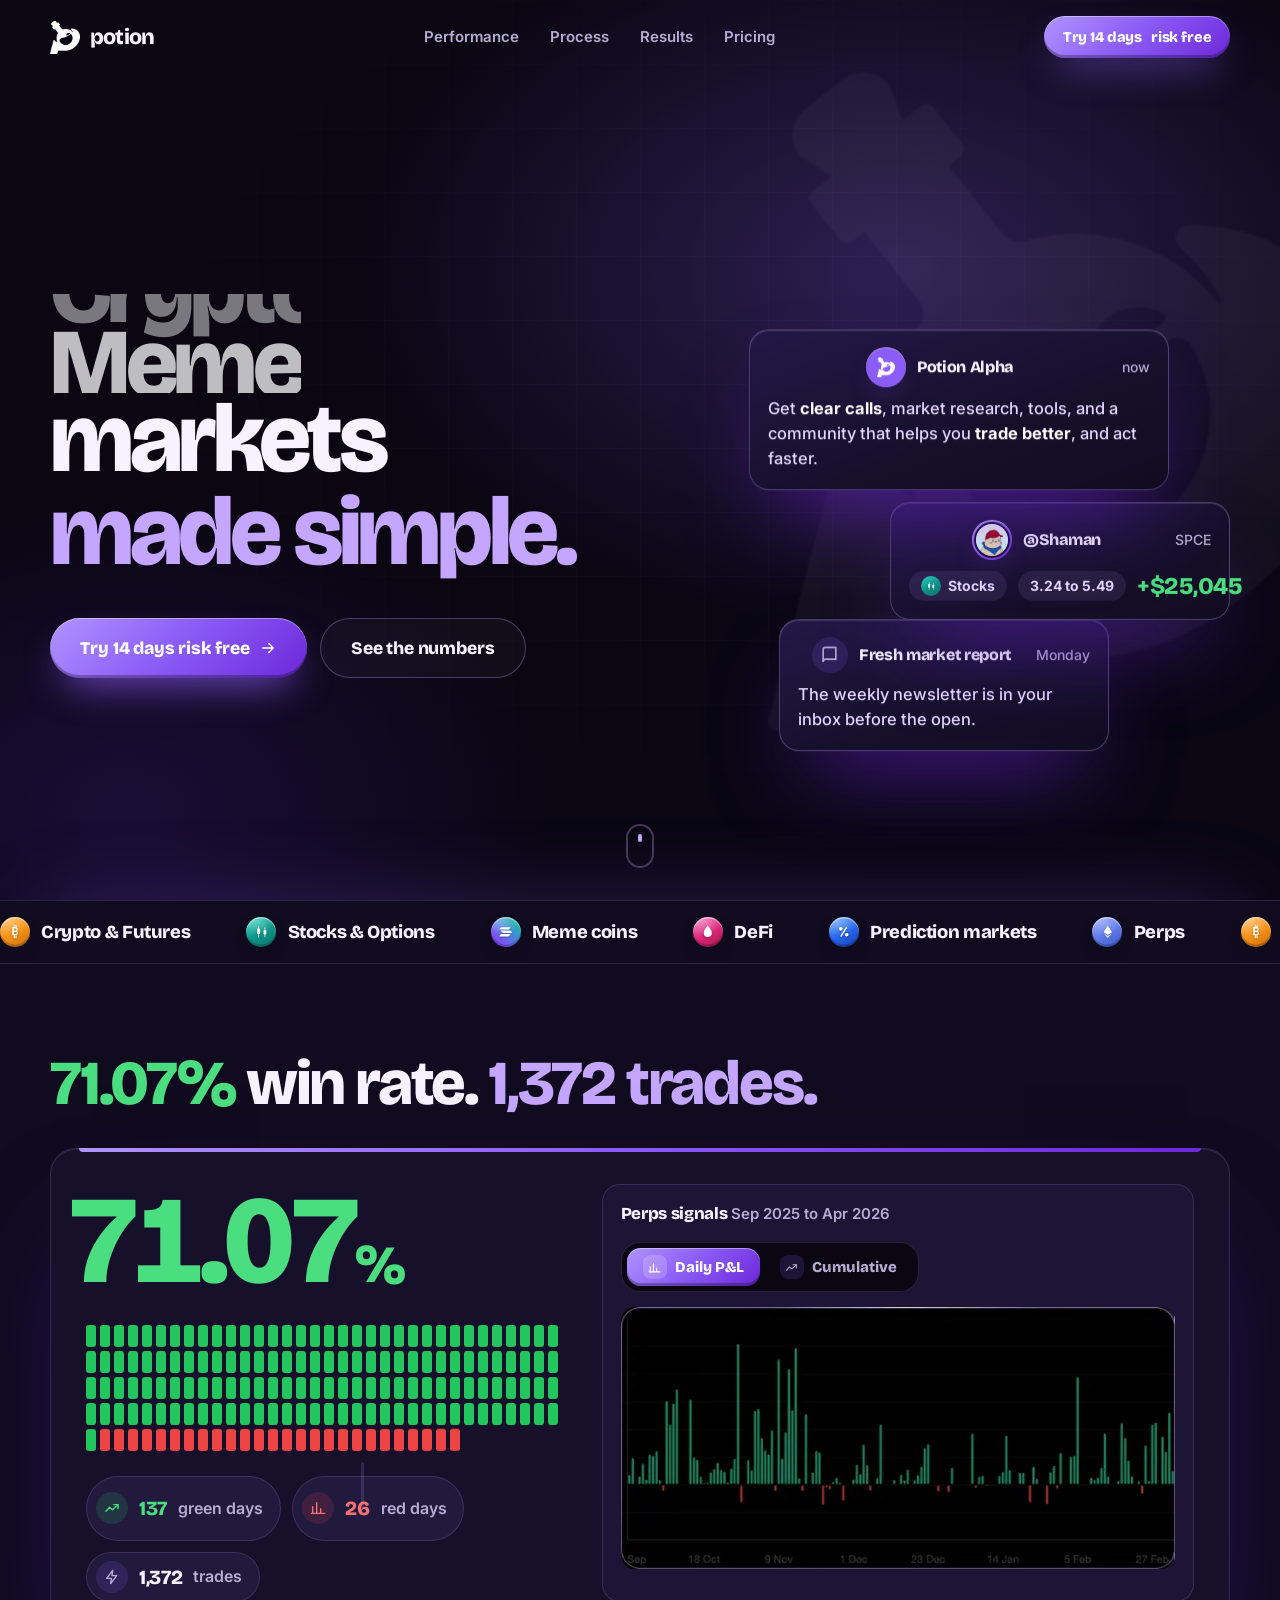
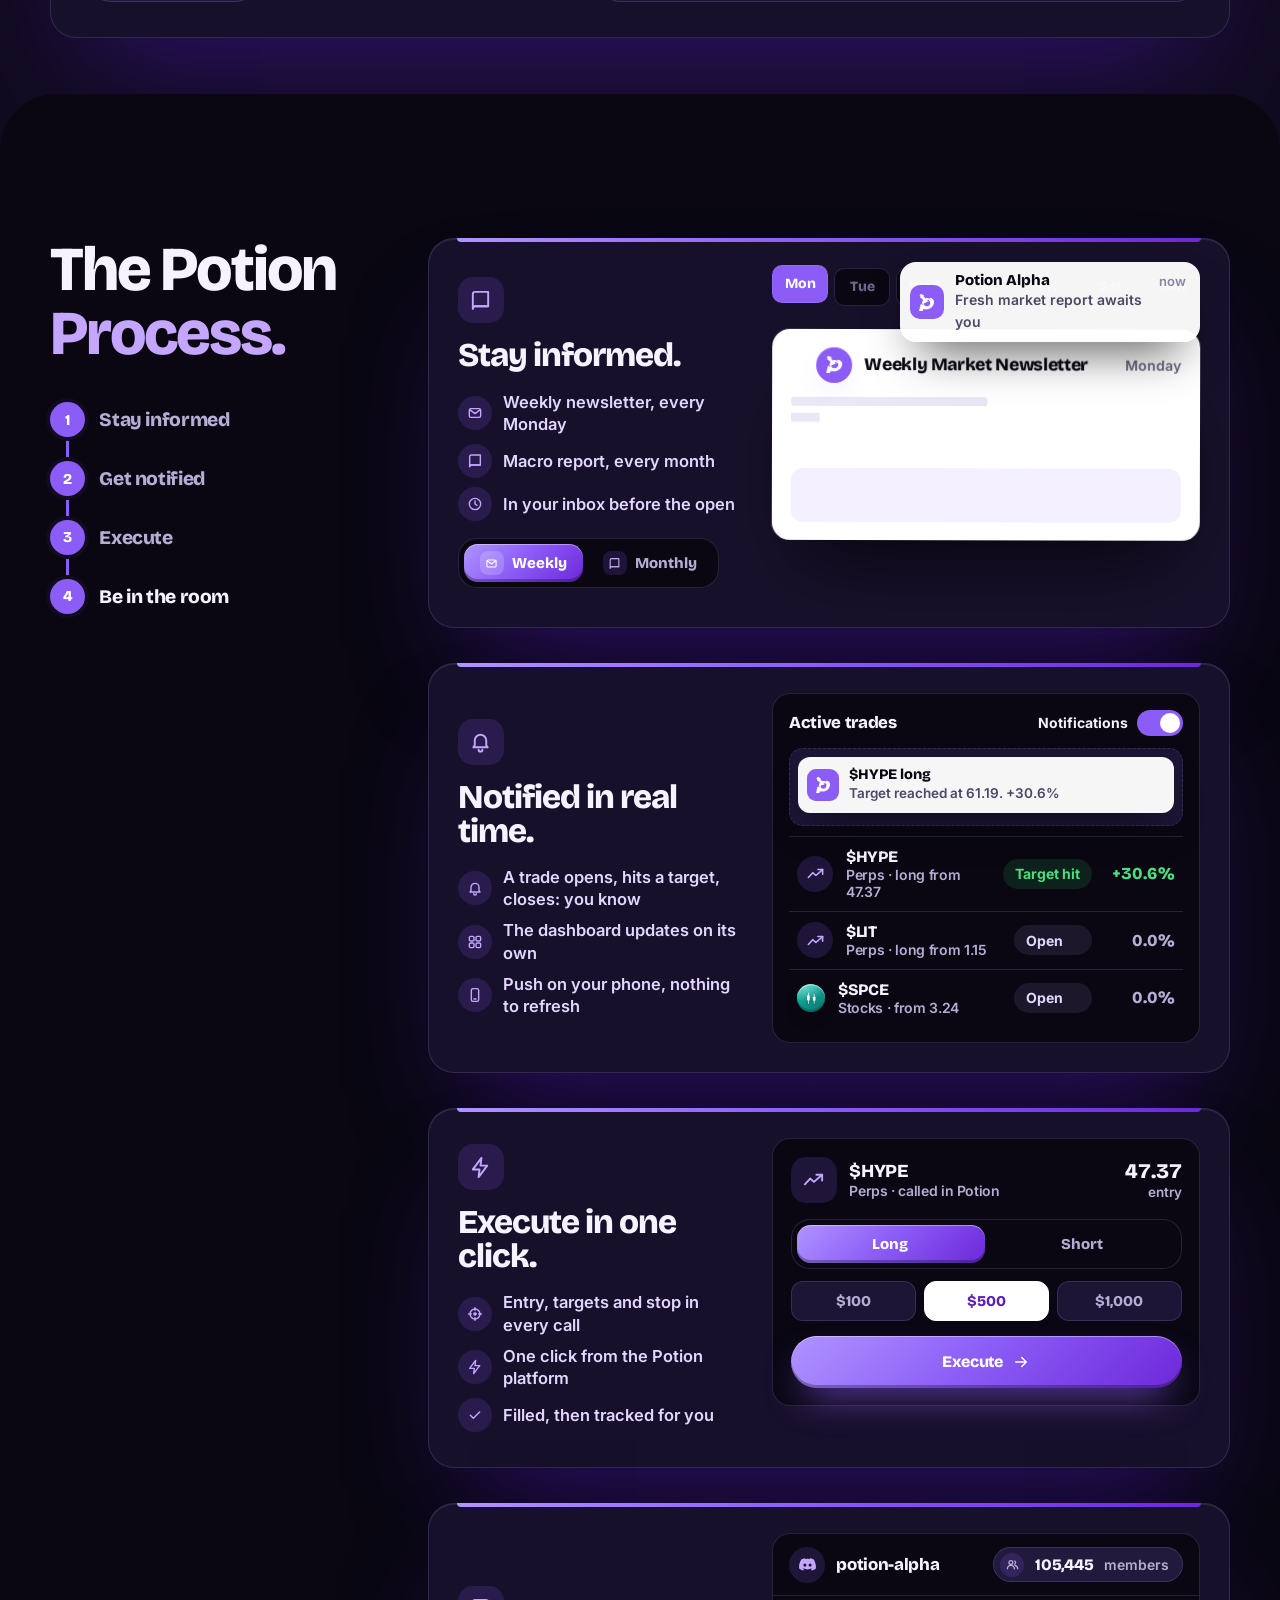
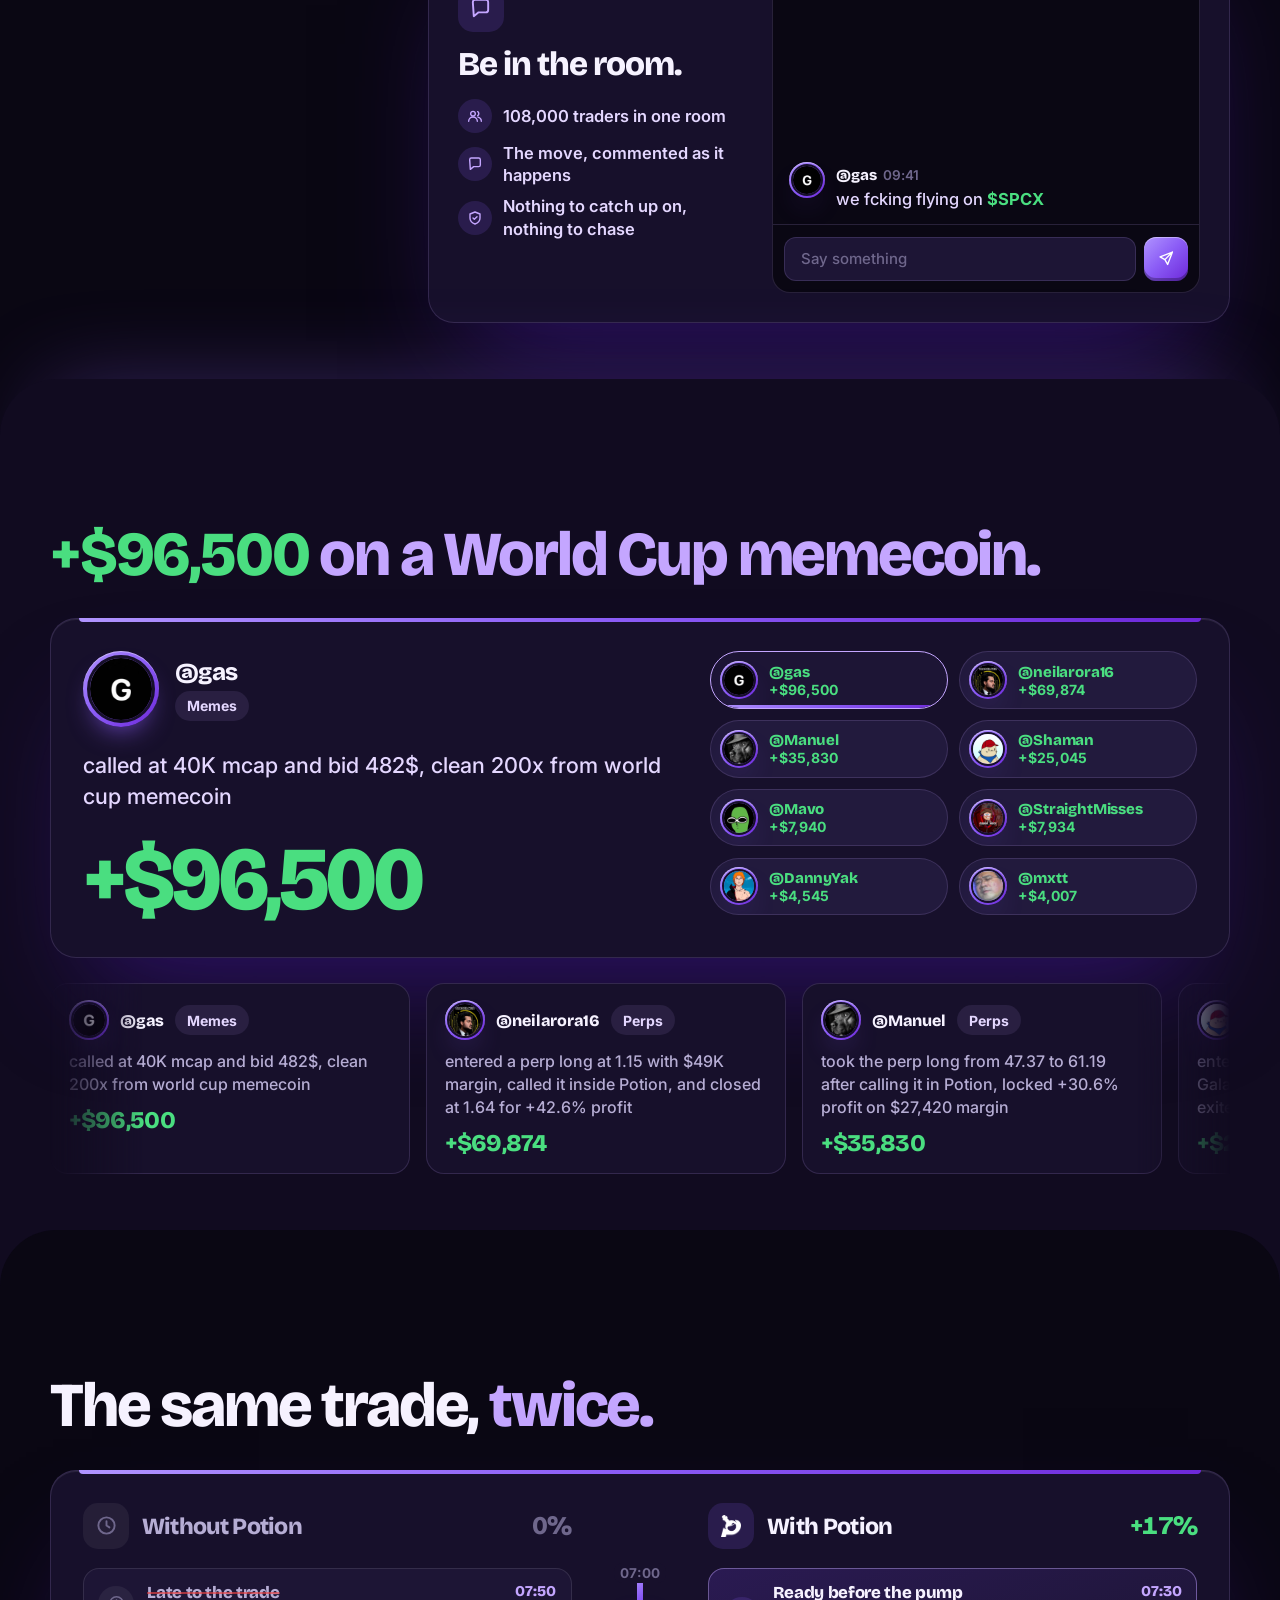
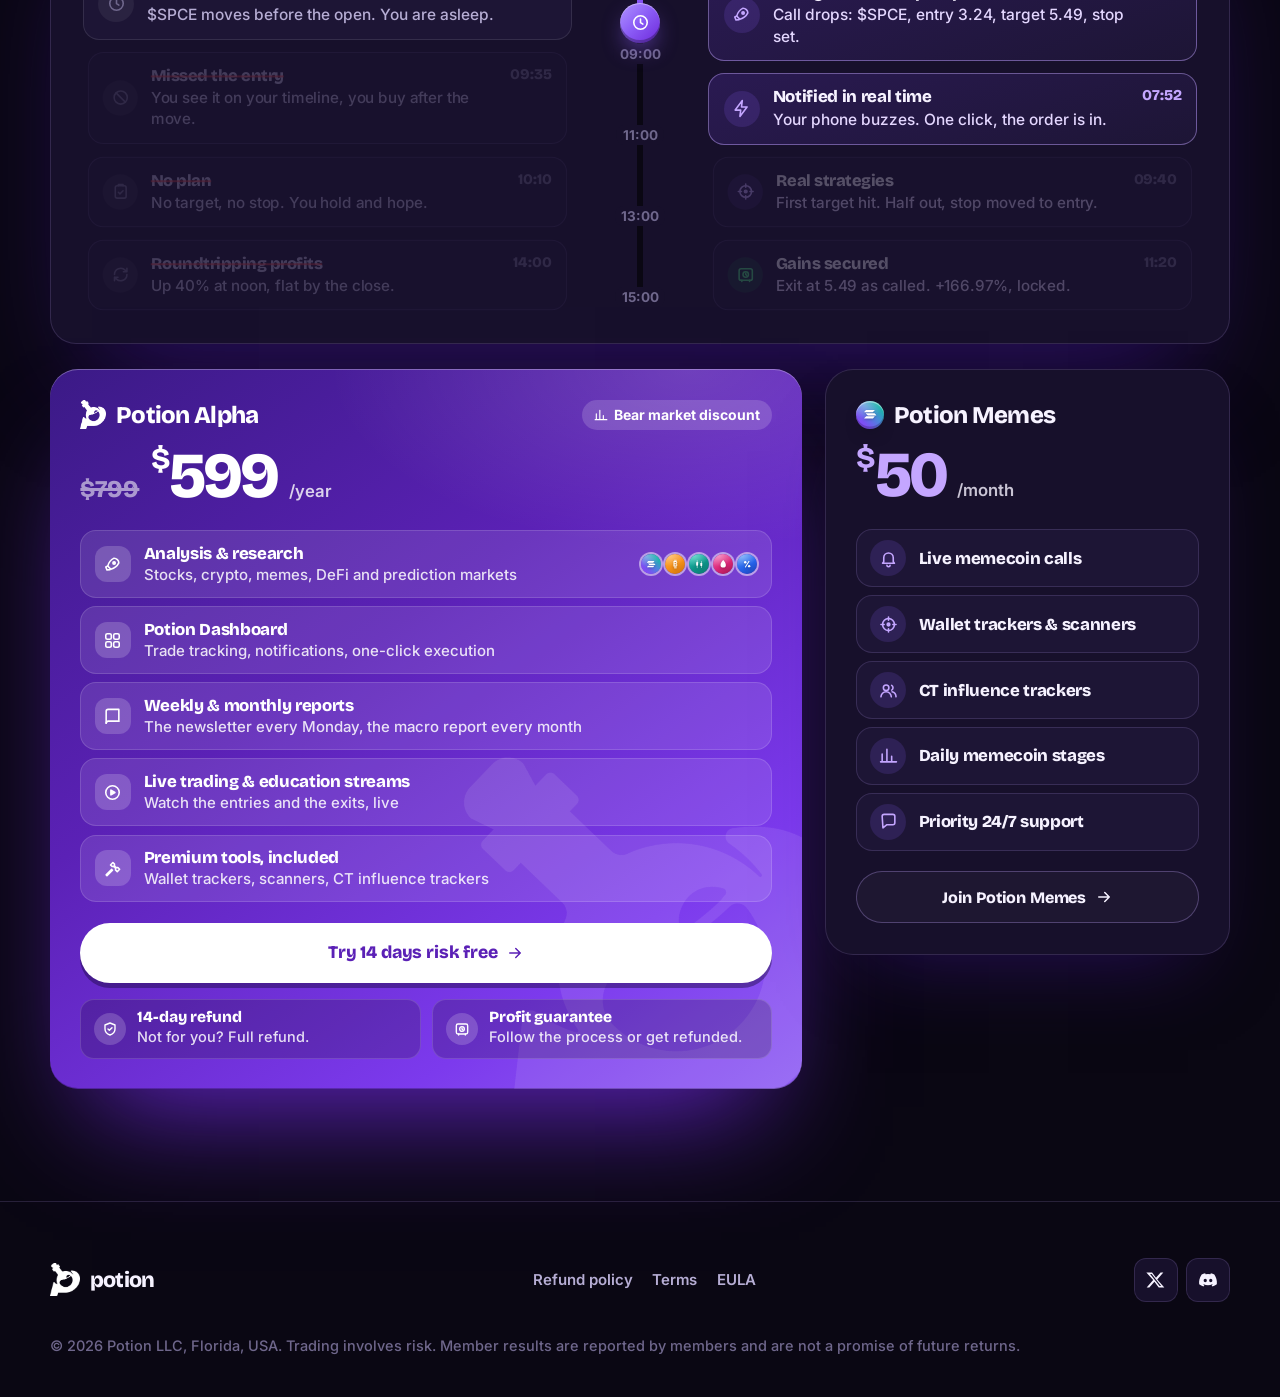
==== commit 29d56238: "Offer as one day lived twice, membership passes, icon fact lines, plain cursor Co-Authored-By: Claud" ====
--- a/index.html
+++ b/index.html
@@ -1,60 +1,348 @@
 <!doctype html>
-<html lang="fr">
+<html lang="en">
 <head>
 <meta charset="utf-8">
-<meta name="viewport" content="width=device-width, initial-scale=1">
-<title>Révisions de seconde</title>
-<meta name="description" content="Le programme de 2nde : cours, cartes à répétition espacée, quiz et exercices.">
-<link rel="icon" href="data:,">
+<meta name="viewport" content="width=device-width,initial-scale=1">
+<title>Potion</title>
+<meta name="description" content="Clear calls, market research, tools and a community that helps you trade better and act faster. Crypto, memes, stocks, DeFi and prediction markets.">
+<link rel="icon" type="image/png" href="assets/img/potion-mark.png">
 <link rel="preconnect" href="https://fonts.googleapis.com">
-<link href="https://fonts.googleapis.com/css2?family=Bricolage+Grotesque:wght@700;800&family=Inter:wght@400;500;600;700;800&display=swap" rel="stylesheet">
-<link rel="stylesheet" href="css/style.css">
+<link rel="preconnect" href="https://fonts.gstatic.com" crossorigin>
+<link href="https://fonts.googleapis.com/css2?family=Bricolage+Grotesque:opsz,wght@12..96,800&family=Inter:wght@500;600;700;800&display=swap" rel="stylesheet">
+<link rel="stylesheet" href="assets/css/potion.css">
 </head>
 <body>
-<div class="app">
-  <aside class="sidebar" id="sidebar">
-    <a class="brand" href="#/">Révisions <span>de seconde</span></a>
-    <nav class="nav" id="nav"></nav>
-    <div class="sidebar-foot">
-      <button class="lnk" id="themeBtn">Thème</button>
-      <button class="lnk" id="pomoBtn">Minuteur</button>
-    </div>
-  </aside>
-  <div class="main">
-    <header class="topbar">
-      <button class="burger" id="burger" aria-label="Menu"><svg viewBox="0 0 24 24"><path d="M4 7h16M4 12h16M4 17h16"/></svg></button>
-      <div class="search" id="searchWrap">
-        <svg class="search-ico" viewBox="0 0 24 24"><circle cx="11" cy="11" r="6.5"/><path d="m16 16 4.5 4.5"/></svg>
-        <input id="search" type="search" placeholder="Chercher un chapitre, une notion" autocomplete="off" aria-label="Recherche">
-        <div class="search-results" id="searchResults"></div>
-      </div>
-    </header>
-    <main id="view" class="view"></main>
+
+<svg width="0" height="0" style="position:absolute" aria-hidden="true"><defs>
+  <symbol id="i-arrow" viewBox="0 0 24 24"><path d="M5 12h14M13 6l6 6-6 6"/></symbol>
+  <symbol id="i-bell" viewBox="0 0 24 24"><path d="M6 16V11a6 6 0 0 1 12 0v5l1.5 2h-15z"/><path d="M10 20.5a2 2 0 0 0 4 0"/></symbol>
+  <symbol id="i-bars" viewBox="0 0 24 24"><path d="M4 20V10M10 20V4M16 20v-7M22 20H2"/></symbol>
+  <symbol id="i-line" viewBox="0 0 24 24"><path d="M3 17l5.5-6 4 3.5L21 7"/><path d="M15 7h6v6"/></symbol>
+  <symbol id="i-book" viewBox="0 0 24 24"><path d="M4 5.5A2.5 2.5 0 0 1 6.5 3H20v15H6.5A2.5 2.5 0 0 0 4 20.5z"/><path d="M4 20.5A2.5 2.5 0 0 1 6.5 18H20"/></symbol>
+  <symbol id="i-bolt" viewBox="0 0 24 24"><path d="M13 2 4 14h7l-1 8 9-12h-7z"/></symbol>
+  <symbol id="i-chat" viewBox="0 0 24 24"><path d="M4 5.5A2.5 2.5 0 0 1 6.5 3h11A2.5 2.5 0 0 1 20 5.5v8a2.5 2.5 0 0 1-2.5 2.5H10l-5 4z"/></symbol>
+  <symbol id="i-clock" viewBox="0 0 24 24"><circle cx="12" cy="12" r="8.5"/><path d="M12 7.5V12l3 2"/></symbol>
+  <symbol id="i-miss" viewBox="0 0 24 24"><circle cx="12" cy="12" r="8.5"/><path d="M6 6l12 12"/></symbol>
+  <symbol id="i-clip" viewBox="0 0 24 24"><rect x="5" y="4.5" width="14" height="16" rx="2.5"/><path d="M9 4.5V3h6v1.5M9 13l2 2 4-4"/></symbol>
+  <symbol id="i-loop" viewBox="0 0 24 24"><path d="M4 12a8 8 0 0 1 13.7-5.6L20 8.5M20 4v4.5h-4.5"/><path d="M20 12a8 8 0 0 1-13.7 5.6L4 15.5M4 20v-4.5h4.5"/></symbol>
+  <symbol id="i-check" viewBox="0 0 24 24"><path d="M5 12.5l4.5 4.5L19 7.5"/></symbol>
+  <symbol id="i-lock" viewBox="0 0 24 24"><rect x="5" y="10.5" width="14" height="10" rx="2.5"/><path d="M8 10.5V7.5a4 4 0 0 1 8 0v3"/></symbol>
+  <symbol id="i-shield" viewBox="0 0 24 24"><path d="M12 3l7.5 3v6c0 4.5-3 7.5-7.5 9-4.5-1.5-7.5-4.5-7.5-9V6z"/><path d="M9 12l2 2 4-4"/></symbol>
+  <symbol id="i-rocket" viewBox="0 0 24 24"><path d="M14 4c3 0 6 3 6 6-2 4-6 7-10 8l-4-4c1-4 4-8 8-10z"/><path d="M6 14l-2.5 1 1.5 4 4-.5"/><circle cx="14" cy="10" r="1.5" fill="currentColor"/></symbol>
+  <symbol id="i-map" viewBox="0 0 24 24"><path d="M3.5 6.5l5.5-2 6 2 5.5-2v13l-5.5 2-6-2-5.5 2z"/><path d="M9 4.5v13M15 6.5v13"/></symbol>
+  <symbol id="i-vault" viewBox="0 0 24 24"><rect x="3.5" y="4.5" width="17" height="15" rx="2.5"/><circle cx="12" cy="12" r="3.5"/><path d="M12 10.5V12l1 1M7 19.5v1.5M17 19.5v1.5"/></symbol>
+  <symbol id="i-play" viewBox="0 0 24 24"><circle cx="12" cy="12" r="8.5"/><path d="M10 9l5 3-5 3z" fill="currentColor"/></symbol>
+  <symbol id="i-tools" viewBox="0 0 24 24"><path d="M14.5 6.5a3.5 3.5 0 0 0 4.3 4.3L21 13l-3 3-2.2-2.2a3.5 3.5 0 0 0-4.3-4.3L9.5 7.5l3-3z"/><path d="M11 13l-7 7 1 1 7-7"/></symbol>
+  <symbol id="i-dash" viewBox="0 0 24 24"><rect x="3.5" y="3.5" width="7" height="7" rx="2"/><rect x="13.5" y="3.5" width="7" height="7" rx="2"/><rect x="3.5" y="13.5" width="7" height="7" rx="2"/><rect x="13.5" y="13.5" width="7" height="7" rx="2"/></symbol>
+  <symbol id="i-send" viewBox="0 0 24 24"><path d="M21 3 10 14M21 3l-7 18-4-7-7-4z"/></symbol>
+  <symbol id="i-menu" viewBox="0 0 24 24"><path d="M4 7h16M4 12h16M4 17h16"/></symbol>
+  <symbol id="i-users" viewBox="0 0 24 24"><circle cx="9" cy="8.5" r="3.5"/><path d="M2.5 20a6.5 6.5 0 0 1 13 0"/><path d="M16 5.5a3.5 3.5 0 0 1 0 6M21.5 20a6.5 6.5 0 0 0-5-6.3"/></symbol>
+  <symbol id="i-phone" viewBox="0 0 24 24"><rect x="6.5" y="2.5" width="11" height="19" rx="2.5"/><path d="M10.5 18h3"/></symbol>
+  <symbol id="i-mail" viewBox="0 0 24 24"><rect x="3.5" y="5.5" width="17" height="13" rx="2.5"/><path d="M4 7l8 6 8-6"/></symbol>
+  <symbol id="i-target" viewBox="0 0 24 24"><circle cx="12" cy="12" r="7.5"/><path d="M12 2.5v4M12 17.5v4M2.5 12h4M17.5 12h4"/><circle cx="12" cy="12" r="1.7" fill="currentColor"/></symbol>
+  <symbol id="i-x" viewBox="0 0 24 24"><path d="M17.5 3h3.3l-7.3 8.3L22 21h-6.7l-5.2-6.8L4 21H.8l7.8-8.9L.4 3h6.9l4.7 6.2zM16.3 19.1h1.8L6.8 4.8H4.9z"/></symbol>
+  <symbol id="i-discord" viewBox="0 0 24 24"><path d="M19.6 5.4A17 17 0 0 0 15.4 4l-.5 1a15.8 15.8 0 0 0-5.8 0l-.5-1a17 17 0 0 0-4.2 1.4C1.7 9.4 1 13.3 1.4 17.1A17 17 0 0 0 6.6 19.7l1.1-1.8c-.6-.2-1.2-.5-1.7-.8l.4-.3a12.2 12.2 0 0 0 11.2 0l.4.3c-.5.3-1.1.6-1.7.8l1.1 1.8a17 17 0 0 0 5.2-2.6c.5-4.4-.8-8.3-3-11.7zM8.7 14.8c-1 0-1.9-1-1.9-2.1s.8-2.1 1.9-2.1 1.9 1 1.9 2.1-.8 2.1-1.9 2.1zm6.6 0c-1 0-1.9-1-1.9-2.1s.8-2.1 1.9-2.1 1.9 1 1.9 2.1-.8 2.1-1.9 2.1z"/></symbol>
+  <symbol id="m-sol" viewBox="0 0 24 24"><path d="M5.3 15.4h13.4a.5.5 0 0 1 .35.85l-2.7 2.7a.5.5 0 0 1-.35.15H2.6a.5.5 0 0 1-.35-.85l2.7-2.7a.5.5 0 0 1 .35-.15zM5.3 4.9h13.4a.5.5 0 0 1 .35.85l-2.7 2.7a.5.5 0 0 1-.35.15H2.6a.5.5 0 0 1-.35-.85l2.7-2.7a.5.5 0 0 1 .35-.15zM18.7 10.15H5.3a.5.5 0 0 0-.35.85l2.7 2.7a.5.5 0 0 0 .35.15h13.4a.5.5 0 0 0 .35-.85l-2.7-2.7a.5.5 0 0 0-.35-.15z"/></symbol>
+  <symbol id="m-btc" viewBox="0 0 24 24"><path fill-rule="evenodd" d="M8 4.5h5.4a3.3 3.3 0 0 1 1.6 6.2 3.6 3.6 0 0 1-1.3 6.8H8zm2.5 2.3v3.2h2.7a1.6 1.6 0 0 0 0-3.2zm0 5.5v3h3.1a1.5 1.5 0 0 0 0-3z"/><path d="M10.3 2h1.8v2.5h-1.8zM13 2h1.8v2.5H13zM10.3 17.5h1.8V22h-1.8zM13 17.5h1.8V22H13z"/></symbol>
+  <symbol id="m-eth" viewBox="0 0 24 24"><path d="M12 2.5 5.5 12.8 12 16.7l6.5-3.9z"/><path d="M12 18.1 5.5 14.3 12 22l6.5-7.7z" opacity=".75"/></symbol>
+  <symbol id="m-stk" viewBox="0 0 24 24"><rect x="5" y="7" width="4.4" height="8.5" rx="1"/><rect x="6.6" y="3" width="1.2" height="4.5"/><rect x="6.6" y="15" width="1.2" height="6"/><rect x="14.6" y="9.5" width="4.4" height="6.5" rx="1"/><rect x="16.2" y="5" width="1.2" height="5"/><rect x="16.2" y="15.5" width="1.2" height="5"/></symbol>
+  <symbol id="m-defi" viewBox="0 0 24 24"><path d="M12 2.5c3.6 4.5 6.2 7.8 6.2 11.2a6.2 6.2 0 0 1-12.4 0c0-3.4 2.6-6.7 6.2-11.2z"/></symbol>
+  <symbol id="m-pred" viewBox="0 0 24 24"><circle cx="7.5" cy="7.5" r="2.8"/><circle cx="16.5" cy="16.5" r="2.8"/><rect x="10.9" y="3" width="2.2" height="18" rx="1.1" transform="rotate(32 12 12)"/></symbol>
+</defs></svg>
+
+<i class="progress" id="progress" aria-hidden="true"></i>
+
+<header class="nav" id="nav">
+  <div class="wrap">
+    <a class="logo" href="#top" aria-label="Potion"><img src="assets/img/potion-mark.png" alt="" width="30" height="33">potion</a>
+    <nav class="nav-links" id="navLinks">
+      <a href="#performance">Performance</a>
+      <a href="#process">Process</a>
+      <a href="#results">Results</a>
+      <a href="#pricing">Pricing</a>
+    </nav>
+    <div class="nav-cta">
+      <a class="btn btn-plaque btn-sm" href="#pricing">Try 14 days <span>risk free</span></a>
+      <button class="burger" id="burger" aria-label="Menu" aria-expanded="false"><svg class="ic"><use href="#i-menu"/></svg></button>
+    </div>
+  </div>
+</header>
+
+<main id="top">
+
+<!-- ========== HERO ========== -->
+<section class="hero" id="hero">
+  <div class="hero-bg" id="heroBg"></div>
+  <div class="hero-grid"></div>
+  <img class="hero-glyph" src="assets/img/potion-glyph.png" alt="" aria-hidden="true">
+  <div class="wrap">
+    <div>
+      <h1 class="hero-t">
+        <span class="l1"><span class="swap" id="heroSwap"><i>Crypto</i></span></span>
+        <span class="l1">markets</span>
+        <span class="l2">made simple.</span>
+      </h1>
+      <div class="hero-actions">
+        <a class="btn btn-plaque btn-lg magnet" href="#pricing">Try 14 days risk free <svg class="ic arrow"><use href="#i-arrow"/></svg></a>
+        <a class="btn btn-ghost btn-lg" href="#performance">See the numbers</a>
+      </div>
+    </div>
+    <div class="hero-stack" id="heroStack">
+      <div class="msg msg-1 tilt">
+        <div class="msg-h"><span class="pdp app"><i><img src="assets/img/potion-mark.png" alt=""></i></span><b>Potion Alpha</b><span>now</span></div>
+        <p>Get <strong>clear calls</strong>, market research, tools, and a community that helps you <strong>trade better</strong>, and act faster.</p>
+      </div>
+      <div class="msg msg-2 tilt">
+        <div class="msg-h"><span class="pdp"><img src="assets/img/avatars/shaman.png" alt=""></span><b>@Shaman</b><span>SPCE</span></div>
+        <div class="msg-row"><span class="chip"><span class="coin xs stk" style="box-shadow:none"><svg><use href="#m-stk"/></svg></span>Stocks</span><span class="chip">3.24 to 5.49</span><span class="big">+$25,045</span></div>
+      </div>
+      <div class="msg msg-3 tilt">
+        <div class="msg-h"><span class="pi md r"><svg class="ic"><use href="#i-book"/></svg></span><b>Fresh market report</b><span>Monday</span></div>
+        <p>The weekly newsletter is in your inbox before the open.</p>
+      </div>
+    </div>
+  </div>
+  <a class="scroll-cue" href="#performance" aria-label="Scroll"></a>
+</section>
+
+<div class="ticker" aria-hidden="true">
+  <div class="ticker-track" id="ticker">
+    <span class="tk"><span class="coin btc"><svg><use href="#m-btc"/></svg></span>Crypto &amp; Futures</span>
+    <span class="tk"><span class="coin stk"><svg><use href="#m-stk"/></svg></span>Stocks &amp; Options</span>
+    <span class="tk"><span class="coin sol"><svg><use href="#m-sol"/></svg></span>Meme coins</span>
+    <span class="tk"><span class="coin defi"><svg><use href="#m-defi"/></svg></span>DeFi</span>
+    <span class="tk"><span class="coin pred"><svg><use href="#m-pred"/></svg></span>Prediction markets</span>
+    <span class="tk"><span class="coin eth"><svg><use href="#m-eth"/></svg></span>Perps</span>
   </div>
 </div>
-<div id="pomo" class="pomo hidden">
-  <div class="pomo-time" id="pomoTime">25:00</div>
-  <div class="pomo-label" id="pomoLabel">Travail</div>
-  <div class="pomo-actions">
-    <button class="plaque" id="pomoStart">Démarrer</button>
-    <button class="lnk" id="pomoReset">Remettre à zéro</button>
-    <button class="rond" id="pomoClose" aria-label="Fermer"><svg viewBox="0 0 24 24"><path d="M6 6l12 12M18 6 6 18"/></svg></button>
-  </div>
-</div>
-<div id="toast" class="toast"></div>
-
-<script src="js/data/maths.js"></script>
-<script src="js/data/physique.js"></script>
-<script src="js/data/svt.js"></script>
-<script src="js/data/histoire.js"></script>
-<script src="js/data/geo.js"></script>
-<script src="js/data/francais.js"></script>
-<script src="js/data/ses.js"></script>
-<script src="js/data/snt.js"></script>
-<script src="js/data/anglais.js"></script>
-<script src="js/data/emc.js"></script>
-<script src="js/data/methodes.js"></script>
-<script src="js/icons.js"></script>
-<script src="js/app.js"></script>
+
+<!-- ========== PERFORMANCE ========== -->
+<section id="performance" class="sec-alt">
+  <div class="wrap">
+    <h2 class="t2 rv"><b>71.07%</b> win rate. <em>1,372 trades.</em></h2>
+    <div class="board wr-board rv" data-d="1" id="wrBoard">
+      <div class="wr-left">
+        <div class="wr-num" id="wrNum" role="button" tabindex="0" aria-label="Replay the win rate">0<small>%</small></div>
+        <div class="wr-tally" id="wrTally" aria-label="137 green days against 26 red days"></div>
+        <div class="wr-plates">
+          <span class="plate"><span class="pi sm r green"><svg class="ic"><use href="#i-line"/></svg></span><b class="g" data-count="137">0</b><span>green days</span></span>
+          <span class="plate"><span class="pi sm r red"><svg class="ic"><use href="#i-bars"/></svg></span><b class="rd" data-count="26">0</b><span>red days</span></span>
+          <span class="plate"><span class="pi sm r"><svg class="ic"><use href="#i-bolt"/></svg></span><b data-count="1372">0</b><span>trades</span></span>
+        </div>
+      </div>
+      <div class="wr-chart">
+        <div class="card">
+          <div class="ch-head">
+            <div><b>Perps signals</b> <span>Sep 2025 to Apr 2026</span></div>
+            <div class="switch" id="chSwitch">
+              <i class="thumb"></i>
+              <button class="on" data-ch="daily"><span class="pi"><svg class="ic"><use href="#i-bars"/></svg></span>Daily P&amp;L</button>
+              <button data-ch="cum"><span class="pi"><svg class="ic"><use href="#i-line"/></svg></span>Cumulative</button>
+            </div>
+          </div>
+          <div class="ch-img tilt" id="chImg">
+            <img src="assets/img/pnl-daily.png" alt="Daily profit and loss, September to February: mostly green bars, a few small red ones" data-ch="daily">
+            <img src="assets/img/pnl-cumulative.png" alt="Cumulative profit and loss, September to April: a curve that keeps climbing" data-ch="cum">
+            <i class="scan" id="chScan"></i>
+          </div>
+        </div>
+      </div>
+    </div>
+  </div>
+</section>
+
+<!-- ========== PROCESS ========== -->
+<section id="process">
+  <div class="wrap pr-grid">
+    <div class="pr-left">
+      <h2 class="t2 rv">The Potion <em>Process.</em></h2>
+      <ol class="road" id="road">
+        <li class="rd on" data-step="1"><i>1</i><b>Stay informed</b></li>
+        <li class="rd" data-step="2"><i>2</i><b>Get notified</b></li>
+        <li class="rd" data-step="3"><i>3</i><b>Execute</b></li>
+        <li class="rd" data-step="4"><i>4</i><b>Be in the room</b></li>
+      </ol>
+    </div>
+    <div class="pr-scenes">
+
+      <article class="board scene rv" data-step="1" id="scene1">
+        <div class="scene-txt">
+          <span class="pi lg"><svg class="ic"><use href="#i-book"/></svg></span>
+          <h3>Stay informed.</h3>
+          <ul class="facts"><li><span class="pi sm r"><svg class="ic"><use href="#i-mail"/></svg></span><span>Weekly newsletter, every Monday</span></li><li><span class="pi sm r"><svg class="ic"><use href="#i-book"/></svg></span><span>Macro report, every month</span></li><li><span class="pi sm r"><svg class="ic"><use href="#i-clock"/></svg></span><span>In your inbox before the open</span></li></ul>
+          <div class="switch" id="rpSwitch" style="margin-top:1.1rem">
+            <i class="thumb"></i>
+            <button class="on" data-rp="week"><span class="pi"><svg class="ic"><use href="#i-mail"/></svg></span>Weekly</button>
+            <button data-rp="month"><span class="pi"><svg class="ic"><use href="#i-book"/></svg></span>Monthly</button>
+          </div>
+        </div>
+        <div class="scene-obj">
+          <div class="inbox" id="inbox">
+            <div class="cal" id="cal"></div>
+            <div class="toast" id="rpToast"><span class="app"><img src="assets/img/potion-mark.png" alt=""></span><span><b>Potion Alpha</b><small>Fresh market report awaits you</small></span><em>now</em></div>
+            <div class="doc" id="rpDoc">
+              <div class="dh"><span class="pdp"><img src="assets/img/potion-mark.png" alt=""></span><b id="rpTitle">Weekly Market Newsletter</b><span id="rpDate">Monday</span></div>
+              <div class="dl"><i></i><i></i><i></i><i></i></div>
+              <div class="dsp"><svg viewBox="0 0 300 54" preserveAspectRatio="none"><path class="area" id="rpArea" d="M0 50 L0 50 Z"/><path id="rpLine" d="M0 44 C 30 40, 50 46, 80 34 S 130 30, 160 22 S 220 26, 250 14 S 285 10, 300 6"/></svg></div>
+            </div>
+          </div>
+        </div>
+      </article>
+
+      <article class="board scene rv" data-step="2" id="scene2">
+        <div class="scene-txt">
+          <span class="pi lg"><svg class="ic"><use href="#i-bell"/></svg></span>
+          <h3>Notified in real time.</h3>
+          <ul class="facts"><li><span class="pi sm r"><svg class="ic"><use href="#i-bell"/></svg></span><span>A trade opens, hits a target, closes: you know</span></li><li><span class="pi sm r"><svg class="ic"><use href="#i-dash"/></svg></span><span>The dashboard updates on its own</span></li><li><span class="pi sm r"><svg class="ic"><use href="#i-phone"/></svg></span><span>Push on your phone, nothing to refresh</span></li></ul>
+        </div>
+        <div class="scene-obj">
+          <div class="dash" id="dash">
+            <div class="dash-h"><b>Active trades</b><button class="tog on" id="ntfTog" aria-pressed="true">Notifications <i></i></button></div>
+            <div class="ntf-strip"><div class="ntf-stack" id="ntfStack"></div></div>
+            <div class="trade" data-t="hype"><span class="pi md r"><svg class="ic"><use href="#i-line"/></svg></span><span class="nm">$HYPE <span>Perps · long from 47.37</span></span><span class="chip st">Open</span><span class="pnl">0.0%</span></div>
+            <div class="trade" data-t="lit"><span class="pi md r"><svg class="ic"><use href="#i-line"/></svg></span><span class="nm">$LIT <span>Perps · long from 1.15</span></span><span class="chip st">Open</span><span class="pnl">0.0%</span></div>
+            <div class="trade" data-t="spce"><span class="coin stk sm"><svg><use href="#m-stk"/></svg></span><span class="nm">$SPCE <span>Stocks · from 3.24</span></span><span class="chip st">Open</span><span class="pnl">0.0%</span></div>
+          </div>
+        </div>
+      </article>
+
+      <article class="board scene rv" data-step="3" id="scene3">
+        <div class="scene-txt">
+          <span class="pi lg"><svg class="ic"><use href="#i-bolt"/></svg></span>
+          <h3>Execute in one click.</h3>
+          <ul class="facts"><li><span class="pi sm r"><svg class="ic"><use href="#i-target"/></svg></span><span>Entry, targets and stop in every call</span></li><li><span class="pi sm r"><svg class="ic"><use href="#i-bolt"/></svg></span><span>One click from the Potion platform</span></li><li><span class="pi sm r"><svg class="ic"><use href="#i-check"/></svg></span><span>Filled, then tracked for you</span></li></ul>
+        </div>
+        <div class="scene-obj">
+          <div class="ticket" id="ticket">
+            <div class="ticket-h"><span class="pi lg r"><svg class="ic"><use href="#i-line"/></svg></span><span class="nm">$HYPE <span>Perps · called in Potion</span></span><span class="px">47.37 <span>entry</span></span></div>
+            <div class="switch" id="sideSwitch">
+              <i class="thumb"></i>
+              <button class="on" data-side="long">Long</button>
+              <button data-side="short">Short</button>
+            </div>
+            <div class="sizes" id="sizes"><button data-size="100">$100</button><button class="on" data-size="500">$500</button><button data-size="1000">$1,000</button></div>
+            <button class="btn btn-plaque magnet" id="execBtn">Execute <svg class="ic arrow"><use href="#i-arrow"/></svg></button>
+            <div class="pos" id="pos"><span class="pi md r green"><svg class="ic"><use href="#i-check"/></svg></span><span class="nm">$HYPE long filled <span>47.37 in, 61.19 out, as called</span></span><span class="pnl" id="posPnl">+$0 <span>+30.6%</span></span></div>
+          </div>
+        </div>
+      </article>
+
+      <article class="board scene rv" data-step="4" id="scene4">
+        <div class="scene-txt">
+          <span class="pi lg"><svg class="ic"><use href="#i-chat"/></svg></span>
+          <h3>Be in the room.</h3>
+          <ul class="facts"><li><span class="pi sm r"><svg class="ic"><use href="#i-users"/></svg></span><span>108,000 traders in one room</span></li><li><span class="pi sm r"><svg class="ic"><use href="#i-chat"/></svg></span><span>The move, commented as it happens</span></li><li><span class="pi sm r"><svg class="ic"><use href="#i-shield"/></svg></span><span>Nothing to catch up on, nothing to chase</span></li></ul>
+        </div>
+        <div class="scene-obj">
+          <div class="room" id="room">
+            <div class="room-h"><span class="pi md r"><svg class="ic fill"><use href="#i-discord"/></svg></span><b>potion-alpha</b><span class="plate"><span class="pi xs r"><svg class="ic"><use href="#i-users"/></svg></span><b data-count="108000">0</b><span>members</span></span></div>
+            <div class="room-f" id="roomFeed"></div>
+            <form class="room-in" id="roomForm"><input id="roomInput" type="text" maxlength="90" placeholder="Say something" autocomplete="off"><button type="submit" aria-label="Send"><svg class="ic"><use href="#i-send"/></svg></button></form>
+          </div>
+        </div>
+      </article>
+
+    </div>
+  </div>
+</section>
+
+<!-- ========== RESULTS ========== -->
+<section id="results" class="sec-alt">
+  <div class="wrap">
+    <h2 class="t2 rv" id="rsTitle"><b>+$96,500</b> <em>on a World Cup memecoin.</em></h2>
+    <div class="board rs-board rv" data-d="1" id="rsBoard">
+      <div class="rs-main">
+        <div class="rs-id"><span class="pdp lg" id="rsPdp"><img src="assets/img/avatars/gas.png" alt=""></span><div><b id="rsName">@gas</b><span class="chip" id="rsChip">Memes</span></div></div>
+        <p class="rs-quote" id="rsQuote"></p>
+        <div class="rs-pnl" id="rsPnl">+$0</div>
+      </div>
+      <div class="rs-rail" id="rsRail"></div>
+    </div>
+    <div class="rs-marq rv" data-d="2"><div class="rs-track" id="rsTrack"></div></div>
+  </div>
+</section>
+
+<!-- ========== OFFER ========== -->
+<section id="pricing">
+  <div class="wrap">
+    <h2 class="t2 rv">The same trade, <em>twice.</em></h2>
+    <div class="board day rv" data-d="1" id="day">
+      <div class="day-col without">
+        <div class="day-h"><span class="pi lg r off"><svg class="ic"><use href="#i-clock"/></svg></span><b>Without Potion</b><span class="day-pnl" id="dayPnlL">+0%</span></div>
+        <ol class="ev">
+          <li data-at=".10"><span class="pi md r off"><svg class="ic"><use href="#i-clock"/></svg></span><span><b>Late to the trade</b><span>$SPCE moves before the open. You are asleep.</span></span><time>07:50</time></li>
+          <li data-at=".32"><span class="pi md r off"><svg class="ic"><use href="#i-miss"/></svg></span><span><b>Missed the entry</b><span>You see it on your timeline, you buy after the move.</span></span><time>09:35</time></li>
+          <li data-at=".40"><span class="pi md r off"><svg class="ic"><use href="#i-clip"/></svg></span><span><b>No plan</b><span>No target, no stop. You hold and hope.</span></span><time>10:10</time></li>
+          <li data-at=".87"><span class="pi md r off"><svg class="ic"><use href="#i-loop"/></svg></span><span><b>Roundtripping profits</b><span>Up 40% at noon, flat by the close.</span></span><time>14:00</time></li>
+        </ol>
+      </div>
+      <div class="day-rail" id="dayRail" role="slider" aria-label="Time of day" aria-valuemin="0" aria-valuemax="100" aria-valuenow="0" tabindex="0">
+        <i class="track"></i><i class="fill" id="dayFill"></i>
+        <span class="hr" style="--p:0">07:00</span><span class="hr" style="--p:.25">09:00</span><span class="hr" style="--p:.5">11:00</span><span class="hr" style="--p:.75">13:00</span><span class="hr" style="--p:1">15:00</span>
+        <b class="knob" id="dayKnob"><svg class="ic"><use href="#i-clock"/></svg></b>
+      </div>
+      <div class="day-col with">
+        <div class="day-h"><span class="pi lg r"><img src="assets/img/potion-mark.png" alt="" width="20" height="22"></span><b>With Potion</b><span class="day-pnl g" id="dayPnlR">+0%</span></div>
+        <ol class="ev">
+          <li data-at=".06"><span class="pi md r"><svg class="ic"><use href="#i-rocket"/></svg></span><span><b>Ready before the pump</b><span>Call drops: $SPCE, entry 3.24, target 5.49, stop set.</span></span><time>07:30</time></li>
+          <li data-at=".11"><span class="pi md r"><svg class="ic"><use href="#i-bolt"/></svg></span><span><b>Notified in real time</b><span>Your phone buzzes. One click, the order is in.</span></span><time>07:52</time></li>
+          <li data-at=".33"><span class="pi md r"><svg class="ic"><use href="#i-target"/></svg></span><span><b>Real strategies</b><span>First target hit. Half out, stop moved to entry.</span></span><time>09:40</time></li>
+          <li data-at=".54"><span class="pi md r green"><svg class="ic"><use href="#i-vault"/></svg></span><span><b>Gains secured</b><span>Exit at 5.49 as called. +166.97%, locked.</span></span><time>11:20</time></li>
+        </ol>
+      </div>
+    </div>
+
+    <div class="passes">
+      <div class="pass alpha" id="passAlpha">
+        <img class="pass-glyph" src="assets/img/potion-glyph.png" alt="" aria-hidden="true">
+        <div class="pass-top"><span class="pass-logo"><img src="assets/img/potion-mark.png" alt="" width="26" height="29">Potion Alpha</span><span class="chip white"><svg class="ic"><use href="#i-bars"/></svg>Bear market discount</span></div>
+        <div class="pass-price"><s>$799</s><b><small>$</small>599</b><span>/year</span></div>
+        <ul class="feat">
+          <li><span class="pi md white"><svg class="ic"><use href="#i-rocket"/></svg></span><span><b>Analysis &amp; research</b><span>Stocks, crypto, memes, DeFi and prediction markets</span></span><span class="mk"><i class="coin xs sol"><svg><use href="#m-sol"/></svg></i><i class="coin xs btc"><svg><use href="#m-btc"/></svg></i><i class="coin xs stk"><svg><use href="#m-stk"/></svg></i><i class="coin xs defi"><svg><use href="#m-defi"/></svg></i><i class="coin xs pred"><svg><use href="#m-pred"/></svg></i></span></li>
+          <li><span class="pi md white"><svg class="ic"><use href="#i-dash"/></svg></span><span><b>Potion Dashboard</b><span>Trade tracking, notifications, one-click execution</span></span></li>
+          <li><span class="pi md white"><svg class="ic"><use href="#i-book"/></svg></span><span><b>Weekly &amp; monthly reports</b><span>The newsletter every Monday, the macro report every month</span></span></li>
+          <li><span class="pi md white"><svg class="ic"><use href="#i-play"/></svg></span><span><b>Live trading &amp; education streams</b><span>Watch the entries and the exits, live</span></span></li>
+          <li><span class="pi md white"><svg class="ic"><use href="#i-tools"/></svg></span><span><b>Premium tools, included</b><span>Wallet trackers, scanners, CT influence trackers</span></span></li>
+        </ul>
+        <div class="pass-foot">
+          <a class="btn btn-white btn-lg magnet" href="https://whop.com/checkout/plan_g76wMBXD6Gzbc" target="_blank" rel="noopener">Try 14 days risk free <svg class="ic arrow"><use href="#i-arrow"/></svg></a>
+          <div class="guar">
+            <span class="g"><span class="pi sm r white"><svg class="ic"><use href="#i-shield"/></svg></span><span><b>14-day refund</b><span>Not for you? Full refund.</span></span></span>
+            <span class="g"><span class="pi sm r white"><svg class="ic"><use href="#i-vault"/></svg></span><span><b>Profit guarantee</b><span>Follow the process or get refunded.</span></span></span>
+          </div>
+        </div>
+      </div>
+
+      <div class="pass memes rv" data-d="1" id="passMemes">
+        <div class="pass-top"><span class="pass-logo"><span class="coin sol sm"><svg><use href="#m-sol"/></svg></span>Potion Memes</span></div>
+        <div class="pass-price"><b><small>$</small>50</b><span>/month</span></div>
+        <ul class="feat">
+          <li><span class="pi md r"><svg class="ic"><use href="#i-bell"/></svg></span><span><b>Live memecoin calls</b></span></li>
+          <li><span class="pi md r"><svg class="ic"><use href="#i-target"/></svg></span><span><b>Wallet trackers &amp; scanners</b></span></li>
+          <li><span class="pi md r"><svg class="ic"><use href="#i-users"/></svg></span><span><b>CT influence trackers</b></span></li>
+          <li><span class="pi md r"><svg class="ic"><use href="#i-bars"/></svg></span><span><b>Daily memecoin stages</b></span></li>
+          <li><span class="pi md r"><svg class="ic"><use href="#i-chat"/></svg></span><span><b>Priority 24/7 support</b></span></li>
+        </ul>
+        <div class="pass-foot"><a class="btn btn-ghost" href="https://whop.com/checkout/plan_0xmFvty2g9e47" target="_blank" rel="noopener">Join Potion Memes <svg class="ic arrow"><use href="#i-arrow"/></svg></a></div>
+      </div>
+    </div>
+  </div>
+</section>
+
+</main>
+
+<footer>
+  <div class="wrap">
+    <div class="ft-top">
+      <a class="logo" href="#top"><img src="assets/img/potion-mark.png" alt="" width="30" height="33">potion</a>
+      <nav class="ft-links"><a href="https://www.potionalpha.com/refund-policy">Refund policy</a><a href="https://www.potionalpha.com/terms">Terms</a><a href="https://www.potionalpha.com/eula">EULA</a></nav>
+      <div class="soc"><a href="https://x.com/potionalpha" aria-label="Potion on X" target="_blank" rel="noopener"><svg class="ic fill"><use href="#i-x"/></svg></a><a href="https://discord.gg/potionalpha" aria-label="Potion on Discord" target="_blank" rel="noopener"><svg class="ic fill"><use href="#i-discord"/></svg></a></div>
+    </div>
+    <p class="ft-bot">© 2026 Potion LLC, Florida, USA. Trading involves risk. Member results are reported by members and are not a promise of future returns.</p>
+  </div>
+</footer>
+
+<script src="https://cdnjs.cloudflare.com/ajax/libs/gsap/3.12.5/gsap.min.js"></script>
+<script src="assets/js/potion.js"></script>
 </body>
 </html>
--- a/assets/css/potion.css
+++ b/assets/css/potion.css
@@ -0,0 +1,523 @@
+/* Potion — landing. Night and violet. Bricolage for what is big, Inter for the rest. */
+
+:root{
+  --night:#0a0713;
+  --night2:#110b20;
+  --card:#17102b;
+  --card2:#1d1535;
+  --paper:#221a3d;
+  --line:rgba(196,166,255,.16);
+  --line2:rgba(196,166,255,.3);
+  --v:#8b5cf6;
+  --v2:#c4a6ff;
+  --v3:#e4d7ff;
+  --vdeep:#5b21b6;
+  --vink:#2a1352;
+  --grad:linear-gradient(135deg,#b094ff 0%,#8b5cf6 48%,#6d28d9 100%);
+  --ink:#f6f2ff;
+  --muted:#b6add4;
+  --dim:#6f678c;
+  --green:#22c55e;
+  --green2:#4ade80;
+  --red:#ef4444;
+  --red2:#f87171;
+  --ft:'Bricolage Grotesque',Inter,system-ui,sans-serif;
+  --fb:Inter,system-ui,-apple-system,sans-serif;
+  --spring:cubic-bezier(.34,1.56,.64,1);
+  --ease:cubic-bezier(.16,1,.3,1);
+  --radius:26px;
+  --max:1180px;
+}
+*{box-sizing:border-box;margin:0;padding:0}
+html{scroll-behavior:smooth;-webkit-text-size-adjust:100%}
+body{
+  background:var(--night);color:var(--ink);font:500 16.5px/1.55 var(--fb);
+  -webkit-font-smoothing:antialiased;overflow-x:hidden;
+}
+img{display:block;max-width:100%}
+a{color:inherit;text-decoration:none}
+button{font:inherit;color:inherit;background:none;border:0;cursor:pointer}
+svg.ic{width:1em;height:1em;fill:none;stroke:currentColor;stroke-width:2;stroke-linecap:round;stroke-linejoin:round;flex:none}
+svg.ic.fill{fill:currentColor;stroke:none}
+.wrap{width:min(var(--max),calc(100% - 2rem));margin:0 auto}
+.sr{position:absolute;width:1px;height:1px;overflow:hidden;clip:rect(0 0 0 0);white-space:nowrap}
+
+/* ---------- Titles ---------- */
+h1,h2,h3,.ft{font-family:var(--ft);font-weight:800;letter-spacing:-.035em;line-height:1.02}
+.t2{font-size:clamp(2.4rem,5.4vw,3.9rem);letter-spacing:-.035em;line-height:1.02;margin-bottom:2rem}
+.t2 em{font-style:normal;color:var(--v2)}
+.t2 b{font-weight:800;color:var(--green2)}
+
+/* ---------- Progress & nav ---------- */
+.progress{position:fixed;left:0;top:0;height:3px;width:100%;z-index:60;transform-origin:0 50%;transform:scaleX(0);background:var(--grad)}
+.nav{position:fixed;top:0;left:0;right:0;z-index:50;transition:background .3s,backdrop-filter .3s,border-color .3s;border-bottom:1px solid transparent}
+.nav.on{background:rgba(10,7,19,.72);backdrop-filter:blur(14px);-webkit-backdrop-filter:blur(14px);border-color:var(--line)}
+.nav .wrap{display:flex;align-items:center;justify-content:space-between;height:74px}
+.logo{display:inline-flex;align-items:center;gap:.6rem;font:800 1.35rem var(--ft);letter-spacing:-.03em}
+.logo img{width:30px;height:33px}
+.nav-links{display:flex;gap:.25rem}
+.nav-links a{padding:.5rem .85rem;border-radius:999px;font-weight:600;font-size:15px;color:var(--muted);transition:color .2s,background .2s}
+.nav-links a:hover{color:var(--ink);background:rgba(196,166,255,.08)}
+.nav-cta{display:flex;align-items:center;gap:.5rem}
+.burger{display:none;width:44px;height:44px;border-radius:12px;place-items:center;color:var(--ink)}
+.burger svg{width:22px;height:22px}
+
+/* ---------- Buttons (one catalogue, three finishes) ---------- */
+.btn{display:inline-flex;align-items:center;justify-content:center;gap:.55rem;height:52px;padding:0 1.5rem;border-radius:999px;
+  font:800 1rem var(--ft);letter-spacing:-.01em;white-space:nowrap;position:relative;overflow:hidden;
+  transition:transform .22s var(--spring),box-shadow .22s,background .2s,border-color .2s}
+.btn .ic{width:18px;height:18px;transition:transform .22s}
+.btn:hover .ic.arrow{transform:translateX(3px)}
+.btn-lg{height:60px;padding:0 1.9rem;font-size:1.1rem}
+.btn-sm{height:42px;padding:0 1.15rem;font-size:.92rem}
+.btn-plaque{background:var(--grad);color:#fff;
+  box-shadow:0 18px 38px -14px rgba(139,92,246,.85),inset 0 1px 0 rgba(255,255,255,.4),inset 0 -3px 0 rgba(0,0,0,.28)}
+.btn-plaque::after{content:"";position:absolute;inset:0;
+  background:linear-gradient(110deg,transparent 30%,rgba(255,255,255,.35) 50%,transparent 70%);
+  transform:translateX(-130%);transition:transform .75s ease}
+.btn-plaque:hover::after{transform:translateX(130%)}
+.btn-plaque:hover{transform:translateY(-2px) scale(1.012)}
+.btn-plaque:active{transform:translateY(1px)}
+.btn-ghost{background:rgba(255,255,255,.03);border:1.5px solid var(--line2);color:var(--ink)}
+.btn-ghost:hover{border-color:var(--v2);transform:translateY(-1px)}
+.btn-ghost:active{transform:translateY(1px)}
+.btn-white{background:#fff;color:var(--vdeep);box-shadow:0 5px 0 rgba(30,10,70,.45)}
+.btn-white:hover{transform:translateY(-1px);box-shadow:0 6px 0 rgba(30,10,70,.45)}
+.btn-white:active{transform:translateY(3px);box-shadow:0 2px 0 rgba(30,10,70,.45)}
+.btn.is-busy{pointer-events:none;color:transparent}
+.btn.is-busy::before{content:'';position:absolute;left:50%;top:50%;width:19px;height:19px;margin:-10px 0 0 -10px;border-radius:50%;
+  border:2.4px solid rgba(255,255,255,.32);border-top-color:#fff;animation:spin .62s linear infinite}
+.btn.is-busy.btn-white::before{border-color:rgba(91,33,182,.25);border-top-color:var(--vdeep)}
+@keyframes spin{to{transform:rotate(360deg)}}
+:focus-visible{outline:2px solid var(--v2);outline-offset:3px}
+
+/* ---------- Pastilles & chips ---------- */
+.pi{display:inline-grid;place-items:center;flex:none;border-radius:12px;background:rgba(139,92,246,.16);color:var(--v2)}
+.pi .ic{width:19px;height:19px}
+.pi.r{border-radius:50%}
+.pi.lg{width:46px;height:46px;border-radius:15px}.pi.lg .ic{width:23px;height:23px}
+.pi.md{width:36px;height:36px}
+.pi.sm{width:32px;height:32px}.pi.sm .ic{width:16px;height:16px;stroke-width:2.1}
+.pi.xs{width:24px;height:24px}.pi.xs .ic{width:13px;height:13px;stroke-width:2.4}
+.pi.green{background:rgba(34,197,94,.16);color:var(--green2)}
+.pi.red{background:rgba(239,68,68,.14);color:var(--red2)}
+.pi.off{background:rgba(255,255,255,.06);color:var(--dim)}
+.pi.white{background:rgba(255,255,255,.18);color:#fff}
+.chip{display:inline-flex;align-items:center;gap:.4rem;height:30px;padding:0 .75rem;border-radius:999px;background:rgba(196,166,255,.1);
+  font:700 14px var(--fb);color:var(--v3);white-space:nowrap}
+.chip .ic{width:14px;height:14px}
+.chip.green{background:rgba(34,197,94,.14);color:var(--green2)}
+.chip.red{background:rgba(239,68,68,.12);color:var(--red2)}
+.chip.x{background:var(--v);color:#fff}
+.chip.off{background:rgba(255,255,255,.06);color:var(--dim)}
+.chip.white{background:rgba(255,255,255,.16);color:#fff}
+
+/* ---------- Coins (a full disc in the chain colour, white mark) ---------- */
+.coin{position:relative;display:inline-grid;place-items:center;flex:none;width:40px;height:40px;border-radius:50%;color:#fff;overflow:hidden;
+  box-shadow:inset 0 1.5px 0 rgba(255,255,255,.42),inset 0 -2.5px 0 rgba(0,0,0,.2),0 8px 18px -9px rgba(0,0,0,.7)}
+.coin::before{content:"";position:absolute;inset:0;border-radius:50%;background:radial-gradient(120% 85% at 28% 12%,rgba(255,255,255,.32),rgba(255,255,255,0) 58%)}
+.coin svg{position:relative;width:52%;height:52%;fill:currentColor;filter:drop-shadow(0 1px 1px rgba(0,0,0,.25))}
+.coin.sm{width:28px;height:28px}.coin.lg{width:52px;height:52px}.coin.xl{width:64px;height:64px}
+.coin.xs{width:20px;height:20px;box-shadow:0 0 0 2px var(--card)}
+.coin.xs::before{display:none}
+.coin.sol{background:linear-gradient(45deg,#8e3dff 0%,#7a52f2 26%,#4a86dc 55%,#1db2ad 80%,#0cc68a 100%)}
+.coin.btc{background:linear-gradient(150deg,#ffb347 0%,#f7931a 50%,#c96f0a 100%)}
+.coin.eth{background:linear-gradient(150deg,#8a9bff 0%,#627eea 50%,#3c55c9 100%)}
+.coin.stk{background:linear-gradient(150deg,#2dd4bf 0%,#0d9488 55%,#0f766e 100%)}
+.coin.defi{background:linear-gradient(150deg,#f472b6 0%,#db2777 55%,#9d174d 100%)}
+.coin.pred{background:linear-gradient(150deg,#60a5fa 0%,#2563eb 55%,#1e40af 100%)}
+.coin.pot{background:linear-gradient(150deg,#b094ff 0%,#8b5cf6 50%,#5b21b6 100%)}
+.coin.pot svg{width:62%;height:62%}
+
+/* ---------- Avatars ---------- */
+.pdp{position:relative;display:inline-grid;place-items:center;flex:none;width:52px;height:52px;padding:3px;border-radius:50%;background:var(--grad);
+  box-shadow:0 14px 28px -14px rgba(139,92,246,.9),inset 0 1px 0 rgba(255,255,255,.4)}
+.pdp img{width:100%;height:100%;border-radius:50%;object-fit:cover;border:2.5px solid var(--card)}
+.pdp.sm{width:40px;height:40px;padding:2px}.pdp.sm img{border-width:2px}
+.pdp.lg{width:76px;height:76px;padding:4px}.pdp.lg img{border-width:3px}
+.pdp .coin.xs{position:absolute;right:-2px;bottom:-2px}
+.pdp.me{background:linear-gradient(150deg,#4ade80,#16a34a)}
+.pdp.me b{width:100%;height:100%;border-radius:50%;display:grid;place-items:center;background:var(--card);font:800 15px var(--ft);color:var(--green2)}
+
+/* ---------- Sections ---------- */
+section{position:relative;padding:7rem 0}
+.sec-alt{background:var(--night2);border-radius:56px 56px 0 0;margin-top:-56px;padding-top:9rem;
+  box-shadow:0 -40px 90px -50px rgba(139,92,246,.35)}
+.sec-alt + section{border-radius:56px 56px 0 0;margin-top:-56px;padding-top:9rem;background:var(--night)}
+.board{position:relative;background:var(--card);border:1px solid var(--line);border-radius:var(--radius);
+  box-shadow:0 60px 110px -42px rgba(60,20,140,.7),inset 0 1px 0 rgba(255,255,255,.08)}
+.board::before{content:"";position:absolute;left:28px;right:28px;top:-1px;height:4px;border-radius:0 0 4px 4px;background:var(--grad)}
+.card{background:var(--card2);border:1px solid var(--line);border-radius:18px}
+.tilt{transform-style:preserve-3d;will-change:transform}
+
+/* ---------- Hero ---------- */
+.hero{min-height:100vh;padding:9.5rem 0 5rem;display:flex;align-items:center;overflow:hidden}
+.hero-bg{position:absolute;inset:0;pointer-events:none;
+  background:
+    radial-gradient(900px 600px at var(--mx,70%) var(--my,30%),rgba(139,92,246,.28),transparent 60%),
+    radial-gradient(700px 500px at 10% 90%,rgba(91,33,182,.22),transparent 60%);
+  transition:background-position .2s}
+.hero-grid{position:absolute;inset:0;pointer-events:none;opacity:.35;
+  background-image:linear-gradient(rgba(196,166,255,.07) 1px,transparent 1px),linear-gradient(90deg,rgba(196,166,255,.07) 1px,transparent 1px);
+  background-size:64px 64px;mask-image:radial-gradient(ellipse at 60% 40%,#000 20%,transparent 75%);-webkit-mask-image:radial-gradient(ellipse at 60% 40%,#000 20%,transparent 75%)}
+.hero-glyph{position:absolute;right:-6%;top:8%;width:min(46vw,620px);opacity:.035;pointer-events:none;filter:blur(1px)}
+.hero .wrap{position:relative;display:grid;grid-template-columns:minmax(0,1.15fr) minmax(0,.85fr);gap:3rem;align-items:center}
+.hero-t{font-size:clamp(3rem,7.6vw,6.2rem);line-height:.96;letter-spacing:-.045em}
+.hero-t .l1{display:block;white-space:nowrap}
+.hero-t .l2{display:block;color:var(--v2)}
+.swap{display:inline-block;position:relative;vertical-align:top;overflow:hidden;clip-path:inset(0 -.1em);height:1.02em;min-width:4.2ch;text-align:left}
+.swap i{display:block;font-style:normal;color:#fff}
+.hero-actions{display:flex;flex-wrap:wrap;gap:.8rem;margin-top:2.4rem}
+.hero-stack{position:relative;height:420px;perspective:1200px}
+.msg{position:absolute;width:min(420px,100%);padding:1.05rem 1.15rem 1.15rem;border-radius:20px;background:linear-gradient(160deg,#241848 0%,#17102b 60%,#120c22 100%);
+  border:1px solid var(--line2);box-shadow:0 44px 90px -30px rgba(91,33,182,.8),inset 0 1px 0 rgba(255,255,255,.12);will-change:transform}
+.msg-h{display:flex;align-items:center;gap:.7rem}
+.msg-h .pdp{width:40px;height:40px;padding:2px}
+.msg-h .pdp img{border-width:2px}
+.msg-h .pdp.app{background:var(--v)}
+.msg-h .pdp.app i{width:100%;height:100%;border-radius:50%;display:grid;place-items:center;background:var(--v)}
+.msg-h .pdp.app img{width:18px;height:20px;border:0;border-radius:0;object-fit:contain}
+.msg-h b{font:800 1rem var(--ft);letter-spacing:-.02em}
+.msg-h span{font-size:14px;color:var(--muted);margin-left:auto}
+.msg p{margin-top:.6rem;font-size:16.5px;line-height:1.5;color:var(--v3)}
+.msg p strong{color:#fff}
+.msg-1{left:0;top:0;z-index:3}
+.msg-2{right:0;top:170px;z-index:2;width:min(340px,92%)}
+.msg-3{left:30px;top:300px;z-index:1;width:min(330px,90%)}
+.msg-row{display:flex;align-items:center;gap:.7rem;margin-top:.7rem}
+.msg-row .big{font:800 1.5rem var(--ft);letter-spacing:-.02em;color:var(--green2);margin-left:auto}
+.scroll-cue{position:absolute;left:50%;bottom:2rem;transform:translateX(-50%);width:28px;height:44px;border:2px solid var(--line2);border-radius:14px}
+.scroll-cue::before{content:"";position:absolute;left:50%;top:8px;width:4px;height:8px;margin-left:-2px;border-radius:2px;background:var(--v2);animation:wheel 1.8s ease-in-out infinite}
+@keyframes wheel{0%{transform:translateY(0);opacity:1}70%{transform:translateY(14px);opacity:0}100%{transform:translateY(0);opacity:0}}
+
+/* ---------- Ticker ---------- */
+.ticker{position:relative;z-index:2;padding:0;overflow:hidden;border-top:1px solid var(--line);border-bottom:1px solid var(--line);background:var(--night2)}
+.ticker-track{display:flex;gap:3.5rem;width:max-content;padding:1rem 0;animation:tick 38s linear infinite}
+.ticker:hover .ticker-track{animation-play-state:paused}
+.tk{display:inline-flex;align-items:center;gap:.7rem;font:800 1.15rem var(--ft);letter-spacing:-.02em;white-space:nowrap}
+.tk .coin{width:30px;height:30px}
+@keyframes tick{to{transform:translateX(-50%)}}
+
+/* ---------- Winrate ---------- */
+.wr-board{padding:2.2rem;display:grid;grid-template-columns:minmax(0,.9fr) minmax(0,1.1fr);gap:2rem}
+.wr-big{display:flex;align-items:flex-start;gap:1.4rem}
+.wr-num{font:800 clamp(4.4rem,9vw,7.6rem)/1 var(--ft);letter-spacing:-.05em;color:var(--green2);font-variant-numeric:tabular-nums;cursor:pointer;
+  transition:transform .3s var(--spring)}
+.wr-num small{font-size:.42em;letter-spacing:-.03em}
+.wr-num:hover{transform:translateY(-2px)}
+.wr-tally{display:flex;flex-wrap:wrap;gap:4px;margin-top:1.6rem}
+.wr-tally i{width:10px;height:22px;border-radius:3px;background:var(--green);opacity:0;transform:scaleY(.2);transform-origin:50% 100%}
+.wr-tally i.r{background:var(--red)}
+.wr-plates{display:flex;flex-wrap:wrap;gap:.7rem;margin-top:1.6rem}
+.plate{display:inline-flex;align-items:center;gap:.7rem;padding:.5rem 1.05rem .5rem .55rem;border-radius:999px;background:var(--paper);border:1px solid var(--line)}
+.plate b{font:800 1.25rem var(--ft);letter-spacing:-.02em}
+.plate b.g{color:var(--green2)}.plate b.rd{color:var(--red2)}
+.plate span{font-size:16px;color:var(--muted);font-weight:600}
+.wr-chart{display:flex;flex-direction:column;gap:1rem}
+.wr-chart .card{padding:1rem 1.1rem;flex:1}
+.ch-head{display:flex;align-items:center;justify-content:space-between;gap:1rem;flex-wrap:wrap}
+.ch-head b{font:800 1.05rem var(--ft);letter-spacing:-.02em}
+.ch-head span{font-size:15px;color:var(--muted);font-weight:600}
+.switch{position:relative;display:inline-flex;gap:4px;padding:5px;border-radius:19px;background:var(--night);border:1px solid var(--line)}
+.switch .thumb{position:absolute;top:5px;left:5px;height:calc(100% - 10px);border-radius:14px;background:var(--grad);
+  box-shadow:inset 0 1px 0 rgba(255,255,255,.4),inset 0 -3px 0 rgba(0,0,0,.28);transition:left .5s var(--spring),width .5s var(--spring)}
+.switch button{position:relative;z-index:1;height:38px;padding:0 1rem;border-radius:14px;font:800 15px var(--ft);color:var(--muted);display:inline-flex;align-items:center;gap:.5rem;transition:color .3s}
+.switch button.on{color:#fff}
+.switch button .pi{width:24px;height:24px;border-radius:8px;background:rgba(139,92,246,.16)}
+.switch button.on .pi{background:rgba(255,255,255,.18);color:#fff}
+.switch button .pi .ic{width:13px;height:13px}
+.ch-img{position:relative;margin-top:.9rem;border-radius:14px;overflow:hidden;background:#000;aspect-ratio:640/303}
+.ch-img img{position:absolute;inset:0;width:100%;height:100%;object-fit:cover;clip-path:inset(0 100% 0 0)}
+.ch-img img.on{clip-path:inset(0 0 0 0)}
+.ch-img .scan{position:absolute;top:0;bottom:0;width:2px;background:var(--v2);box-shadow:0 0 18px 4px rgba(196,166,255,.5);left:0;opacity:0}
+
+/* ---------- Process ---------- */
+.pr-grid{display:grid;grid-template-columns:330px minmax(0,1fr);gap:3rem;align-items:start}
+.pr-left{position:sticky;top:110px}
+.pr-left .t2{margin-bottom:1.6rem}
+.road{list-style:none;display:flex;flex-direction:column;gap:.1rem}
+.rd{position:relative;display:flex;align-items:center;gap:.9rem;padding:.7rem 0;color:var(--dim);transition:color .3s;cursor:pointer}
+.rd::before{content:'';position:absolute;left:16px;top:-50%;bottom:50%;width:3px;background:var(--line);border-radius:99px;transition:background .5s}
+.rd:first-child::before{display:none}
+.rd.done::before,.rd.on::before{background:var(--v)}
+.rd i{position:relative;z-index:1;width:35px;height:35px;border-radius:50%;display:grid;place-items:center;background:var(--card2);color:var(--dim);
+  font:800 15px var(--ft);box-shadow:0 0 0 4px var(--night2);transition:background .35s,color .35s,transform .3s var(--spring)}
+.rd b{font:800 1.2rem var(--ft);letter-spacing:-.02em}
+.rd.on{color:var(--ink)}
+.rd.on i,.rd.done i{background:var(--v);color:#fff}
+.rd.done{color:var(--muted)}
+.rd.just i{animation:pop .62s var(--spring)}
+@keyframes pop{0%{transform:scale(1)}38%{transform:scale(1.32)}100%{transform:scale(1)}}
+.pr-scenes{display:flex;flex-direction:column;gap:2.2rem}
+.scene{padding:1.8rem;display:grid;grid-template-columns:minmax(0,.8fr) minmax(0,1.2fr);gap:1.8rem;align-items:center}
+.scene-txt h3{font-size:clamp(1.6rem,2.6vw,2.1rem);letter-spacing:-.03em}
+.facts{list-style:none;margin-top:1.1rem;display:flex;flex-direction:column;gap:.55rem}
+.facts li{display:flex;align-items:center;gap:.7rem;font-size:16.5px;font-weight:600;color:var(--v3);line-height:1.35}
+.facts .pi.sm{width:34px;height:34px}
+.scene-txt .pi.lg{margin-bottom:1rem}
+.scene-obj{position:relative;min-height:300px}
+
+/* report scene */
+.inbox{position:relative;height:330px}
+.cal{display:flex;gap:6px;margin-bottom:1rem}
+.cal i{flex:1;height:38px;border-radius:10px;display:grid;place-items:center;background:var(--night);border:1px solid var(--line);font:800 14px var(--ft);color:var(--dim);transition:background .3s,color .3s,transform .3s var(--spring)}
+.cal i.on{background:var(--v);color:#fff;transform:translateY(-3px)}
+.doc{position:absolute;left:0;right:0;top:64px;padding:1.1rem 1.2rem;border-radius:18px;background:#fff;color:#0a0712;
+  box-shadow:0 44px 80px -30px rgba(0,0,0,.8);opacity:0;transform:translateY(40px) rotate(-2deg)}
+.doc .dh{display:flex;align-items:center;gap:.8rem}
+.doc .dh .pdp{width:36px;height:36px;padding:2px;background:var(--v)}
+.doc .dh .pdp img{border:0;border-radius:0;width:16px;height:18px;object-fit:contain;margin:auto}
+.doc .dh b{font:800 1.1rem var(--ft);letter-spacing:-.02em}
+.doc .dh span{margin-left:auto;font-size:14px;color:#6b6480;font-weight:600}
+.doc .dl{margin-top:.9rem;display:flex;flex-direction:column;gap:7px}
+.doc .dl i{display:block;height:9px;border-radius:5px;background:#ebe6f6;transform-origin:0 50%;transform:scaleX(0)}
+.doc .dl i:nth-child(1){width:92%}.doc .dl i:nth-child(2){width:78%}.doc .dl i:nth-child(3){width:86%}.doc .dl i:nth-child(4){width:60%}
+.doc .dsp{margin-top:.9rem;height:54px;border-radius:12px;background:#f4f0ff;position:relative;overflow:hidden}
+.doc .dsp svg{position:absolute;inset:0;width:100%;height:100%}
+.doc .dsp path{fill:none;stroke:var(--v);stroke-width:2.5;stroke-linecap:round}
+.doc .dsp .area{fill:rgba(139,92,246,.18);stroke:none}
+.toast{position:absolute;right:0;top:-6px;z-index:3;display:flex;align-items:center;gap:.7rem;padding:.6rem .9rem .6rem .6rem;border-radius:16px;
+  background:rgba(255,255,255,.96);color:#0a0712;box-shadow:0 24px 50px -20px rgba(0,0,0,.8);opacity:0;transform:translateY(-16px) scale(.94);width:min(300px,100%)}
+.toast .app{width:34px;height:34px;border-radius:10px;background:var(--v);display:grid;place-items:center;flex:none}
+.toast .app img{width:15px;height:17px}
+.toast b{display:block;font:800 15px var(--ft)}
+.toast small{display:block;font-size:14px;color:#4d4766;font-weight:600}
+.toast em{margin-left:auto;font-style:normal;font-size:13px;color:#8a83a1;font-weight:600;align-self:flex-start}
+
+/* notify scene */
+.dash{position:relative;padding:1rem;border-radius:18px;background:var(--night);border:1px solid var(--line)}
+.dash-h{display:flex;align-items:center;justify-content:space-between;gap:1rem;margin-bottom:.8rem}
+.dash-h b{font:800 1.05rem var(--ft);letter-spacing:-.02em}
+.tog{display:inline-flex;align-items:center;gap:.6rem;font:700 14px var(--fb);color:var(--muted)}
+.tog i{position:relative;width:46px;height:26px;border-radius:999px;background:rgba(255,255,255,.1);transition:background .3s}
+.tog i::after{content:"";position:absolute;left:3px;top:3px;width:20px;height:20px;border-radius:50%;background:#fff;transition:transform .3s var(--spring)}
+.tog.on i{background:var(--v)}
+.tog.on i::after{transform:translateX(20px)}
+.tog.on{color:var(--ink)}
+.trade{display:grid;grid-template-columns:auto minmax(0,1fr) auto auto;align-items:center;gap:.8rem;padding:.65rem .5rem;border-top:1px solid var(--line)}
+.trade:first-of-type{border-top:0}
+.trade .pdp.sm{width:36px;height:36px}
+.trade .nm{font:800 1rem var(--ft);letter-spacing:-.02em}
+.trade .nm span{display:block;font:600 14px var(--fb);color:var(--muted)}
+.trade .st{min-width:78px;text-align:center}
+.trade .pnl{font:800 1.05rem var(--ft);color:var(--muted);min-width:70px;text-align:right;font-variant-numeric:tabular-nums}
+.trade .pnl.g{color:var(--green2)}
+.ntf-strip{position:relative;height:78px;margin:0 0 .6rem;border-radius:14px;background:var(--card2);border:1px dashed var(--line)}
+.ntf-stack{position:absolute;inset:8px;display:block;pointer-events:none;isolation:isolate}
+.ntf{position:absolute;left:0;right:0;top:0;display:flex;align-items:center;gap:.65rem;padding:.55rem .8rem .55rem .55rem;border-radius:12px;background:rgba(255,255,255,.96);color:#0a0712;
+  box-shadow:0 20px 44px -18px rgba(0,0,0,.85);opacity:0;transform:translateY(-14px);transform-origin:50% 0}
+.ntf:nth-child(2){z-index:-1}
+.ntf:nth-child(3){z-index:-2}
+.ntf em{margin-left:auto;font-style:normal;font-size:13px;color:#8a83a1;font-weight:600}
+.ntf .app{width:32px;height:32px;border-radius:9px;background:var(--v);display:grid;place-items:center;flex:none}
+.ntf .app img{width:14px;height:16px}
+.ntf b{display:block;font:800 14.5px var(--ft)}
+.ntf small{display:block;font-size:13.5px;color:#4d4766;font-weight:600}
+
+/* execute scene */
+.ticket{padding:1.1rem;border-radius:18px;background:var(--night);border:1px solid var(--line)}
+.ticket-h{display:flex;align-items:center;gap:.8rem}
+.ticket-h .nm{font:800 1.15rem var(--ft);letter-spacing:-.02em}
+.ticket-h .nm span{display:block;font:600 14px var(--fb);color:var(--muted)}
+.ticket-h .px{margin-left:auto;text-align:right;font:800 1.3rem var(--ft);font-variant-numeric:tabular-nums}
+.ticket-h .px span{display:block;font:600 13.5px var(--fb);color:var(--muted)}
+.ticket .switch{margin-top:1rem;width:100%}
+.ticket .switch button{flex:1;justify-content:center}
+.sizes{display:flex;gap:.5rem;margin-top:.8rem}
+.sizes button{flex:1;height:40px;border-radius:12px;background:var(--card2);border:1px solid var(--line);font:800 15px var(--ft);color:var(--muted);transition:all .2s}
+.sizes button.on{background:#fff;color:var(--vdeep);border-color:#fff}
+.ticket .btn{width:100%;margin-top:.9rem}
+.pos{margin-top:.9rem;padding:.8rem .9rem;border-radius:14px;background:var(--card2);border:1px solid var(--line);display:none;align-items:center;gap:.8rem}
+.pos.on{display:flex}
+.pos .nm{font:800 1rem var(--ft)}
+.pos .nm span{display:block;font:600 14px var(--fb);color:var(--muted)}
+.pos .pnl{margin-left:auto;font:800 1.3rem var(--ft);color:var(--green2);font-variant-numeric:tabular-nums}
+.pos .pnl span{display:block;font:600 13.5px var(--fb);color:var(--muted);text-align:right}
+
+/* room scene */
+.room{display:flex;flex-direction:column;height:360px;border-radius:18px;background:var(--night);border:1px solid var(--line);overflow:hidden}
+.room-h{display:flex;align-items:center;gap:.7rem;padding:.8rem 1rem;border-bottom:1px solid var(--line)}
+.room-h b{font:800 1.05rem var(--ft);letter-spacing:-.02em}
+.room-h .plate{margin-left:auto;padding:.3rem .8rem .3rem .4rem}
+.room-h .plate b{font-size:1rem}
+.room-h .plate span{font-size:14px}
+.room-f{flex:1;overflow:hidden;padding:.8rem 1rem;display:flex;flex-direction:column;justify-content:flex-end;gap:.7rem}
+.rm{display:flex;align-items:flex-start;gap:.7rem;opacity:0;transform:translateY(12px)}
+.rm .pdp{width:36px;height:36px;padding:2px}
+.rm .pdp img{border-width:2px}
+.rm b{font:800 15px var(--ft);letter-spacing:-.01em}
+.rm b span{margin-left:.4rem;font:600 13.5px var(--fb);color:var(--dim)}
+.rm p{font-size:16.5px;color:var(--v3);line-height:1.45}
+.rm p strong{color:var(--green2)}
+.rm.me b{color:var(--green2)}
+.room-in{display:flex;gap:.5rem;padding:.7rem;border-top:1px solid var(--line)}
+.room-in input{flex:1;height:44px;padding:0 1rem;border-radius:12px;background:var(--card2);border:1.5px solid var(--line);color:var(--ink);font:500 15px var(--fb);outline:0;transition:border-color .2s,box-shadow .2s}
+.room-in input:focus{border-color:var(--v);box-shadow:0 0 0 4px rgba(139,92,246,.18)}
+.room-in input::placeholder{color:var(--dim)}
+.room-in button{width:44px;height:44px;border-radius:12px;background:var(--grad);color:#fff;display:grid;place-items:center;box-shadow:inset 0 1px 0 rgba(255,255,255,.4),inset 0 -3px 0 rgba(0,0,0,.28);transition:transform .2s var(--spring)}
+.room-in button:hover{transform:translateY(-2px)}
+.room-in button:active{transform:translateY(1px)}
+
+/* ---------- Results ---------- */
+.rs-board{padding:2rem;display:grid;grid-template-columns:minmax(0,1.1fr) minmax(0,.9fr);gap:2rem;align-items:stretch}
+.rs-main{display:flex;flex-direction:column;justify-content:space-between;gap:1.4rem}
+.rs-id{display:flex;align-items:center;gap:1rem}
+.rs-id b{font:800 1.5rem var(--ft);letter-spacing:-.03em;display:block}
+.rs-id .chip{margin-top:.3rem}
+.rs-quote{font-size:clamp(1.15rem,1.7vw,1.4rem);line-height:1.45;color:var(--v3);font-weight:500}
+.rs-quote strong{color:#fff}
+.rs-pnl{font:800 clamp(3.6rem,7vw,6rem)/1 var(--ft);letter-spacing:-.05em;color:var(--green2);font-variant-numeric:tabular-nums}
+.rs-pnl small{font-size:.5em;color:var(--green);letter-spacing:-.03em}
+.rs-rail{display:grid;grid-template-columns:1fr 1fr;gap:.7rem;align-content:start}
+.rail-b{position:relative;display:flex;align-items:center;gap:.7rem;padding:.55rem .9rem .55rem .55rem;border-radius:999px;background:var(--paper);border:1.5px solid var(--line);
+  color:var(--ink);text-align:left;overflow:hidden;transition:transform .22s var(--spring),border-color .3s,background .3s}
+.rail-b:hover{transform:translateY(-2px);border-color:var(--line2)}
+.rail-b:active{transform:translateY(2px) scale(.985)}
+.rail-b.on{border-color:var(--v2);background:var(--card2)}
+.rail-b .pdp{width:38px;height:38px;padding:2px}
+.rail-b .pdp img{border-width:2px}
+.rail-b b{font:800 15px var(--ft);display:block;letter-spacing:-.01em}
+.rail-b span{display:block;font:700 14px var(--fb);color:var(--green2)}
+.rail-b .left{position:absolute;left:0;bottom:0;height:3px;width:0;background:var(--grad)}
+.rs-marq{margin-top:1.6rem;overflow:hidden;mask-image:linear-gradient(90deg,transparent,#000 8%,#000 92%,transparent);-webkit-mask-image:linear-gradient(90deg,transparent,#000 8%,#000 92%,transparent)}
+.rs-track{display:flex;gap:1rem;width:max-content;animation:tick 60s linear infinite}
+.rs-marq:hover .rs-track{animation-play-state:paused}
+.mq{width:360px;padding:1rem 1.1rem;border-radius:18px;background:var(--card);border:1px solid var(--line);display:flex;flex-direction:column;gap:.6rem;text-align:left;transition:border-color .3s,transform .3s var(--spring)}
+.mq:hover{border-color:var(--v2);transform:translateY(-3px)}
+.mq .h{display:flex;align-items:center;gap:.7rem}
+.mq .h b{font:800 1rem var(--ft)}
+.mq .h .chip{margin-left:auto}
+.mq p{font-size:16px;color:var(--muted);line-height:1.45}
+.mq .pnl{font:800 1.5rem var(--ft);color:var(--green2);letter-spacing:-.03em}
+
+/* ---------- Offer: the same day twice, then the passes ---------- */
+.day{padding:2rem;display:grid;grid-template-columns:minmax(0,1fr) 92px minmax(0,1fr);gap:1.4rem;align-items:stretch}
+.day-h{display:flex;align-items:center;gap:.8rem;margin-bottom:1.2rem}
+.day-h b{font:800 1.45rem var(--ft);letter-spacing:-.03em}
+.day-h .pi img{width:20px;height:22px}
+.day-pnl{margin-left:auto;font:800 1.6rem var(--ft);letter-spacing:-.03em;color:var(--dim);font-variant-numeric:tabular-nums}
+.day-pnl.g{color:var(--green2)}
+.without .day-h b{color:var(--muted)}
+.ev{list-style:none;display:flex;flex-direction:column;gap:.7rem}
+.ev li{display:grid;grid-template-columns:auto minmax(0,1fr) auto;align-items:center;gap:.8rem;padding:.8rem .9rem;border-radius:16px;background:var(--card2);border:1px solid var(--line);
+  opacity:.28;transform:translateX(0) scale(.98);transition:opacity .45s,transform .5s var(--spring),border-color .3s,background .3s}
+.ev li.on{opacity:1;transform:none}
+.without .ev li.on{border-color:rgba(255,255,255,.1)}
+.with .ev li.on{border-color:rgba(196,166,255,.45);background:linear-gradient(160deg,#2a1a52,#1d1535)}
+.ev b{display:block;font:800 1.05rem var(--ft);letter-spacing:-.02em}
+.without .ev b{color:var(--muted);text-decoration:line-through;text-decoration-color:rgba(239,68,68,.65);text-decoration-thickness:2px}
+.ev li > span:nth-child(2) > span{display:block;font-size:15.5px;color:var(--muted);line-height:1.4;margin-top:.1rem}
+.with .ev li > span:nth-child(2) > span{color:var(--v3)}
+.ev time{font:800 15px var(--ft);color:var(--dim);align-self:start}
+.ev li.on time{color:var(--v2)}
+.day-rail{position:relative;cursor:ns-resize;touch-action:none;user-select:none}
+.day-rail .track{position:absolute;left:50%;top:70px;bottom:14px;width:6px;margin-left:-3px;border-radius:99px;background:var(--night)}
+.day-rail .fill{position:absolute;left:50%;top:70px;width:6px;margin-left:-3px;border-radius:99px;background:var(--grad);height:0}
+.day-rail .hr{position:absolute;left:50%;top:calc(70px + var(--p) * (100% - 84px));transform:translate(-50%,-50%);font:700 13.5px var(--fb);color:var(--dim);background:var(--card);padding:2px 6px;border-radius:8px;pointer-events:none}
+.day-rail .knob{position:absolute;left:50%;top:70px;width:40px;height:40px;margin:-20px 0 0 -20px;border-radius:50%;background:var(--grad);color:#fff;display:grid;place-items:center;
+  box-shadow:0 10px 24px -8px rgba(139,92,246,.9),inset 0 1px 0 rgba(255,255,255,.4),inset 0 -3px 0 rgba(0,0,0,.28);transition:transform .2s var(--spring)}
+.day-rail .knob .ic{width:19px;height:19px}
+.day-rail:hover .knob,.day-rail:focus-visible .knob{transform:scale(1.1)}
+.passes{margin-top:1.6rem;display:grid;grid-template-columns:minmax(0,1.3fr) minmax(0,.7fr);gap:1.4rem;align-items:start}
+.pass{position:relative;overflow:hidden;border-radius:28px;padding:1.9rem}
+.pass.alpha{color:#fff;background:linear-gradient(145deg,#3b1a86 0%,#5b21b6 40%,#7c3aed 78%,#a78bfa 125%);
+  box-shadow:0 60px 110px -42px rgba(109,40,217,.9),inset 0 1px 0 rgba(255,255,255,.3),inset 0 -1px 0 rgba(0,0,0,.25)}
+.pass.alpha::after{content:"";position:absolute;inset:0;pointer-events:none;background:radial-gradient(600px 300px at 85% 0%,rgba(255,255,255,.14),transparent 60%)}
+.pass-glyph{position:absolute;right:-8%;bottom:-12%;width:52%;opacity:.09;pointer-events:none;transform:rotate(-8deg)}
+.pass.memes{background:var(--card);border:1px solid var(--line);box-shadow:0 40px 80px -42px rgba(60,20,140,.6)}
+.pass-top{position:relative;z-index:1;display:flex;align-items:center;justify-content:space-between;gap:1rem;flex-wrap:wrap}
+.pass-logo{display:inline-flex;align-items:center;gap:.6rem;font:800 1.5rem var(--ft);letter-spacing:-.03em}
+.pass-logo img{width:26px;height:29px}
+.pass-price{position:relative;z-index:1;display:flex;align-items:baseline;gap:.7rem;margin-top:.9rem}
+.pass-price b{font:800 clamp(3rem,5vw,4.2rem)/1 var(--ft);letter-spacing:-.045em}
+.pass-price b small{font-size:.48em;vertical-align:top;letter-spacing:-.02em}
+.pass-price s{font:800 1.5rem var(--ft);opacity:.55;text-decoration-thickness:3px}
+.pass-price span{font:600 1.05rem var(--fb);opacity:.8}
+.memes .pass-price b{color:var(--v2)}
+.feat{position:relative;z-index:1;list-style:none;margin-top:1.4rem;display:flex;flex-direction:column;gap:.55rem}
+.feat li{display:flex;align-items:center;gap:.8rem;padding:.7rem .85rem;border-radius:16px;background:rgba(255,255,255,.1);border:1px solid rgba(255,255,255,.14);transition:background .2s,transform .2s var(--spring)}
+.feat li:hover{background:rgba(255,255,255,.16);transform:translateX(3px)}
+.memes .feat li{background:var(--card2);border-color:var(--line);padding:.6rem .8rem}
+.memes .feat li:hover{background:var(--paper)}
+.feat b{display:block;font:800 1.05rem var(--ft);letter-spacing:-.02em}
+.feat li > span:nth-child(2) > span{display:block;font-size:15px;opacity:.85;line-height:1.35;margin-top:.1rem}
+.feat .mk{margin-left:auto;display:flex;gap:4px;flex:none}
+.feat .mk .coin.xs{box-shadow:0 0 0 2px rgba(255,255,255,.5)}
+.feat .mk .coin.xs::before{display:block}
+.pass-foot{position:relative;z-index:1;margin-top:1.3rem;display:flex;flex-direction:column;gap:1rem}
+.guar{display:flex;gap:.7rem;flex-wrap:wrap}
+.guar .g{flex:1;min-width:200px;display:flex;align-items:center;gap:.7rem;padding:.55rem .8rem;border-radius:14px;background:rgba(0,0,0,.18);border:1px solid rgba(255,255,255,.14)}
+.guar .g b{display:block;font:800 15.5px var(--ft)}
+.guar .g > span:nth-child(2) > span{display:block;font-size:14.5px;opacity:.85}
+
+/* ---------- Footer ---------- */
+footer{padding:3.5rem 0 2.5rem;border-top:1px solid var(--line);background:var(--night)}
+.ft-top{display:flex;align-items:center;justify-content:space-between;gap:1.5rem;flex-wrap:wrap}
+.ft-links{display:flex;gap:1.2rem;flex-wrap:wrap}
+.ft-links a{font-weight:600;font-size:15px;color:var(--muted)}
+.ft-links a:hover{color:var(--ink)}
+.soc{display:flex;gap:.5rem}
+.soc a{width:44px;height:44px;border-radius:12px;display:grid;place-items:center;background:var(--card);border:1px solid var(--line);color:var(--ink);transition:transform .2s var(--spring),border-color .2s}
+.soc a:hover{transform:translateY(-2px);border-color:var(--v2)}
+.soc .ic{width:20px;height:20px}
+.ft-bot{margin-top:2rem;font-size:14.5px;color:var(--dim);line-height:1.6}
+
+/* ---------- Entrances ---------- */
+.rv{opacity:0;transform:translateY(26px);transition:opacity .7s var(--ease),transform .8s var(--ease)}
+.rv.in{opacity:1;transform:none}
+.rv[data-d="1"]{transition-delay:.08s}.rv[data-d="2"]{transition-delay:.16s}.rv[data-d="3"]{transition-delay:.24s}.rv[data-d="4"]{transition-delay:.32s}
+
+/* ---------- Responsive ---------- */
+@media (max-width:1040px){
+  .pr-grid{grid-template-columns:1fr}
+  .pr-left{position:static}
+  .road{flex-direction:row;flex-wrap:wrap;gap:.6rem 1.2rem}
+  .rd::before{display:none}
+  .rs-board{grid-template-columns:1fr}
+}
+@media (max-width:900px){
+  .hero .wrap{grid-template-columns:1fr}
+  .hero-stack{height:400px;max-width:460px}
+  .wr-board{grid-template-columns:1fr}
+  .day{grid-template-columns:1fr}
+  .day-rail{display:none}
+  .passes{grid-template-columns:1fr}
+  .scene{grid-template-columns:1fr}
+  .nav-links{display:none}
+  .nav-links.open{display:flex;position:absolute;left:1rem;right:1rem;top:80px;flex-direction:column;padding:.6rem;border-radius:18px;background:var(--card);border:1px solid var(--line)}
+  .burger{display:grid}
+  .hero-glyph{display:none}
+}
+@media (max-width:640px){
+  section{padding:5rem 0}
+  .sec-alt,.sec-alt + section{border-radius:34px 34px 0 0;margin-top:-34px;padding-top:6rem}
+  .hero{padding-top:7.5rem}
+  .hero-t{font-size:clamp(2.6rem,13vw,3.6rem)}
+  .wr-board,.rs-board,.scene,.day,.pass{padding:1.2rem}
+  .ev li{grid-template-columns:auto minmax(0,1fr)}
+  .feat li{flex-wrap:wrap}
+  .feat .mk{margin-left:52px;width:100%}
+  .ev time{grid-column:2;justify-self:start}
+  .rs-rail{grid-template-columns:1fr}
+  .msg-2{top:190px}.msg-3{top:320px;left:0}
+  .hero-stack{height:440px}
+  .btn-lg{height:54px;padding:0 1.4rem;font-size:1rem}
+  .nav .btn-sm span{display:none}
+  .mq{width:300px}
+  .trade{grid-template-columns:auto minmax(0,1fr) auto}
+  .trade .st{display:none}
+  .guar .g{min-width:0}
+}
+@media (prefers-reduced-motion:reduce){
+  html{scroll-behavior:auto}
+  .btn-plaque::after,.scroll-cue::before{display:none}
+  .ticker-track,.rs-track,.rd.just i{animation:none}
+  .rv{opacity:1;transform:none;transition:none}
+  .wr-tally i{opacity:1;transform:none}
+  .ev li{opacity:1;transform:none}
+  .doc{opacity:1;transform:none}
+  .doc .dl i{transform:none}
+  .rm{opacity:1;transform:none}
+  .ch-img img{clip-path:inset(0 100% 0 0)}
+  .ch-img img.on{clip-path:inset(0 0 0 0)}
+}
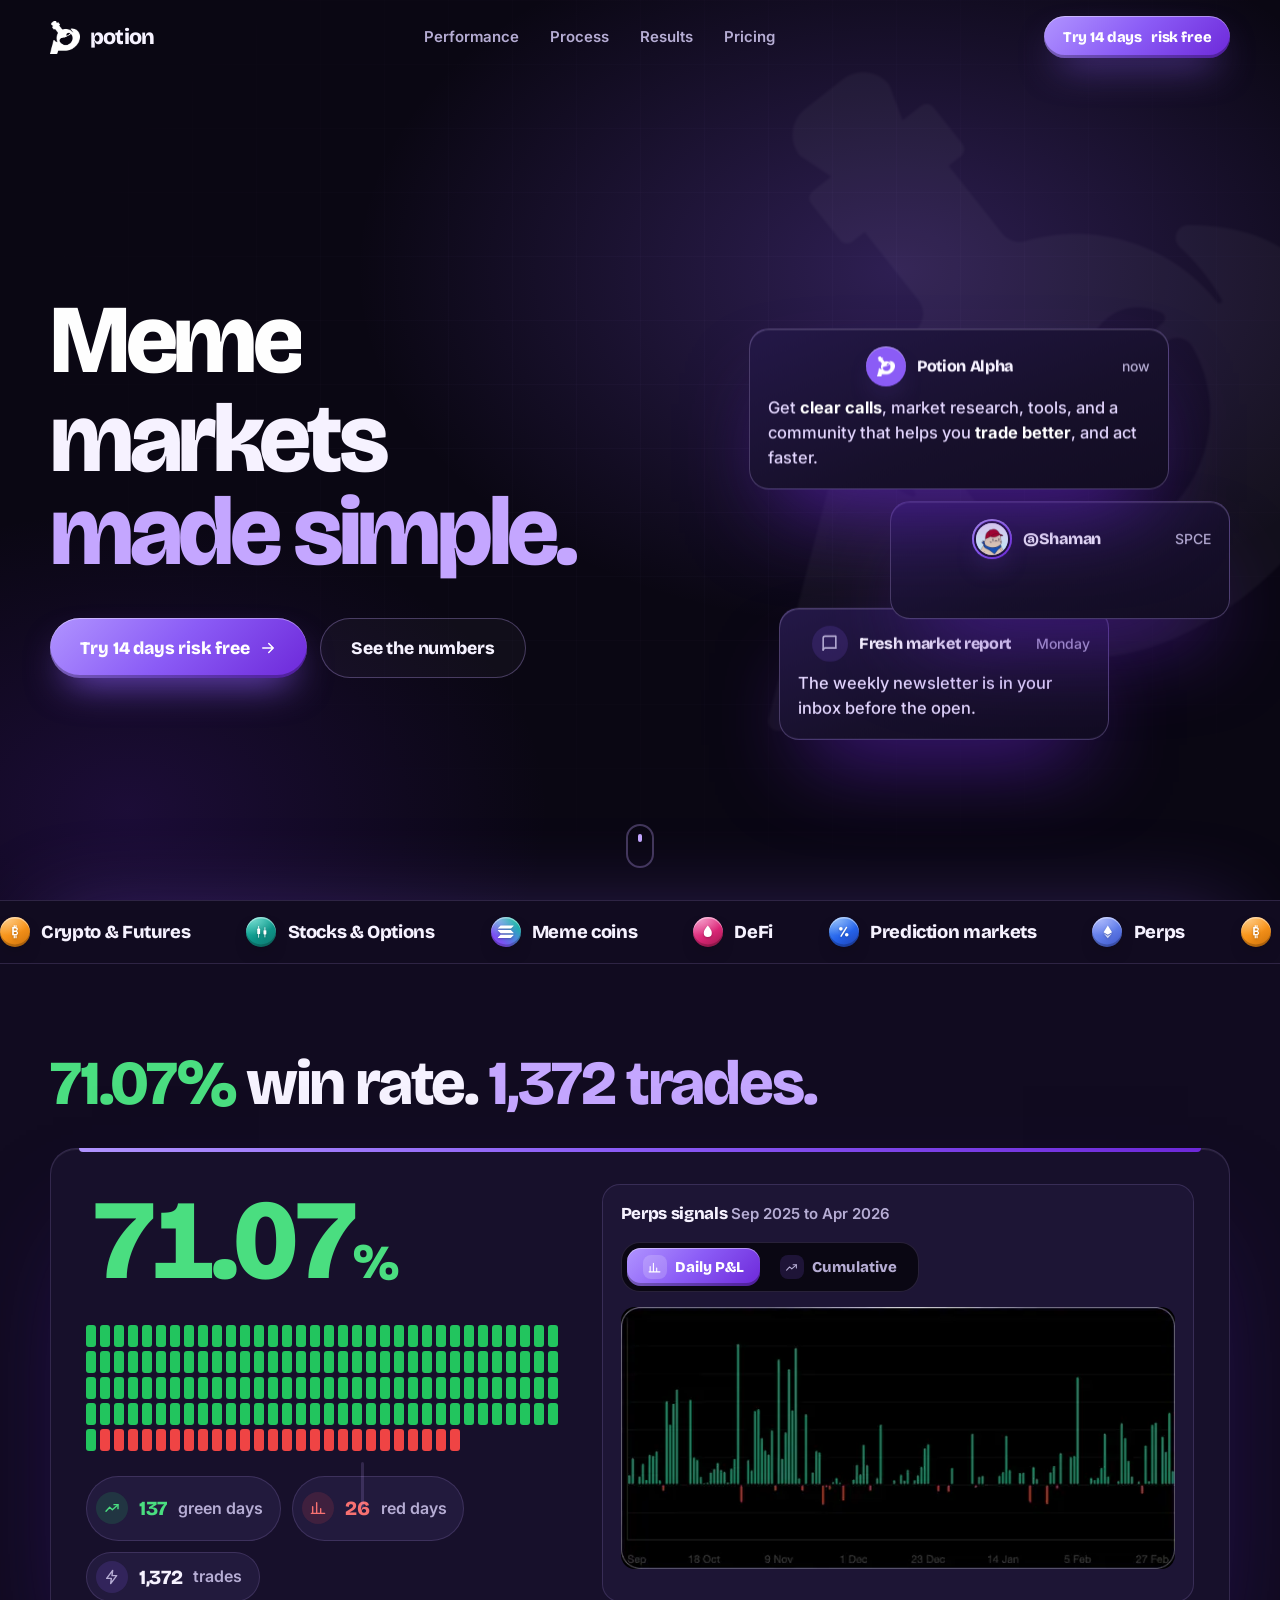
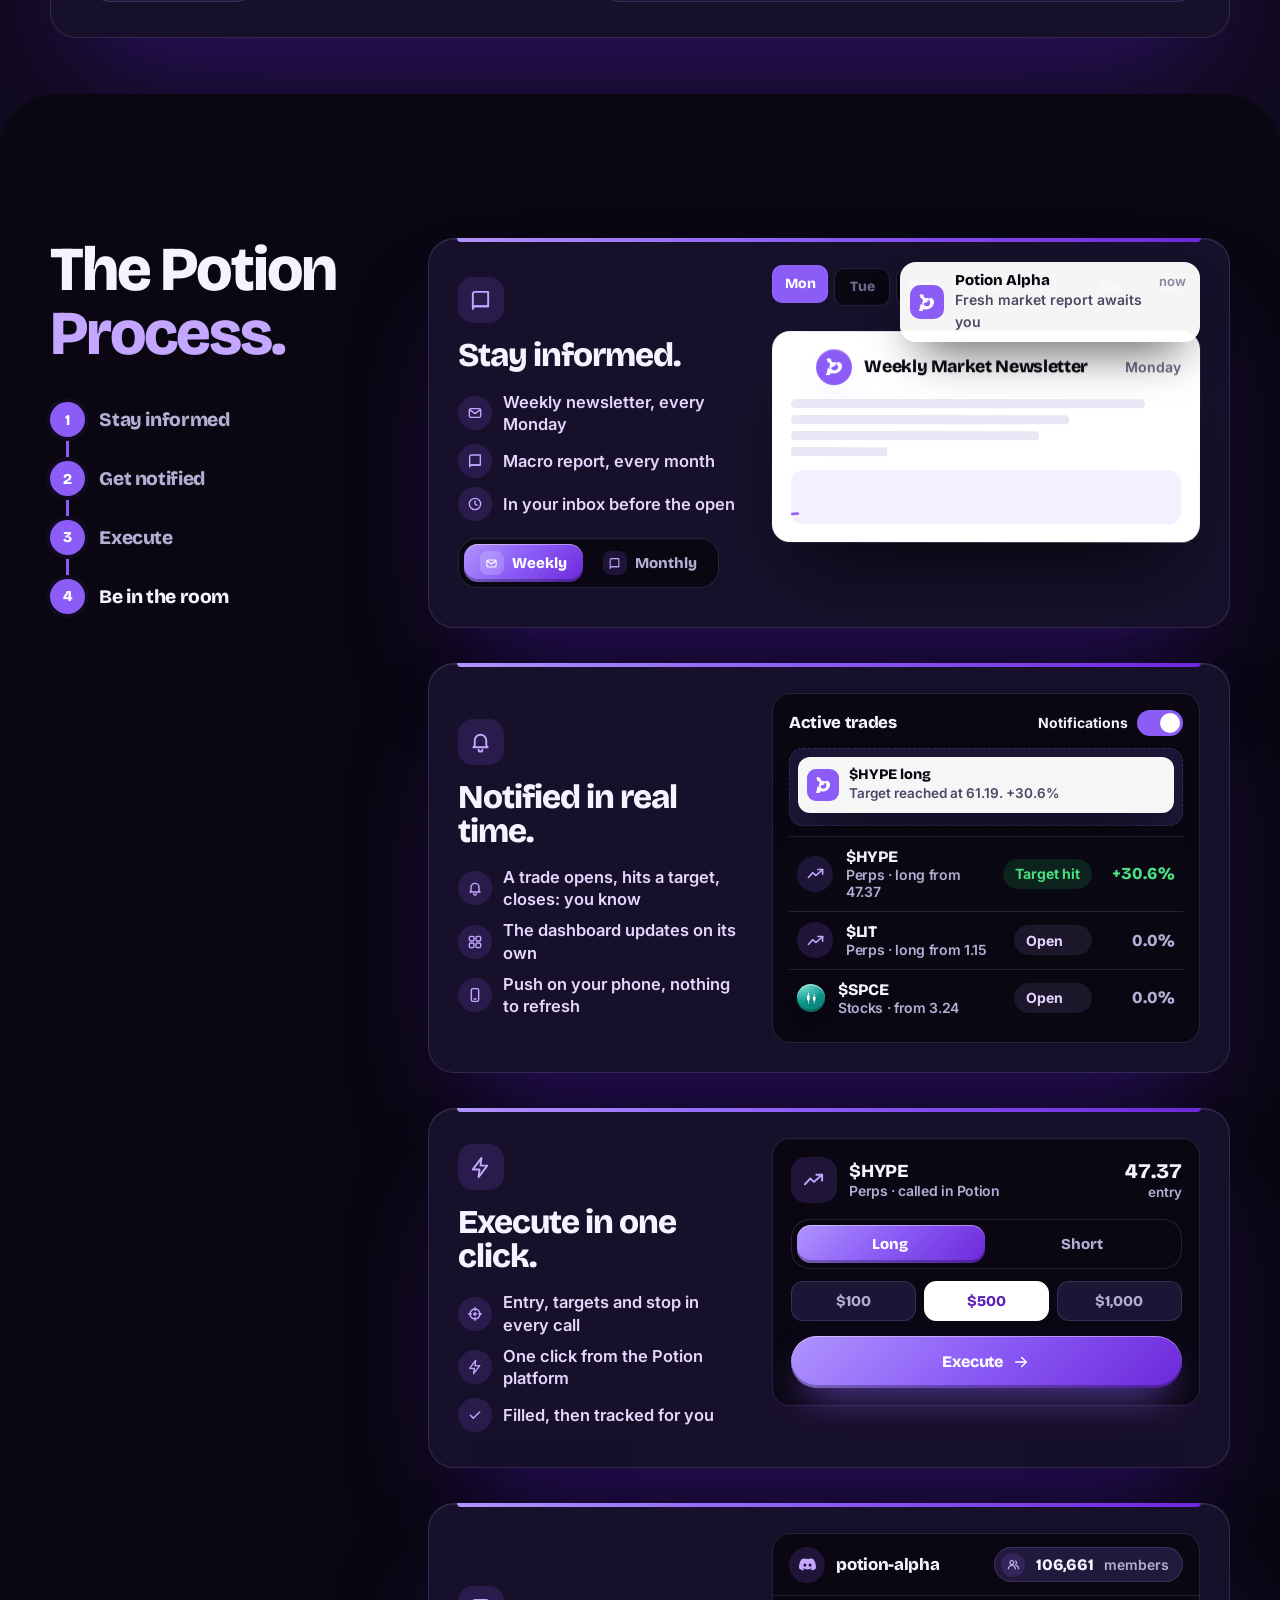
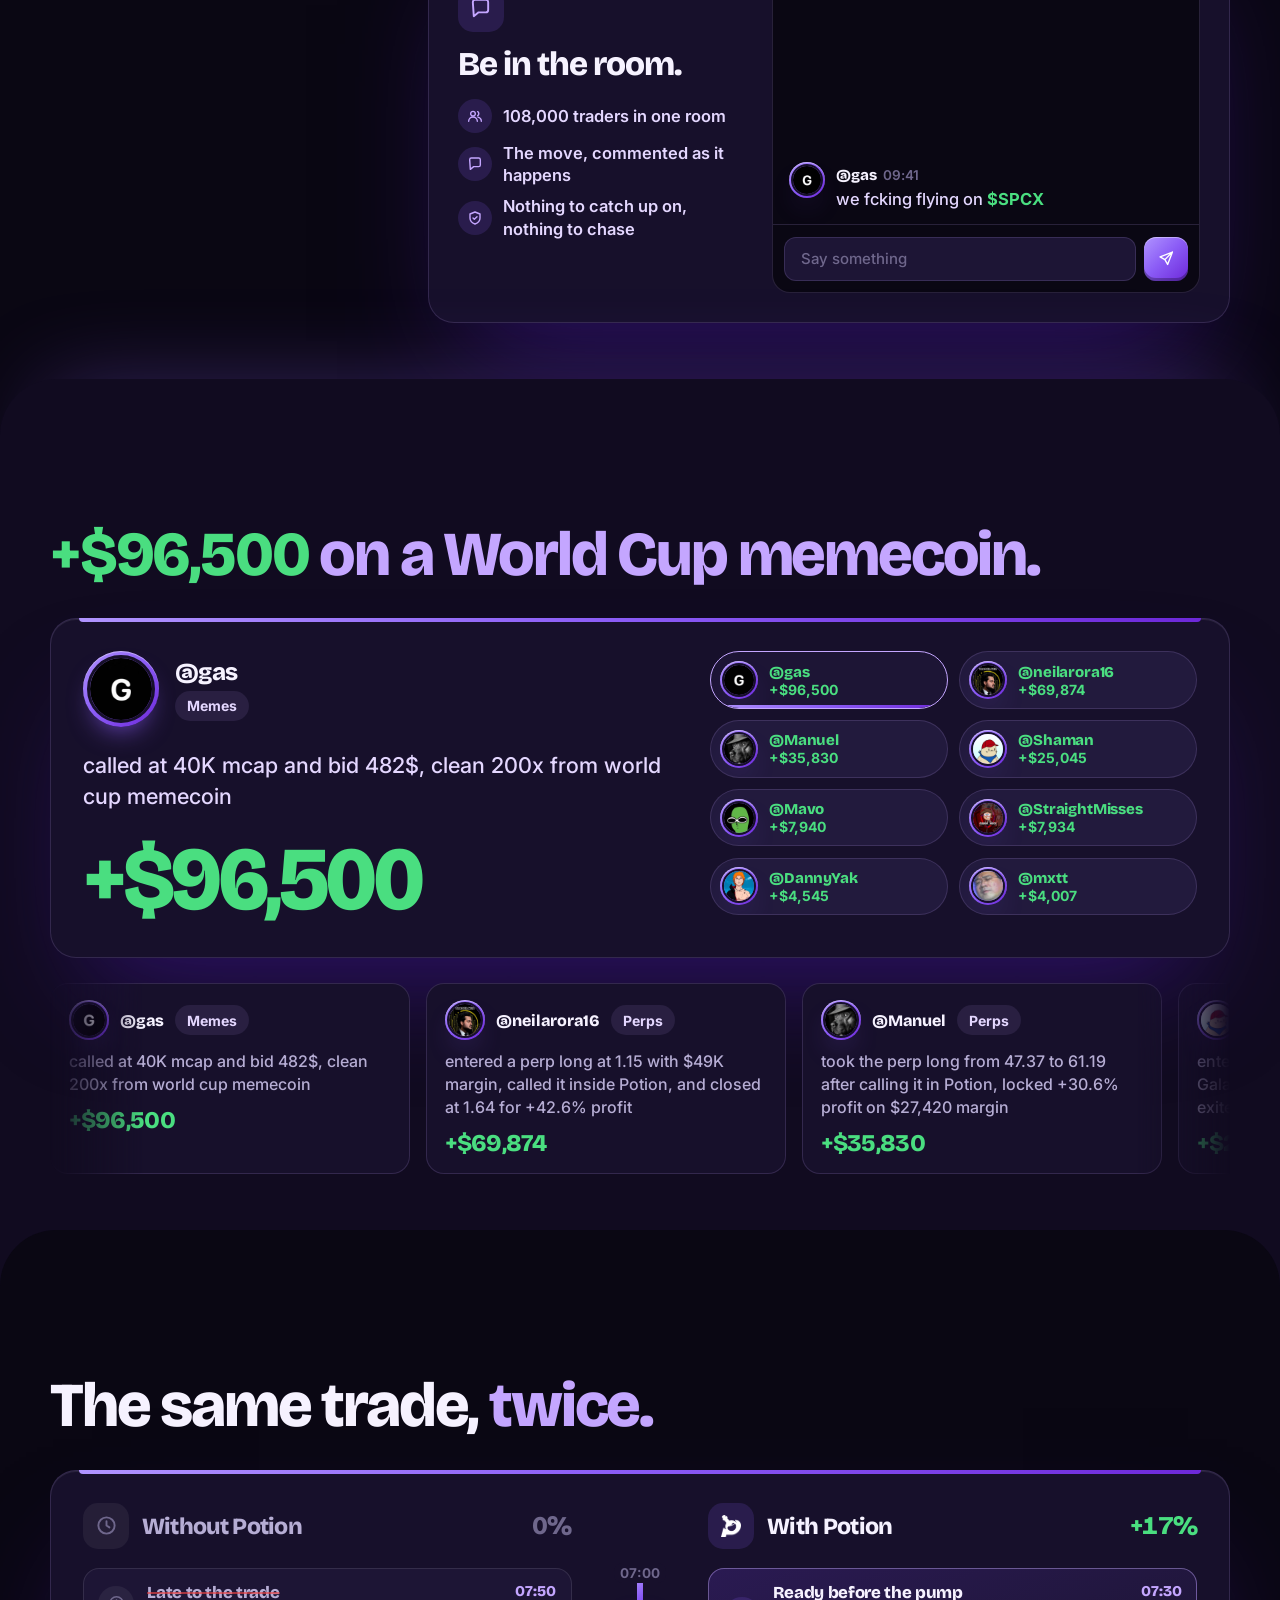
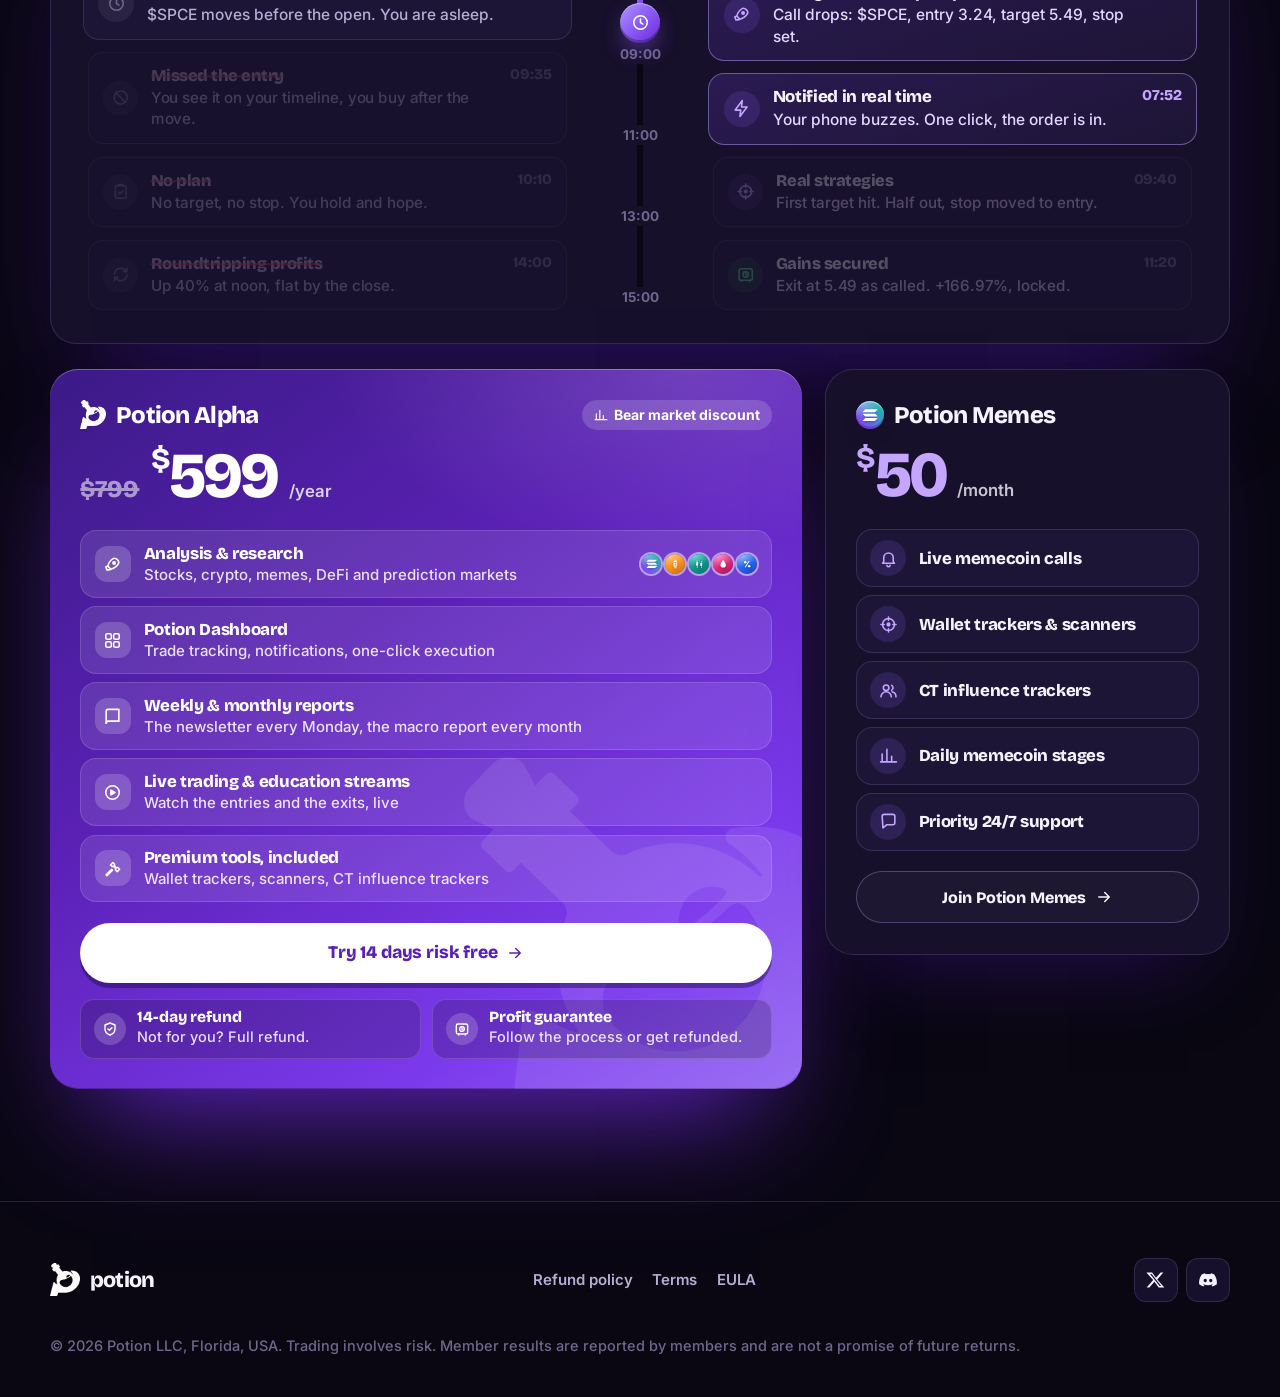
==== commit 1f5c111f: "Solana mark: official geometry, centred, larger on the coin Co-Authored-By: Claude Fable 5.1 <norepl" ====
--- a/index.html
+++ b/index.html
@@ -42,7 +42,7 @@
   <symbol id="i-target" viewBox="0 0 24 24"><circle cx="12" cy="12" r="7.5"/><path d="M12 2.5v4M12 17.5v4M2.5 12h4M17.5 12h4"/><circle cx="12" cy="12" r="1.7" fill="currentColor"/></symbol>
   <symbol id="i-x" viewBox="0 0 24 24"><path d="M17.5 3h3.3l-7.3 8.3L22 21h-6.7l-5.2-6.8L4 21H.8l7.8-8.9L.4 3h6.9l4.7 6.2zM16.3 19.1h1.8L6.8 4.8H4.9z"/></symbol>
   <symbol id="i-discord" viewBox="0 0 24 24"><path d="M19.6 5.4A17 17 0 0 0 15.4 4l-.5 1a15.8 15.8 0 0 0-5.8 0l-.5-1a17 17 0 0 0-4.2 1.4C1.7 9.4 1 13.3 1.4 17.1A17 17 0 0 0 6.6 19.7l1.1-1.8c-.6-.2-1.2-.5-1.7-.8l.4-.3a12.2 12.2 0 0 0 11.2 0l.4.3c-.5.3-1.1.6-1.7.8l1.1 1.8a17 17 0 0 0 5.2-2.6c.5-4.4-.8-8.3-3-11.7zM8.7 14.8c-1 0-1.9-1-1.9-2.1s.8-2.1 1.9-2.1 1.9 1 1.9 2.1-.8 2.1-1.9 2.1zm6.6 0c-1 0-1.9-1-1.9-2.1s.8-2.1 1.9-2.1 1.9 1 1.9 2.1-.8 2.1-1.9 2.1z"/></symbol>
-  <symbol id="m-sol" viewBox="0 0 24 24"><path d="M5.3 15.4h13.4a.5.5 0 0 1 .35.85l-2.7 2.7a.5.5 0 0 1-.35.15H2.6a.5.5 0 0 1-.35-.85l2.7-2.7a.5.5 0 0 1 .35-.15zM5.3 4.9h13.4a.5.5 0 0 1 .35.85l-2.7 2.7a.5.5 0 0 1-.35.15H2.6a.5.5 0 0 1-.35-.85l2.7-2.7a.5.5 0 0 1 .35-.15zM18.7 10.15H5.3a.5.5 0 0 0-.35.85l2.7 2.7a.5.5 0 0 0 .35.15h13.4a.5.5 0 0 0 .35-.85l-2.7-2.7a.5.5 0 0 0-.35-.15z"/></symbol>
+  <symbol id="m-sol" viewBox="-20 -63 438 438"><path d="M64.6 237.9c2.4-2.4 5.7-3.8 9.2-3.8h317.4c5.8 0 8.7 7 4.6 11.1l-62.7 62.7c-2.4 2.4-5.7 3.8-9.2 3.8H6.5c-5.8 0-8.7-7-4.6-11.1l62.7-62.7z"/><path d="M64.6 3.8C67.1 1.4 70.4 0 73.8 0h317.4c5.8 0 8.7 7 4.6 11.1l-62.7 62.7c-2.4 2.4-5.7 3.8-9.2 3.8H6.5c-5.8 0-8.7-7-4.6-11.1L64.6 3.8z"/><path d="M333.1 120.1c-2.4-2.4-5.7-3.8-9.2-3.8H6.5c-5.8 0-8.7 7-4.6 11.1l62.7 62.7c2.4 2.4 5.7 3.8 9.2 3.8h317.4c5.8 0 8.7-7 4.6-11.1l-62.7-62.7z"/></symbol>
   <symbol id="m-btc" viewBox="0 0 24 24"><path fill-rule="evenodd" d="M8 4.5h5.4a3.3 3.3 0 0 1 1.6 6.2 3.6 3.6 0 0 1-1.3 6.8H8zm2.5 2.3v3.2h2.7a1.6 1.6 0 0 0 0-3.2zm0 5.5v3h3.1a1.5 1.5 0 0 0 0-3z"/><path d="M10.3 2h1.8v2.5h-1.8zM13 2h1.8v2.5H13zM10.3 17.5h1.8V22h-1.8zM13 17.5h1.8V22H13z"/></symbol>
   <symbol id="m-eth" viewBox="0 0 24 24"><path d="M12 2.5 5.5 12.8 12 16.7l6.5-3.9z"/><path d="M12 18.1 5.5 14.3 12 22l6.5-7.7z" opacity=".75"/></symbol>
   <symbol id="m-stk" viewBox="0 0 24 24"><rect x="5" y="7" width="4.4" height="8.5" rx="1"/><rect x="6.6" y="3" width="1.2" height="4.5"/><rect x="6.6" y="15" width="1.2" height="6"/><rect x="14.6" y="9.5" width="4.4" height="6.5" rx="1"/><rect x="16.2" y="5" width="1.2" height="5"/><rect x="16.2" y="15.5" width="1.2" height="5"/></symbol>
--- a/assets/css/potion.css
+++ b/assets/css/potion.css
@@ -121,6 +121,7 @@
 .coin.xs{width:20px;height:20px;box-shadow:0 0 0 2px var(--card)}
 .coin.xs::before{display:none}
 .coin.sol{background:linear-gradient(45deg,#8e3dff 0%,#7a52f2 26%,#4a86dc 55%,#1db2ad 80%,#0cc68a 100%)}
+.coin.sol svg{width:58%;height:58%}
 .coin.btc{background:linear-gradient(150deg,#ffb347 0%,#f7931a 50%,#c96f0a 100%)}
 .coin.eth{background:linear-gradient(150deg,#8a9bff 0%,#627eea 50%,#3c55c9 100%)}
 .coin.stk{background:linear-gradient(150deg,#2dd4bf 0%,#0d9488 55%,#0f766e 100%)}
